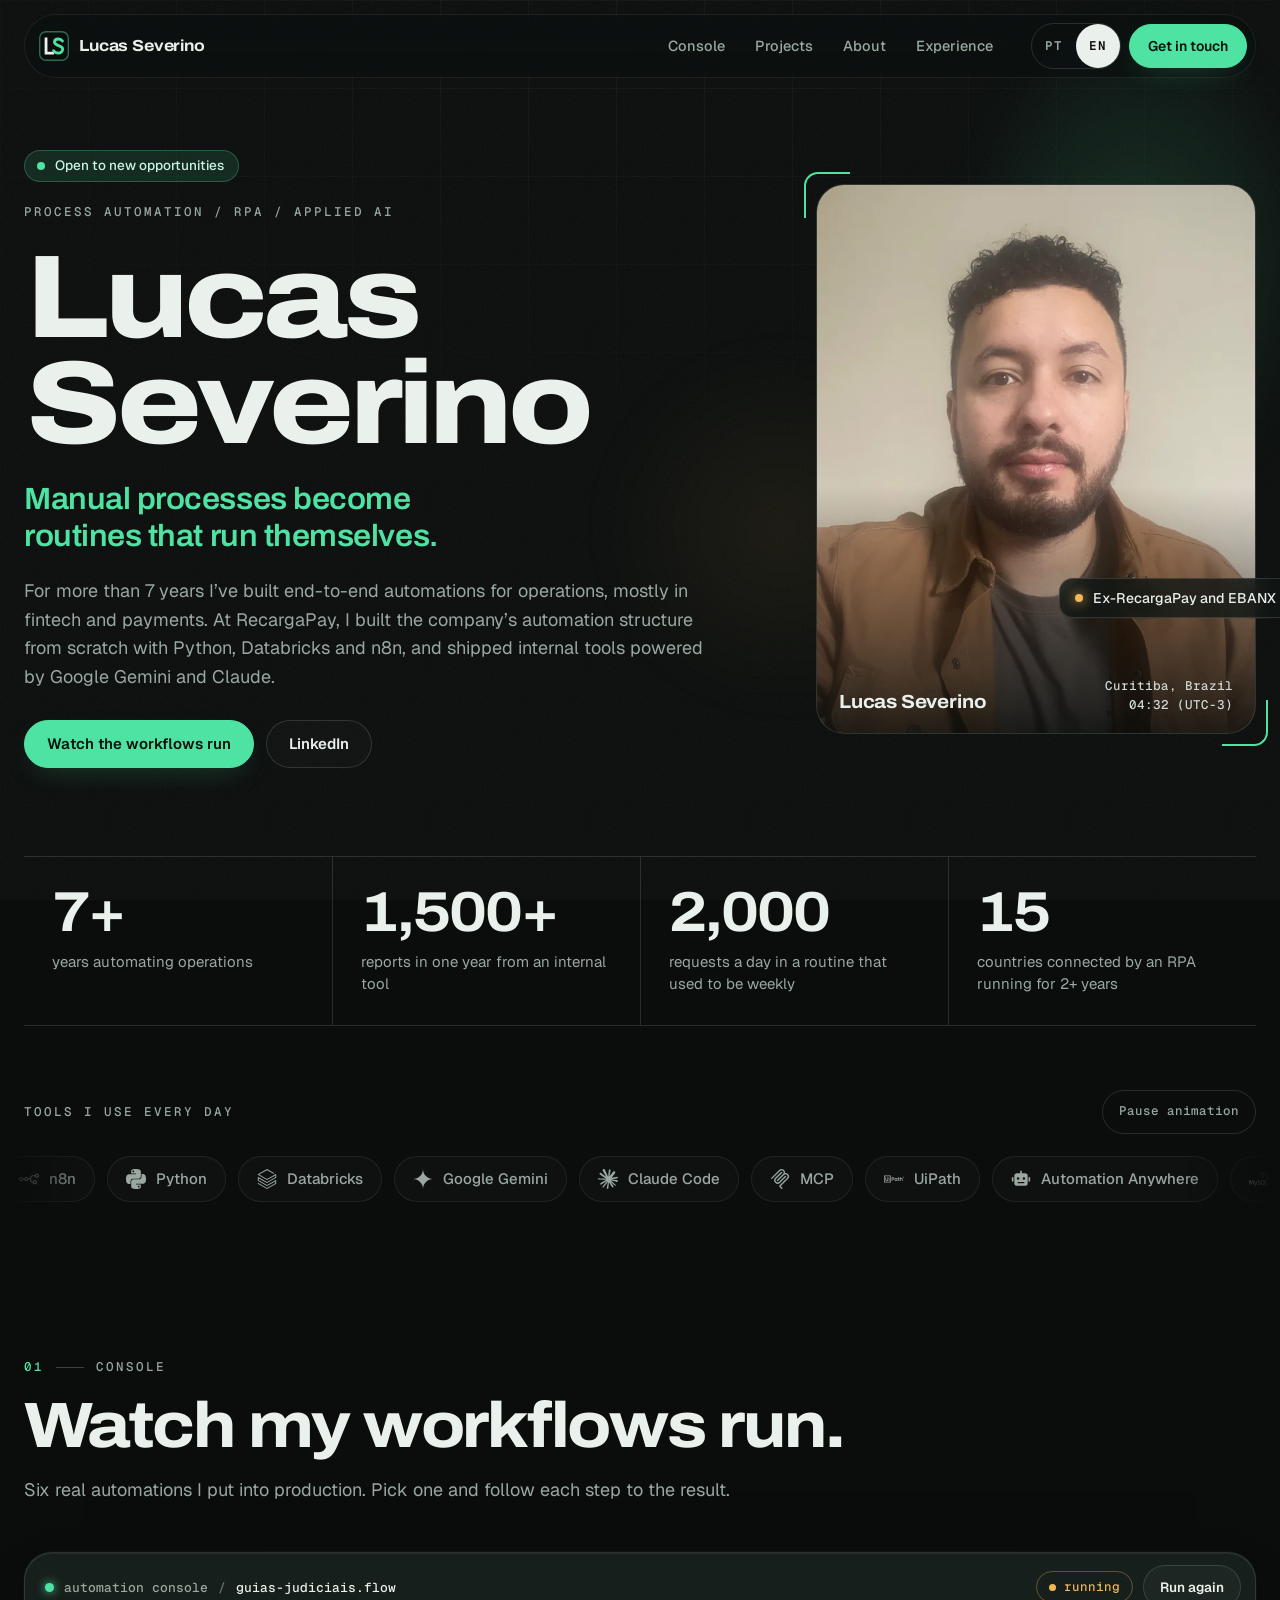
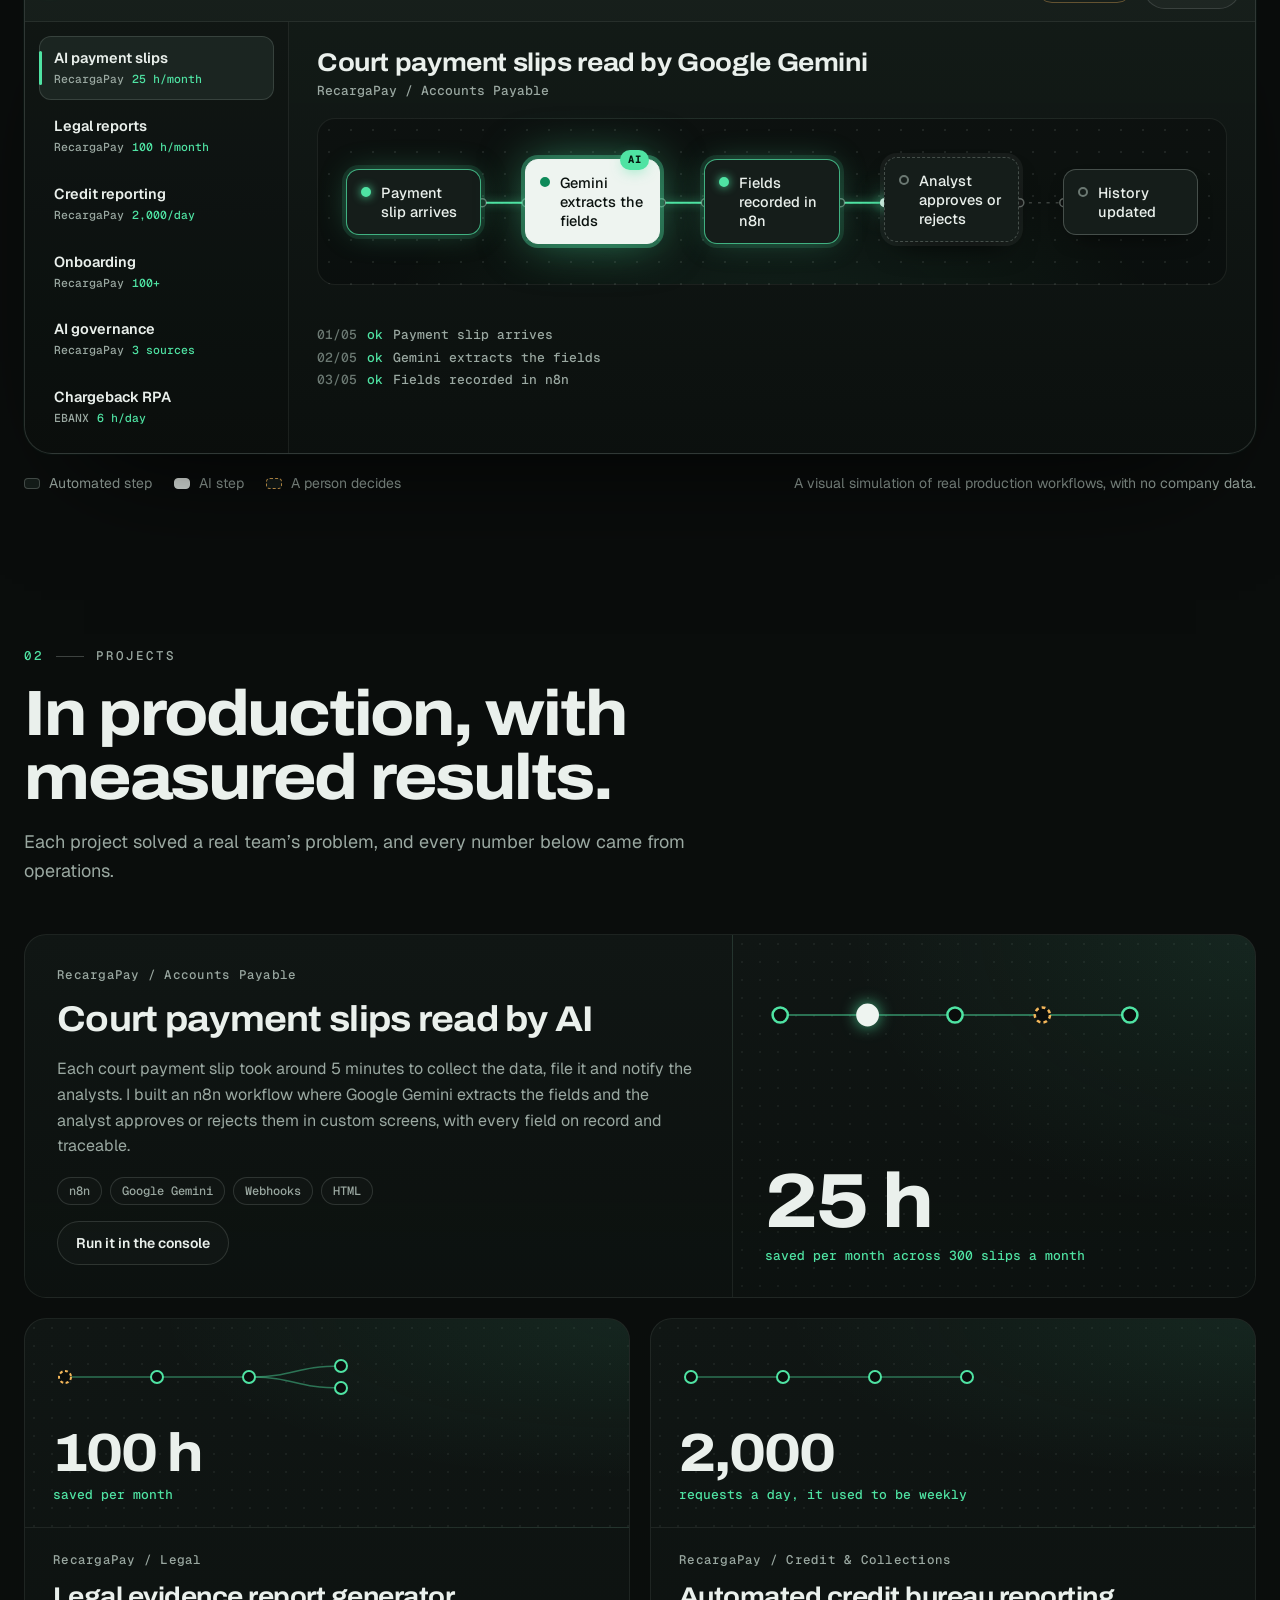
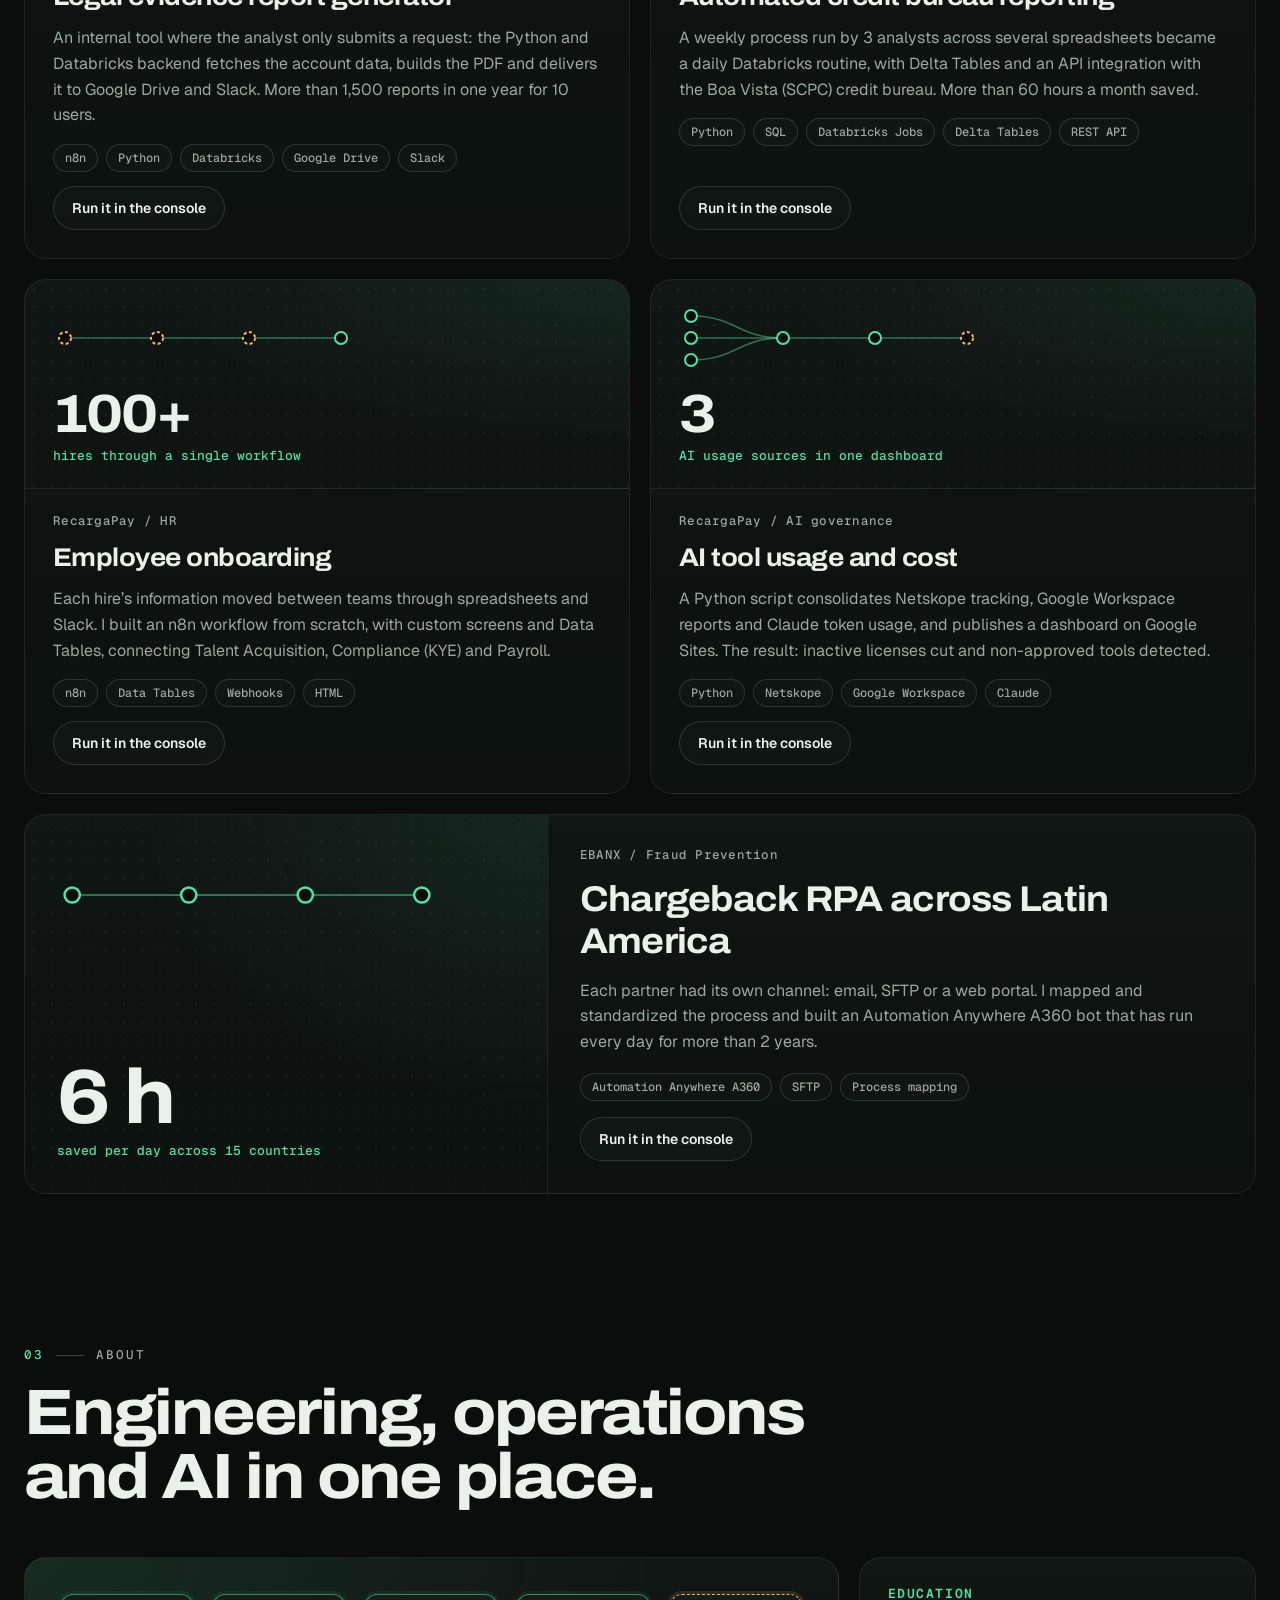
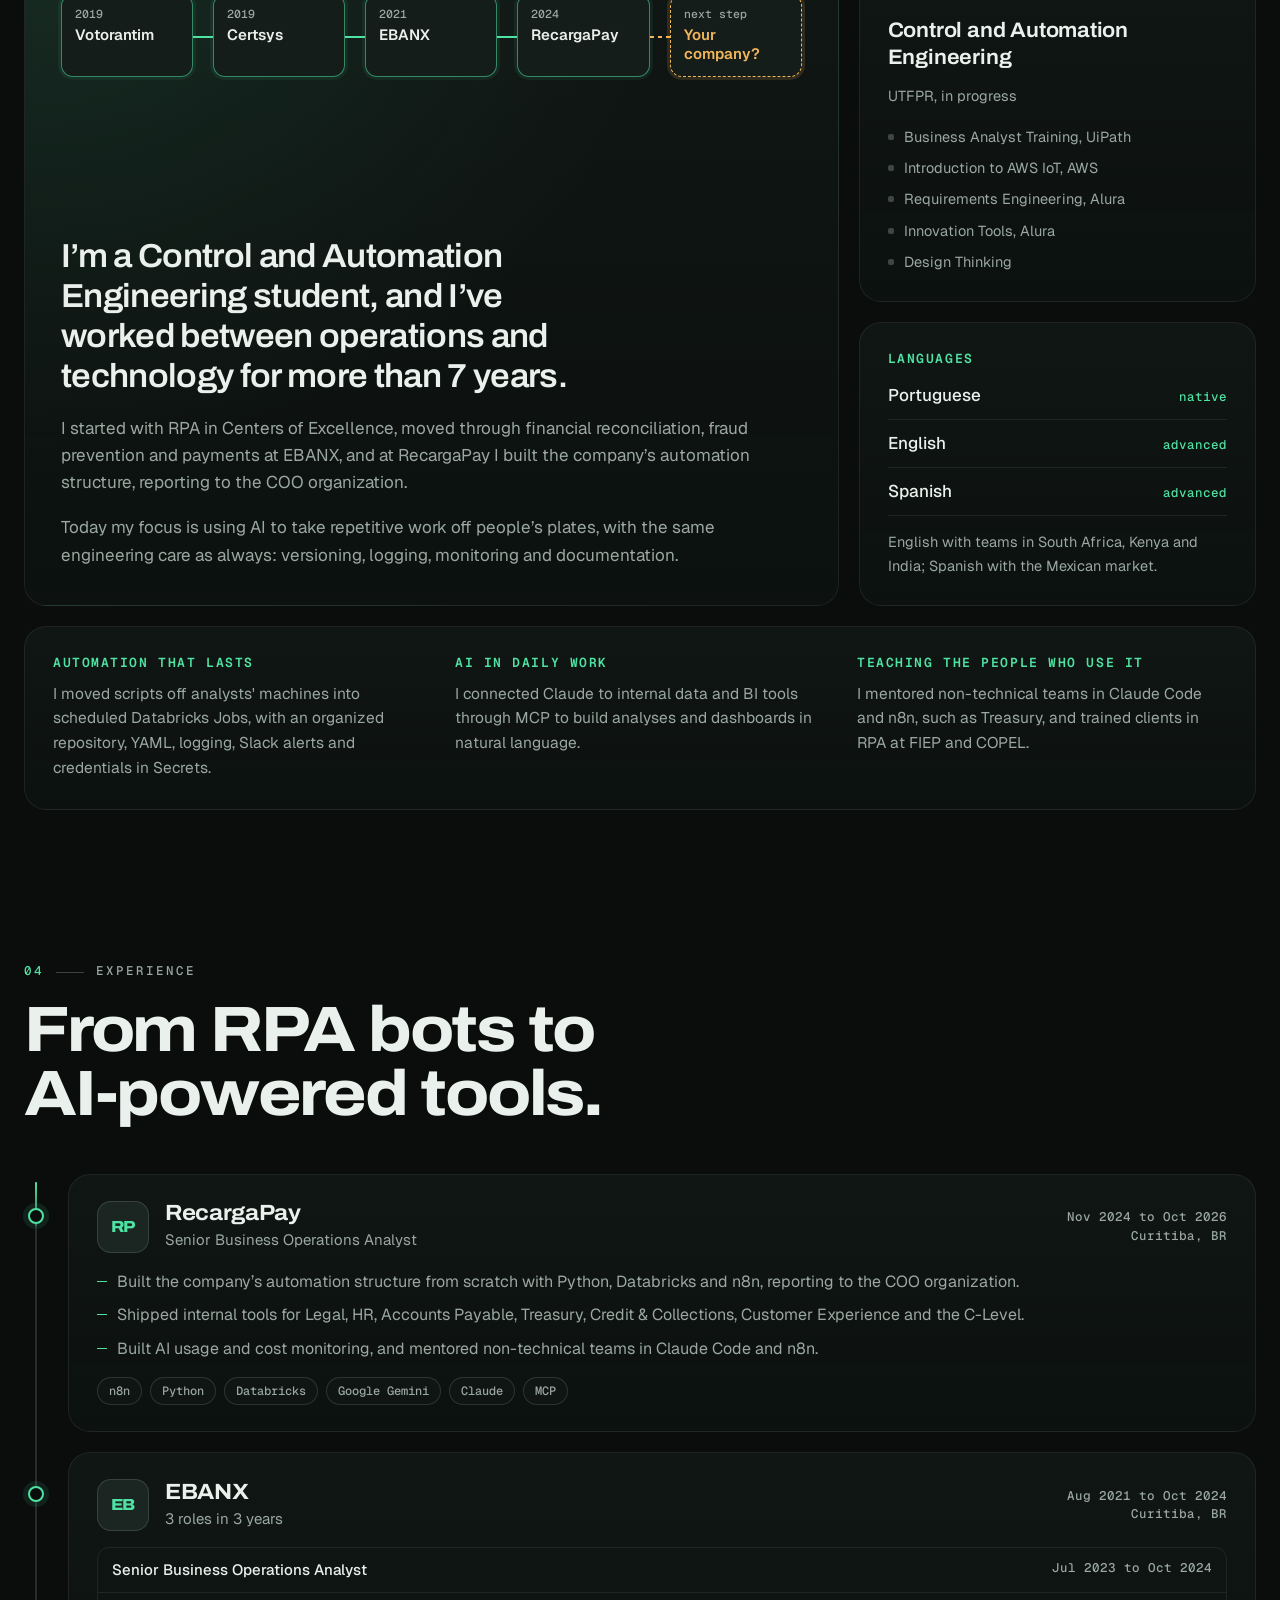
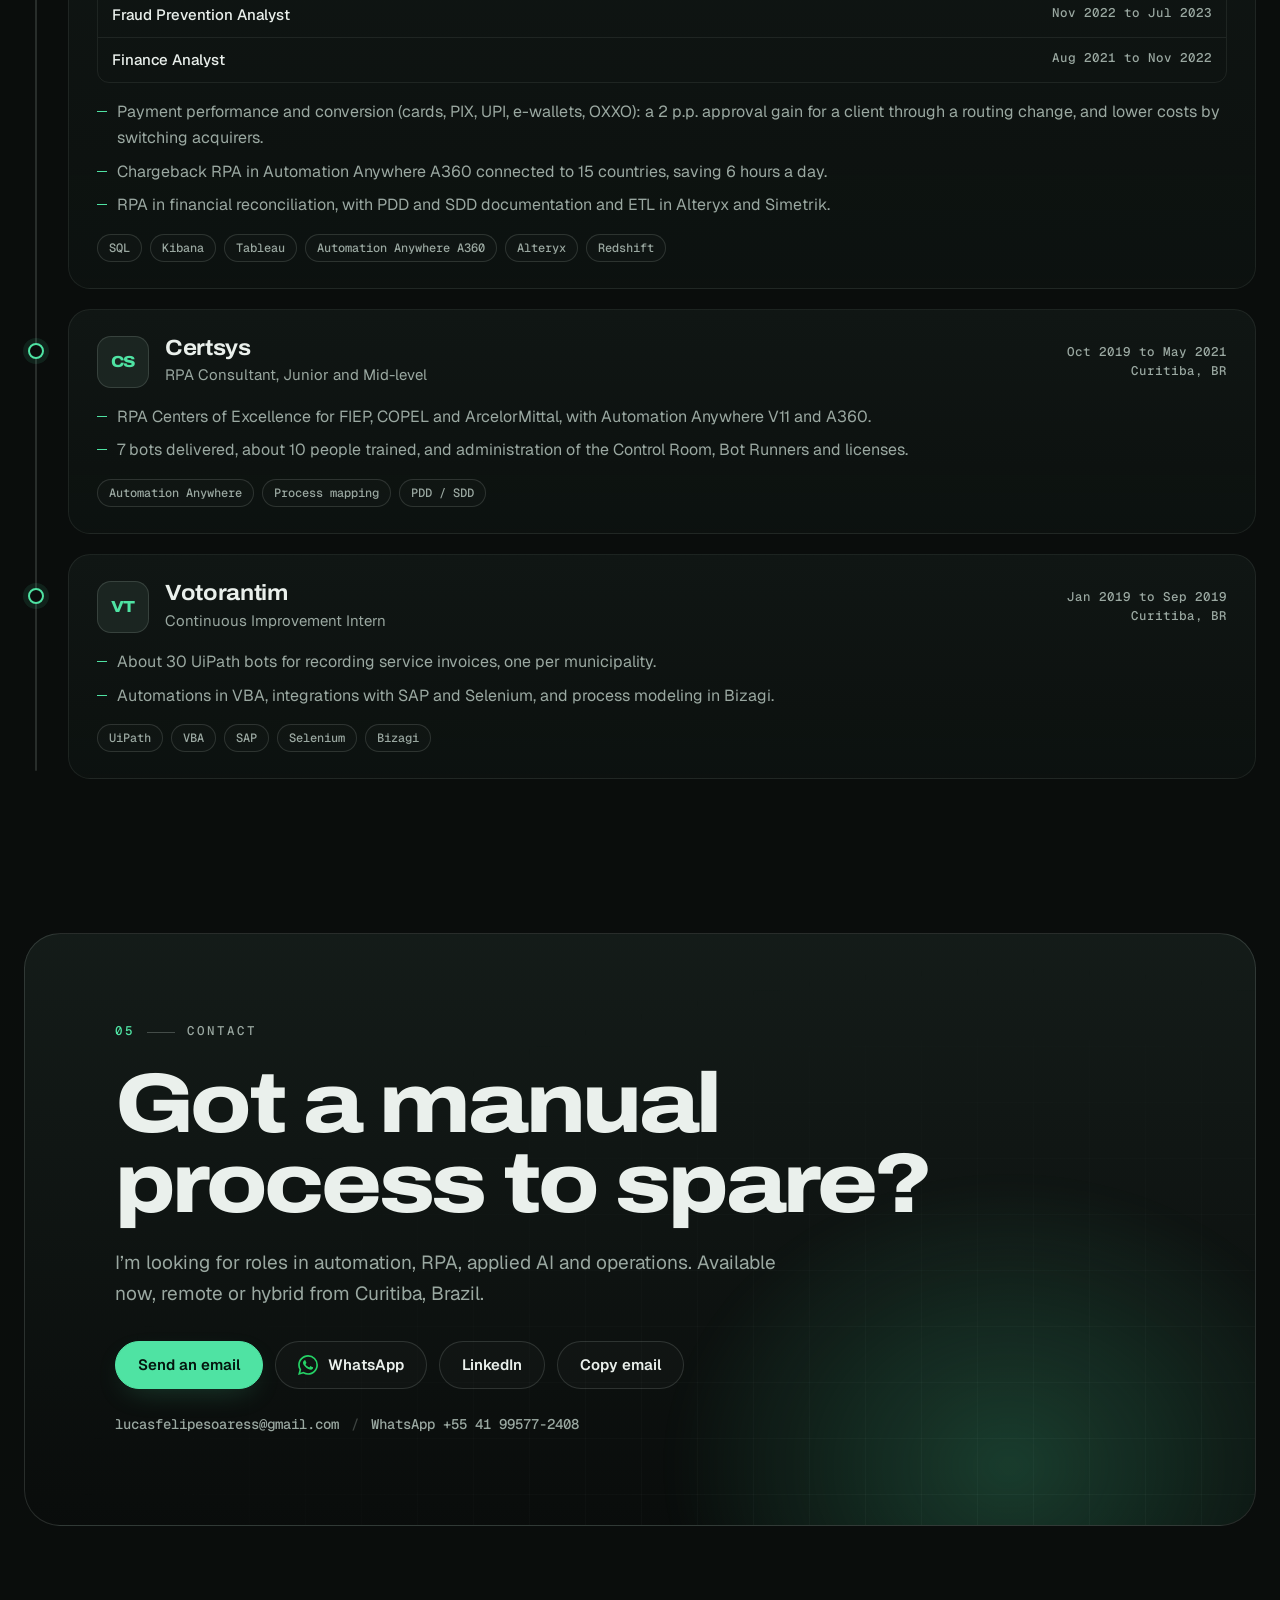
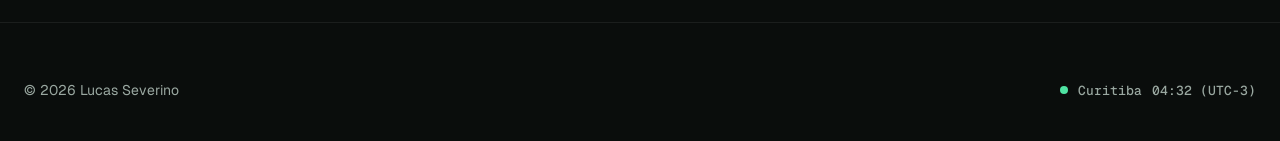
==== index.html @ 761ef0f2 "Add portfolio site Static bilingual (PT/EN) portfolio with an interactive workflow console that repl" ====
<!doctype html>
<html lang="pt-BR" data-lang="pt">
<head>
  <meta charset="utf-8">
  <meta name="viewport" content="width=device-width, initial-scale=1">
  <title>Lucas Severino | Automação, RPA e IA</title>
  <meta name="description" content="Lucas Severino: mais de 7 anos construindo automações de ponta a ponta para operações. RPA, n8n, Python, Databricks e IA com Gemini e Claude, com resultados medidos.">
  <meta name="theme-color" content="#0a0d0c">
  <meta property="og:type" content="website">
  <meta property="og:title" content="Lucas Severino | Automação, RPA e IA">
  <meta property="og:description" content="Processos manuais viram rotinas que rodam sozinhas. Veja os fluxos reais que coloquei em produção.">
  <meta property="og:image" content="assets/og.png">
  <meta name="twitter:card" content="summary_large_image">
  <link rel="icon" href="assets/favicon.svg" type="image/svg+xml">
  <link rel="preconnect" href="https://fonts.googleapis.com">
  <link rel="preconnect" href="https://fonts.gstatic.com" crossorigin>
  <link href="https://fonts.googleapis.com/css2?family=Archivo:wdth,wght@62..125,400..800&family=Geist:wght@300..700&family=Geist+Mono:wght@400..600&display=swap" rel="stylesheet">
  <link rel="preload" as="image" type="image/webp" href="assets/portrait-960.webp" imagesrcset="assets/portrait-640.webp 640w, assets/portrait-960.webp 960w, assets/portrait-1280.webp 1280w" imagesizes="(max-width: 900px) 78vw, 440px">
  <link rel="stylesheet" href="style.css">
  <script>
    (function () {
      var d = document.documentElement, lang = null;
      try { lang = localStorage.getItem("lang"); } catch (e) {}
      if (lang !== "pt" && lang !== "en") {
        lang = (navigator.language || "pt").toLowerCase().indexOf("pt") === 0 ? "pt" : "en";
      }
      d.setAttribute("data-lang", lang);
      d.lang = lang === "pt" ? "pt-BR" : "en";
      d.classList.add("js");
      if (!window.matchMedia("(prefers-reduced-motion: reduce)").matches) {
        d.classList.add("js-anim");
        setTimeout(function () { d.classList.remove("js-anim"); }, 4000);
      }
    })();
  </script>
</head>
<body>
  <a class="skip" href="#conteudo"><span lang="pt">Pular para o conteúdo</span><span lang="en">Skip to content</span></a>

  <header class="nav-wrap">
    <nav class="nav" aria-label="Principal">
      <a class="brand" href="#topo" aria-label="Lucas Severino, início">
        <img src="assets/favicon.svg" width="32" height="32" alt="">
        <span>Lucas Severino</span>
      </a>
      <div class="nav-links">
        <a href="#console" data-nav="console"><span lang="pt">Console</span><span lang="en">Console</span></a>
        <a href="#projetos" data-nav="projetos"><span lang="pt">Projetos</span><span lang="en">Projects</span></a>
        <a href="#sobre" data-nav="sobre"><span lang="pt">Sobre</span><span lang="en">About</span></a>
        <a href="#trajetoria" data-nav="trajetoria"><span lang="pt">Trajetória</span><span lang="en">Experience</span></a>
      </div>
      <div class="nav-end">
        <div class="lang" role="group" aria-label="Idioma / Language">
          <button type="button" data-set-lang="pt" aria-pressed="true">PT</button>
          <button type="button" data-set-lang="en" aria-pressed="false">EN</button>
        </div>
        <a class="btn btn-primary btn-sm nav-cta" href="#contato"><span lang="pt">Fale comigo</span><span lang="en">Get in touch</span></a>
      </div>
    </nav>
  </header>

  <main id="conteudo" tabindex="-1">
    <!-- Hero -->
    <section class="hero" id="topo">
      <div class="hero-glow" aria-hidden="true"></div>
      <div class="wrap hero-grid">
        <div class="hero-copy">
          <p class="status" data-intro><span class="status-dot" aria-hidden="true"></span><span lang="pt">Disponível para novas oportunidades</span><span lang="en">Open to new opportunities</span></p>
          <p class="kicker" data-intro><span lang="pt">Automação de processos / RPA / IA aplicada</span><span lang="en">Process automation / RPA / Applied AI</span></p>
          <h1 class="name" aria-label="Lucas Severino" translate="no">
            <span class="name-line" aria-hidden="true">Lucas</span>
            <span class="name-line" aria-hidden="true">Severino</span>
          </h1>
          <p class="tagline" data-intro>
            <span lang="pt">Processos manuais viram rotinas que rodam sozinhas.</span>
            <span lang="en">Manual processes become routines that run themselves.</span>
          </p>
          <p class="hero-text" data-intro>
            <span lang="pt">Há mais de 7 anos construo automações de ponta a ponta para operações, principalmente em fintechs e pagamentos. Na RecargaPay, montei do zero a estrutura de automação da companhia com Python, Databricks e n8n, e coloquei em produção ferramentas internas com Google Gemini e Claude.</span>
            <span lang="en">For more than 7 years I’ve built end-to-end automations for operations, mostly in fintech and payments. At RecargaPay, I built the company’s automation structure from scratch with Python, Databricks and n8n, and shipped internal tools powered by Google Gemini and Claude.</span>
          </p>
          <div class="hero-actions" data-intro>
            <a class="btn btn-primary" href="#console"><span lang="pt">Ver os fluxos rodando</span><span lang="en">Watch the workflows run</span></a>
            <a class="btn btn-ghost" href="https://www.linkedin.com/in/lucas-severino-99a101169" target="_blank" rel="noopener">LinkedIn</a>
          </div>
        </div>

        <figure class="portrait">
          <div class="portrait-frame">
            <picture>
              <source type="image/webp" srcset="assets/portrait-640.webp 640w, assets/portrait-960.webp 960w, assets/portrait-1280.webp 1280w" sizes="(max-width: 900px) 78vw, 440px">
              <img src="assets/portrait-960.jpg" width="960" height="1200" alt="Foto de Lucas Severino" data-alt-pt="Foto de Lucas Severino" data-alt-en="Photo of Lucas Severino" fetchpriority="high">
            </picture>
            <figcaption class="portrait-caption">
              <span class="portrait-name">Lucas Severino</span>
              <span class="portrait-meta"><span lang="pt">Curitiba, Brasil</span><span lang="en">Curitiba, Brazil</span><span class="clock" data-clock></span></span>
            </figcaption>
          </div>
          <p class="float-chip chip-b" data-chip><span class="chip-dot" aria-hidden="true"></span><span lang="pt">Ex-RecargaPay e EBANX</span><span lang="en">Ex-RecargaPay and EBANX</span></p>
        </figure>
      </div>

      <div class="wrap">
        <ul class="stats">
          <li class="stat">
            <span class="stat-num" data-count="7" data-suffix="+"><span lang="pt">7+</span><span lang="en">7+</span></span>
            <span class="stat-label"><span lang="pt">anos automatizando operações</span><span lang="en">years automating operations</span></span>
          </li>
          <li class="stat">
            <span class="stat-num" data-count="1500" data-suffix="+"><span lang="pt">1.500+</span><span lang="en">1,500+</span></span>
            <span class="stat-label"><span lang="pt">relatórios em um ano, gerados por uma ferramenta interna</span><span lang="en">reports in one year from an internal tool</span></span>
          </li>
          <li class="stat">
            <span class="stat-num" data-count="2000"><span lang="pt">2.000</span><span lang="en">2,000</span></span>
            <span class="stat-label"><span lang="pt">requisições por dia em uma rotina que era semanal</span><span lang="en">requests a day in a routine that used to be weekly</span></span>
          </li>
          <li class="stat">
            <span class="stat-num" data-count="15"><span lang="pt">15</span><span lang="en">15</span></span>
            <span class="stat-label"><span lang="pt">países conectados por um RPA com mais de 2 anos no ar</span><span lang="en">countries connected by an RPA running for 2+ years</span></span>
          </li>
        </ul>
      </div>
    </section>

    <!-- Tools -->
    <section class="tools" aria-labelledby="tools-title">
      <div class="wrap tools-head">
        <h2 class="kicker" id="tools-title"><span lang="pt">Ferramentas que uso no dia a dia</span><span lang="en">Tools I use every day</span></h2>
        <button class="marquee-toggle" type="button" aria-pressed="false">
          <span class="mt-pause"><span lang="pt">Pausar animação</span><span lang="en">Pause animation</span></span>
          <span class="mt-play"><span lang="pt">Retomar animação</span><span lang="en">Resume animation</span></span>
        </button>
      </div>
      <div class="marquee">
        <ul class="marquee-track" translate="no">
          <li><svg class="tool-icon" viewBox="0 0 24 24" aria-hidden="true" focusable="false"><path d="M21.4737 5.6842c-1.1772 0-2.1663.8051-2.4468 1.8947h-2.8955c-1.235 0-2.289.893-2.492 2.111l-.1038.623a1.263 1.263 0 0 1-1.246 1.0555H11.289c-.2805-1.0896-1.2696-1.8947-2.4468-1.8947s-2.1663.8051-2.4467 1.8947H4.973c-.2805-1.0896-1.2696-1.8947-2.4468-1.8947C1.1311 9.4737 0 10.6047 0 12s1.131 2.5263 2.5263 2.5263c1.1772 0 2.1663-.8051 2.4468-1.8947h1.4223c.2804 1.0896 1.2696 1.8947 2.4467 1.8947 1.1772 0 2.1663-.8051 2.4468-1.8947h1.0008a1.263 1.263 0 0 1 1.2459 1.0555l.1038.623c.203 1.218 1.257 2.111 2.492 2.111h.3692c.2804 1.0895 1.2696 1.8947 2.4468 1.8947 1.3952 0 2.5263-1.131 2.5263-2.5263s-1.131-2.5263-2.5263-2.5263c-1.1772 0-2.1664.805-2.4468 1.8947h-.3692a1.263 1.263 0 0 1-1.246-1.0555l-.1037-.623A2.52 2.52 0 0 0 13.9607 12a2.52 2.52 0 0 0 .821-1.4794l.1038-.623a1.263 1.263 0 0 1 1.2459-1.0555h2.8955c.2805 1.0896 1.2696 1.8947 2.4468 1.8947 1.3952 0 2.5263-1.131 2.5263-2.5263s-1.131-2.5263-2.5263-2.5263m0 1.2632a1.263 1.263 0 0 1 1.2631 1.2631 1.263 1.263 0 0 1-1.2631 1.2632 1.263 1.263 0 0 1-1.2632-1.2632 1.263 1.263 0 0 1 1.2632-1.2631M2.5263 10.7368A1.263 1.263 0 0 1 3.7895 12a1.263 1.263 0 0 1-1.2632 1.2632A1.263 1.263 0 0 1 1.2632 12a1.263 1.263 0 0 1 1.2631-1.2632m6.3158 0A1.263 1.263 0 0 1 10.1053 12a1.263 1.263 0 0 1-1.2632 1.2632A1.263 1.263 0 0 1 7.579 12a1.263 1.263 0 0 1 1.2632-1.2632m10.1053 3.7895a1.263 1.263 0 0 1 1.2631 1.2632 1.263 1.263 0 0 1-1.2631 1.2631 1.263 1.263 0 0 1-1.2632-1.2631 1.263 1.263 0 0 1 1.2632-1.2632"/></svg>n8n</li>
          <li><svg class="tool-icon" viewBox="0 0 24 24" aria-hidden="true" focusable="false"><path d="M14.25.18l.9.2.73.26.59.3.45.32.34.34.25.34.16.33.1.3.04.26.02.2-.01.13V8.5l-.05.63-.13.55-.21.46-.26.38-.3.31-.33.25-.35.19-.35.14-.33.1-.3.07-.26.04-.21.02H8.77l-.69.05-.59.14-.5.22-.41.27-.33.32-.27.35-.2.36-.15.37-.1.35-.07.32-.04.27-.02.21v3.06H3.17l-.21-.03-.28-.07-.32-.12-.35-.18-.36-.26-.36-.36-.35-.46-.32-.59-.28-.73-.21-.88-.14-1.05-.05-1.23.06-1.22.16-1.04.24-.87.32-.71.36-.57.4-.44.42-.33.42-.24.4-.16.36-.1.32-.05.24-.01h.16l.06.01h8.16v-.83H6.18l-.01-2.75-.02-.37.05-.34.11-.31.17-.28.25-.26.31-.23.38-.2.44-.18.51-.15.58-.12.64-.1.71-.06.77-.04.84-.02 1.27.05zm-6.3 1.98l-.23.33-.08.41.08.41.23.34.33.22.41.09.41-.09.33-.22.23-.34.08-.41-.08-.41-.23-.33-.33-.22-.41-.09-.41.09zm13.09 3.95l.28.06.32.12.35.18.36.27.36.35.35.47.32.59.28.73.21.88.14 1.04.05 1.23-.06 1.23-.16 1.04-.24.86-.32.71-.36.57-.4.45-.42.33-.42.24-.4.16-.36.09-.32.05-.24.02-.16-.01h-8.22v.82h5.84l.01 2.76.02.36-.05.34-.11.31-.17.29-.25.25-.31.24-.38.2-.44.17-.51.15-.58.13-.64.09-.71.07-.77.04-.84.01-1.27-.04-1.07-.14-.9-.2-.73-.25-.59-.3-.45-.33-.34-.34-.25-.34-.16-.33-.1-.3-.04-.25-.02-.2.01-.13v-5.34l.05-.64.13-.54.21-.46.26-.38.3-.32.33-.24.35-.2.35-.14.33-.1.3-.06.26-.04.21-.02.13-.01h5.84l.69-.05.59-.14.5-.21.41-.28.33-.32.27-.35.2-.36.15-.36.1-.35.07-.32.04-.28.02-.21V6.07h2.09l.14.01zm-6.47 14.25l-.23.33-.08.41.08.41.23.33.33.23.41.08.41-.08.33-.23.23-.33.08-.41-.08-.41-.23-.33-.33-.23-.41-.08-.41.08z"/></svg>Python</li>
          <li><svg class="tool-icon" viewBox="0 0 24 24" aria-hidden="true" focusable="false"><path d="M.95 14.184L12 20.403l9.919-5.55v2.21L12 22.662l-10.484-5.96-.565.308v.77L12 24l11.05-6.218v-4.317l-.515-.309L12 19.118l-9.867-5.653v-2.21L12 16.805l11.05-6.218V6.32l-.515-.308L12 11.974 2.647 6.681 12 1.388l7.76 4.368.668-.411v-.566L12 0 .95 6.27v.72L12 13.207l9.919-5.55v2.26L12 15.52 1.516 9.56l-.565.308Z"/></svg>Databricks</li>
          <li><svg class="tool-icon" viewBox="0 0 24 24" aria-hidden="true" focusable="false"><path d="M11.04 19.32Q12 21.51 12 24q0-2.49.93-4.68.96-2.19 2.58-3.81t3.81-2.55Q21.51 12 24 12q-2.49 0-4.68-.93a12.3 12.3 0 0 1-3.81-2.58 12.3 12.3 0 0 1-2.58-3.81Q12 2.49 12 0q0 2.49-.96 4.68-.93 2.19-2.55 3.81a12.3 12.3 0 0 1-3.81 2.58Q2.49 12 0 12q2.49 0 4.68.96 2.19.93 3.81 2.55t2.55 3.81"/></svg>Google Gemini</li>
          <li><svg class="tool-icon" viewBox="0 0 24 24" aria-hidden="true" focusable="false"><path d="m4.7144 15.9555 4.7174-2.6471.079-.2307-.079-.1275h-.2307l-.7893-.0486-2.6956-.0729-2.3375-.0971-2.2646-.1214-.5707-.1215-.5343-.7042.0546-.3522.4797-.3218.686.0608 1.5179.1032 2.2767.1578 1.6514.0972 2.4468.255h.3886l.0546-.1579-.1336-.0971-.1032-.0972L6.973 9.8356l-2.55-1.6879-1.3356-.9714-.7225-.4918-.3643-.4614-.1578-1.0078.6557-.7225.8803.0607.2246.0607.8925.686 1.9064 1.4754 2.4893 1.8336.3643.3035.1457-.1032.0182-.0728-.164-.2733-1.3539-2.4467-1.445-2.4893-.6435-1.032-.17-.6194c-.0607-.255-.1032-.4674-.1032-.7285L6.287.1335 6.6997 0l.9957.1336.419.3642.6192 1.4147 1.0018 2.2282 1.5543 3.0296.4553.8985.2429.8318.091.255h.1579v-.1457l.1275-1.706.2368-2.0947.2307-2.6957.0789-.7589.3764-.9107.7468-.4918.5828.2793.4797.686-.0668.4433-.2853 1.8517-.5586 2.9021-.3643 1.9429h.2125l.2429-.2429.9835-1.3053 1.6514-2.0643.7286-.8196.85-.9046.5464-.4311h1.0321l.759 1.1293-.34 1.1657-1.0625 1.3478-.8804 1.1414-1.2628 1.7-.7893 1.36.0729.1093.1882-.0183 2.8535-.607 1.5421-.2794 1.8396-.3157.8318.3886.091.3946-.3278.8075-1.967.4857-2.3072.4614-3.4364.8136-.0425.0304.0486.0607 1.5482.1457.6618.0364h1.621l3.0175.2247.7892.522.4736.6376-.079.4857-1.2142.6193-1.6393-.3886-3.825-.9107-1.3113-.3279h-.1822v.1093l1.0929 1.0686 2.0035 1.8092 2.5075 2.3314.1275.5768-.3218.4554-.34-.0486-2.2039-1.6575-.85-.7468-1.9246-1.621h-.1275v.17l.4432.6496 2.3436 3.5214.1214 1.0807-.17.3521-.6071.2125-.6679-.1214-1.3721-1.9246L14.38 17.959l-1.1414-1.9428-.1397.079-.674 7.2552-.3156.3703-.7286.2793-.6071-.4614-.3218-.7468.3218-1.4753.3886-1.9246.3157-1.53.2853-1.9004.17-.6314-.0121-.0425-.1397.0182-1.4328 1.9672-2.1796 2.9446-1.7243 1.8456-.4128.164-.7164-.3704.0667-.6618.4008-.5889 2.386-3.0357 1.4389-1.882.929-1.0868-.0062-.1579h-.0546l-6.3385 4.1164-1.1293.1457-.4857-.4554.0608-.7467.2307-.2429 1.9064-1.3114Z"/></svg>Claude Code</li>
          <li><svg class="tool-icon" viewBox="0 0 24 24" aria-hidden="true" focusable="false"><path d="M13.85 0a4.16 4.16 0 0 0-2.95 1.217L1.456 10.66a.835.835 0 0 0 0 1.18.835.835 0 0 0 1.18 0l9.442-9.442a2.49 2.49 0 0 1 3.541 0 2.49 2.49 0 0 1 0 3.541L8.59 12.97l-.1.1a.835.835 0 0 0 0 1.18.835.835 0 0 0 1.18 0l.1-.098 7.03-7.034a2.49 2.49 0 0 1 3.542 0l.049.05a2.49 2.49 0 0 1 0 3.54l-8.54 8.54a1.96 1.96 0 0 0 0 2.755l1.753 1.753a.835.835 0 0 0 1.18 0 .835.835 0 0 0 0-1.18l-1.753-1.753a.266.266 0 0 1 0-.394l8.54-8.54a4.185 4.185 0 0 0 0-5.9l-.05-.05a4.16 4.16 0 0 0-2.95-1.218c-.2 0-.401.02-.6.048a4.17 4.17 0 0 0-1.17-3.552A4.16 4.16 0 0 0 13.85 0m0 3.333a.84.84 0 0 0-.59.245L6.275 10.56a4.186 4.186 0 0 0 0 5.902 4.186 4.186 0 0 0 5.902 0L19.16 9.48a.835.835 0 0 0 0-1.18.835.835 0 0 0-1.18 0l-6.985 6.984a2.49 2.49 0 0 1-3.54 0 2.49 2.49 0 0 1 0-3.54l6.983-6.985a.835.835 0 0 0 0-1.18.84.84 0 0 0-.59-.245"/></svg>MCP</li>
          <li><svg class="tool-icon" viewBox="0 0 24 24" aria-hidden="true" focusable="false"><path d="M0 7.882v8.235h8.235V7.882H0Zm.852.852h6.53v6.53H.852v-6.53Zm22.268.695c-.514 0-.886.345-.886.873 0 .511.36.878.886.878.518 0 .88-.359.88-.878 0-.521-.359-.873-.88-.873Zm-17.023.055a.501.501 0 0 0-.522.522c0 .302.22.509.522.509.302 0 .522-.206.522-.509a.501.501 0 0 0-.522-.522Zm17.023.102c.437 0 .716.278.716.716 0 .426-.274.712-.716.712-.426 0-.719-.271-.719-.712 0-.44.278-.716.719-.716Zm-.347.213v.988h.197v-.318h.14l.176.318h.22l-.186-.347a.32.32 0 0 0 .206-.311c0-.203-.159-.33-.374-.33h-.379Zm-3.74.002v4.468h.853v-1.774c0-.571.302-.914.804-.914s.763.33.763.838v1.85h.852v-1.946c0-.88-.619-1.45-1.409-1.45-.509 0-.818.192-1.01.515V9.801h-.853Zm3.937.157h.157c.115 0 .193.064.193.171 0 .118-.078.181-.193.181h-.157v-.352Zm-21.375.049v2.495c0 1.141.625 1.808 1.684 1.808 1.079 0 1.718-.681 1.718-1.808v-2.495h-.852v2.495c0 .646-.275 1.004-.846 1.004-.591 0-.852-.378-.852-1.004v-2.495h-.852Zm7.547 0v4.262h.852v-1.375h.77c.928 0 1.533-.543 1.533-1.457 0-.88-.591-1.43-1.533-1.43H9.142Zm7.809 0v.914h-.399v.722h.399v1.45c0 .791.35 1.176 1.161 1.176h.447v-.729h-.337c-.33 0-.419-.144-.419-.44v-1.457h.749v-.722h-.749v-.914h-.852Zm-6.957.687h.681c.488 0 .756.276.756.743 0 .502-.268.776-.756.776h-.681v-1.519Zm4.138.186c-.921 0-1.546.728-1.546 1.718 0 .997.639 1.712 1.546 1.712.537 0 .887-.193 1.086-.516v.475h.853v-3.348h-.853v.523c-.206-.344-.563-.564-1.086-.564Zm-8.461.041v3.348h.852v-3.348h-.852Zm8.661.701c.543 0 .886.399.886.976 0 .585-.364.963-.886.963-.578 0-.88-.406-.88-.963 0-.598.337-.976.88-.976Z"/></svg>UiPath</li>
          <li><svg class="tool-icon" viewBox="0 0 24 24" aria-hidden="true" focusable="false"><path d="M11 2h2v3h4a3 3 0 0 1 3 3v9a3 3 0 0 1-3 3H7a3 3 0 0 1-3-3V8a3 3 0 0 1 3-3h4V2Zm-2.5 8a1.5 1.5 0 1 0 0 3 1.5 1.5 0 0 0 0-3Zm7 0a1.5 1.5 0 1 0 0 3 1.5 1.5 0 0 0 0-3ZM8 15.5v1.5h8v-1.5H8ZM1 10h2v5H1v-5Zm20 0h2v5h-2v-5Z"/></svg>Automation Anywhere</li>
          <li><svg class="tool-icon" viewBox="0 0 24 24" aria-hidden="true" focusable="false"><path d="M16.405 5.501c-.115 0-.193.014-.274.033v.013h.014c.054.104.146.18.214.273.054.107.1.214.154.32l.014-.015c.094-.066.14-.172.14-.333-.04-.047-.046-.094-.08-.14-.04-.067-.126-.1-.18-.153zM5.77 18.695h-.927a50.854 50.854 0 00-.27-4.41h-.008l-1.41 4.41H2.45l-1.4-4.41h-.01a72.892 72.892 0 00-.195 4.41H0c.055-1.966.192-3.81.41-5.53h1.15l1.335 4.064h.008l1.347-4.064h1.095c.242 2.015.384 3.86.428 5.53zm4.017-4.08c-.378 2.045-.876 3.533-1.492 4.46-.482.716-1.01 1.073-1.583 1.073-.153 0-.34-.046-.566-.138v-.494c.11.017.24.026.386.026.268 0 .483-.075.647-.222.197-.18.295-.382.295-.605 0-.155-.077-.47-.23-.944L6.23 14.615h.91l.727 2.36c.164.536.233.91.205 1.123.4-1.064.678-2.227.835-3.483zm12.325 4.08h-2.63v-5.53h.885v4.85h1.745zm-3.32.135l-1.016-.5c.09-.076.177-.158.255-.25.433-.506.648-1.258.648-2.253 0-1.83-.718-2.746-2.155-2.746-.704 0-1.254.232-1.65.697-.43.508-.646 1.256-.646 2.245 0 .972.19 1.686.574 2.14.35.41.877.615 1.583.615.264 0 .506-.033.725-.098l1.325.772.36-.622zM15.5 17.588c-.225-.36-.337-.94-.337-1.736 0-1.393.424-2.09 1.27-2.09.443 0 .77.167.977.5.224.362.336.936.336 1.723 0 1.404-.424 2.108-1.27 2.108-.445 0-.77-.167-.978-.5zm-1.658-.425c0 .47-.172.856-.516 1.156-.344.3-.803.45-1.384.45-.543 0-1.064-.172-1.573-.515l.237-.476c.438.22.833.328 1.19.328.332 0 .593-.073.783-.22a.754.754 0 00.3-.615c0-.33-.23-.61-.648-.845-.388-.213-1.163-.657-1.163-.657-.422-.307-.632-.636-.632-1.177 0-.45.157-.81.47-1.085.315-.278.72-.415 1.22-.415.512 0 .98.136 1.4.41l-.213.476a2.726 2.726 0 00-1.064-.23c-.283 0-.502.068-.654.206a.685.685 0 00-.248.524c0 .328.234.61.666.85.393.215 1.187.67 1.187.67.433.305.648.63.648 1.168zm9.382-5.852c-.535-.014-.95.04-1.297.188-.1.04-.26.04-.274.167.055.053.063.14.11.214.08.134.218.313.346.407.14.11.28.216.427.31.26.16.555.255.81.416.145.094.293.213.44.313.073.05.12.14.214.172v-.02c-.046-.06-.06-.147-.105-.214-.067-.067-.134-.127-.2-.193a3.223 3.223 0 00-.695-.675c-.214-.146-.682-.35-.77-.595l-.013-.014c.146-.013.32-.066.46-.106.227-.06.435-.047.67-.106.106-.027.213-.06.32-.094v-.06c-.12-.12-.21-.283-.334-.395a8.867 8.867 0 00-1.104-.823c-.21-.134-.476-.22-.697-.334-.08-.04-.214-.06-.26-.127-.12-.146-.19-.34-.275-.514a17.69 17.69 0 01-.547-1.163c-.12-.262-.193-.523-.34-.763-.69-1.137-1.437-1.826-2.586-2.5-.247-.14-.543-.2-.856-.274-.167-.008-.334-.02-.5-.027-.11-.047-.216-.174-.31-.235-.38-.24-1.364-.76-1.644-.072-.18.434.267.862.422 1.082.115.153.26.328.34.5.047.116.06.235.107.356.106.294.207.622.347.897.073.14.153.287.247.413.054.073.146.107.167.227-.094.136-.1.334-.154.5-.24.757-.146 1.693.194 2.25.107.166.362.534.703.393.3-.12.234-.5.32-.835.02-.08.007-.133.048-.187v.015c.094.188.188.367.274.555.206.328.566.668.867.895.16.12.287.328.487.402v-.02h-.015c-.043-.058-.1-.086-.154-.133a3.445 3.445 0 01-.35-.4 8.76 8.76 0 01-.747-1.218c-.11-.21-.202-.436-.29-.643-.04-.08-.04-.2-.107-.24-.1.146-.247.273-.32.453-.127.288-.14.642-.188 1.01-.027.007-.014 0-.027.014-.214-.052-.287-.274-.367-.46-.2-.475-.233-1.238-.06-1.785.047-.14.247-.582.167-.716-.042-.127-.174-.2-.247-.303a2.478 2.478 0 01-.24-.427c-.16-.374-.24-.788-.414-1.162-.08-.173-.22-.354-.334-.513-.127-.18-.267-.307-.368-.52-.033-.073-.08-.194-.027-.274.014-.054.042-.075.094-.09.088-.072.335.022.422.062.247.1.455.194.662.334.094.066.195.193.315.226h.14c.214.047.455.014.655.073.355.114.675.28.962.46a5.953 5.953 0 012.085 2.286c.08.154.115.295.188.455.14.33.313.663.455.982.14.315.275.636.476.897.1.14.502.213.682.286.133.06.34.115.46.188.23.14.454.3.67.454.11.076.443.243.463.378z"/></svg>SQL</li>
          <li><svg class="tool-icon" viewBox="0 0 24 24" aria-hidden="true" focusable="false"><path d="M16.639 9.932a.822.822 0 0 1-.822-.82.823.823 0 0 1 1.645 0c0 .452-.37.82-.823.82m-2.086 4.994a.823.823 0 0 1-.822-.822.822.822 0 0 1 1.645 0 .822.822 0 0 1-.823.822m-5.004-.833a.822.822 0 1 1 .002-1.644.822.822 0 0 1-.002 1.644m-2.083 4.578a.823.823 0 0 1-.823-.82.823.823 0 0 1 1.645 0c0 .452-.37.82-.822.82m9.173-11.236a1.68 1.68 0 0 0-1.68 1.676c0 .566.285 1.066.718 1.37l-.782 1.982a1.674 1.674 0 0 0-1.923 1.104l-1.753-.398a1.675 1.675 0 0 0-3.348.103c0 .432.169.823.438 1.12l-.764 1.79c-.028-.001-.053-.008-.08-.008a1.68 1.68 0 0 0-1.68 1.676 1.68 1.68 0 0 0 3.36 0c0-.593-.312-1.112-.778-1.41l.674-1.579c.161.052.33.088.508.088.661 0 1.228-.386 1.502-.94l1.856.42a1.68 1.68 0 0 0 3.327-.325c0-.5-.224-.943-.574-1.25l.822-2.083c.053.005.104.016.157.016a1.68 1.68 0 0 0 1.68-1.676 1.68 1.68 0 0 0-1.68-1.676M12 23.145c-4.17 0-7.286-1.252-7.286-2.37V4.79C6.14 5.938 9.131 6.547 12 6.547c2.869 0 5.86-.609 7.286-1.756v15.983c0 1.12-3.116 2.37-7.286 2.37M12 .856c4.293 0 7.286 1.274 7.286 2.419 0 1.143-2.993 2.418-7.286 2.418-4.293 0-7.286-1.275-7.286-2.418C4.714 2.129 7.707.855 12 .855m8.143 2.419C20.143 1.147 15.947 0 12 0 8.052 0 3.857 1.147 3.857 3.274l.002.01h-.002v17.49C3.857 22.87 8.052 24 12 24c3.947 0 8.143-1.13 8.143-3.226V3.284h-.002l.002-.01"/></svg>Redshift</li>
          <li><svg class="tool-icon" viewBox="0 0 24 24" aria-hidden="true" focusable="false"><path d="M11.654.174V2.377H9.682v.58h1.972V5.16h.696V2.957h1.97v-.58h-1.97V.174h-.348zm6.03 2.262l-.002 1.623v1.623h-2.957v.927h2.957v3.188H18.725l.011-1.582.02-1.576 1.465-.02 1.46-.01v-.927H18.728V2.436h-.522zm-12.407.06V5.686H2.291v.925H5.277V9.801h.985V6.61h3.013v-.925H6.262V2.496H5.77zm6.086 5.27v3.593H8.06v1.188h3.304v3.596h1.28v-3.596H15.953v-1.188H12.643V7.766h-.637zm9.721 1.55v2.221h-2.012v.811h2.012v2.261h.887v-2.261H24v-.811h-2.029V9.317h-.422zm-19.111.131V11.621H0v.621H1.973v2.194H2.64v-2.194h2v-.62H2.609V9.446h-.318zm15.709 4.516v3.254h-3.016v.927h3.016v3.217h1.072v-3.216H21.74v-.928H18.754v-3.254h-.533zm-12.463.008v3.246H2.262v.928h2.957v3.189H6.32v-3.189h2.955v-.928H6.32V13.97h-.55zm6.316 4.578l.002 1.103v1.1H9.566v.812h1.971v2.262h.928l.012-1.119.017-1.143H14.463v-.812h-2V18.549h-.465z"/></svg>Tableau</li>
          <li><svg class="tool-icon" viewBox="0 0 24 24" aria-hidden="true" focusable="false"><path d="M2.625 0v21.591L21.375 0zm10.864 12.47L3.477 24h17.522a18.755 18.755 0 0 0-7.51-11.53z"/></svg>Kibana</li>
          <li><svg class="tool-icon" viewBox="0 0 24 24" aria-hidden="true" focusable="false"><path d="M5.385 6.136c0 .807-.644 1.461-1.438 1.461s-1.438-.654-1.438-1.461.644-1.461 1.438-1.461 1.438.654 1.438 1.461zm-1.438 2.63c-.794 0-1.438.654-1.438 1.461s.644 1.461 1.438 1.461 1.438-.654 1.438-1.461-.644-1.461-1.438-1.461zm5.465-2.63c0 .807-.644 1.461-1.438 1.461s-1.438-.654-1.438-1.461.644-1.461 1.438-1.461 1.438.654 1.438 1.461zm-.35 0c0-.613-.488-1.111-1.088-1.111s-1.088.499-1.088 1.111.488 1.111 1.088 1.111 1.088-.498 1.088-1.111zm-1.088 5.592c.794 0 1.438-.654 1.438-1.461s-.644-1.461-1.438-1.461-1.438.654-1.438 1.461.643 1.461 1.438 1.461zm5.464-5.592c0 .807-.644 1.461-1.438 1.461s-1.438-.654-1.438-1.461.644-1.461 1.438-1.461 1.438.654 1.438 1.461zm-.35 0c0-.613-.488-1.111-1.088-1.111s-1.088.498-1.088 1.111S11.4 7.247 12 7.247s1.088-.498 1.088-1.111zm.35-4.675c0 .807-.644 1.461-1.438 1.461s-1.438-.654-1.438-1.461S11.206 0 12 0s1.438.654 1.438 1.461zm-.35 0C13.088.848 12.6.35 12 .35s-1.088.498-1.088 1.111S11.4 2.572 12 2.572s1.088-.498 1.088-1.111zm.35 8.806c0 .807-.644 1.461-1.438 1.461s-1.438-.654-1.438-1.461.644-1.461 1.438-1.461 1.438.654 1.438 1.461zm-.35 0c0-.613-.488-1.111-1.088-1.111s-1.088.498-1.088 1.111.488 1.111 1.088 1.111 1.088-.499 1.088-1.111zm4.376-4.131c0 .807-.644 1.461-1.438 1.461s-1.438-.654-1.438-1.461.644-1.461 1.438-1.461 1.438.654 1.438 1.461zm-.35 0c0-.613-.488-1.111-1.088-1.111s-1.088.498-1.088 1.111.488 1.111 1.088 1.111 1.088-.498 1.088-1.111zm2.939 1.461c.794 0 1.438-.654 1.438-1.461s-.644-1.461-1.438-1.461-1.438.654-1.438 1.461.644 1.461 1.438 1.461zm-4.027 1.209c-.794 0-1.438.654-1.438 1.461s.644 1.461 1.438 1.461 1.438-.654 1.438-1.461-.643-1.461-1.438-1.461zm4.027 0c-.794 0-1.438.654-1.438 1.461s.644 1.461 1.438 1.461 1.438-.654 1.438-1.461-.644-1.461-1.438-1.461zM3.947 12.857a1.45 1.45 0 0 0-1.438 1.461c0 .807.644 1.461 1.438 1.461s1.438-.654 1.438-1.461a1.45 1.45 0 0 0-1.438-1.461zm5.465 1.5c0 .807-.644 1.461-1.438 1.461s-1.438-.654-1.438-1.461.644-1.461 1.438-1.461 1.438.655 1.438 1.461zm-.35 0c0-.613-.488-1.111-1.088-1.111s-1.088.498-1.088 1.111.488 1.111 1.088 1.111 1.088-.498 1.088-1.111zM12 12.896c-.794 0-1.438.654-1.438 1.461s.644 1.461 1.438 1.461 1.438-.654 1.438-1.461-.644-1.461-1.438-1.461zm5.464 1.461c0 .807-.644 1.461-1.438 1.461s-1.438-.654-1.438-1.461.644-1.461 1.438-1.461 1.438.655 1.438 1.461zm-.35 0c0-.613-.488-1.111-1.088-1.111s-1.088.498-1.088 1.111.488 1.111 1.088 1.111 1.088-.498 1.088-1.111zm2.939-1.461c-.794 0-1.438.654-1.438 1.461s.644 1.461 1.438 1.461 1.438-.654 1.438-1.461-.644-1.461-1.438-1.461zM3.947 16.948c-.794 0-1.438.654-1.438 1.461s.644 1.461 1.438 1.461 1.438-.654 1.438-1.461-.644-1.461-1.438-1.461zm5.465 1.5c0 .807-.644 1.461-1.438 1.461s-1.438-.654-1.438-1.461.644-1.461 1.438-1.461 1.438.654 1.438 1.461zm-.35 0c0-.613-.488-1.111-1.088-1.111s-1.088.498-1.088 1.111.488 1.111 1.088 1.111 1.088-.498 1.088-1.111zm4.376 0c0 .807-.644 1.461-1.438 1.461s-1.438-.654-1.438-1.461.644-1.461 1.438-1.461 1.438.654 1.438 1.461zm-.35 0c0-.613-.488-1.111-1.088-1.111s-1.088.498-1.088 1.111.488 1.111 1.088 1.111 1.088-.498 1.088-1.111zm.35 4.091c0 .807-.644 1.461-1.438 1.461s-1.438-.654-1.438-1.461.644-1.461 1.438-1.461 1.438.654 1.438 1.461zm-.35 0c0-.613-.488-1.111-1.088-1.111s-1.088.498-1.088 1.111S11.4 23.65 12 23.65s1.088-.498 1.088-1.111zm4.376-4.091c0 .807-.644 1.461-1.438 1.461s-1.438-.654-1.438-1.461.644-1.461 1.438-1.461 1.438.654 1.438 1.461zm-.35 0c0-.613-.488-1.111-1.088-1.111s-1.088.498-1.088 1.111.488 1.111 1.088 1.111 1.088-.498 1.088-1.111zm2.939-1.461c-.794 0-1.438.654-1.438 1.461s.644 1.461 1.438 1.461 1.438-.654 1.438-1.461-.644-1.461-1.438-1.461z"/></svg>Metabase</li>
          <li><svg class="tool-icon" viewBox="0 0 24 24" aria-hidden="true" focusable="false"><path d="m2.312 13.2-.014.01-.014.008a1.796 1.796 0 0 1-.943.293C.886 13.5.72 13.34.71 12.9c.01-.504.178-.66.747-.695l.785-.037.035-.002h.034V13.2zm1.429.248a.185.185 0 0 0-.182-.137.37.37 0 0 0-.072.009c-.121.03-.189.038-.282.045-.178.008-.21-.061-.22-.26v-2.732a.24.24 0 0 0-.088-.164l-.017-.012c-.006-.004-.012-.01-.02-.014-.148-.087-.394-.157-.604-.21l-.015-.005a3.437 3.437 0 0 0-1.158-.072c-.12.012-.442.065-.55.102-.032.01-.133.059-.137.155.002.05.058.21.058.21.037.111.076.138.146.153.057.006.18-.02.261-.033a2.726 2.726 0 0 1 .922-.032c.357.055.494.165.494.165v1.06l-.031.001-.762.02c-1.02.032-1.49.436-1.484 1.25-.001.37.115.667.335.858.205.18.506.276.868.276h.001a1.73 1.73 0 0 0 1.122-.404l.033-.026.017.038a.611.611 0 0 0 .423.355 1.172 1.172 0 0 0 .412.031c.117-.016.271-.037.443-.118.095-.045.162-.1.157-.2a2.037 2.037 0 0 0-.07-.309zm11.261.614h-.37a.177.177 0 0 1-.135-.051c-.03-.035-.043-.082-.043-.146v-3.51c-.003-.066.014-.114.048-.146.03-.03.073-.043.132-.043h.335c.063 0 .105.013.138.04.033.028.051.075.05.13l.004.094.003.079.053-.058a1.103 1.103 0 0 1 1.048-.347c.07.013.096.083.09.12 0 .019 0 .033-.002.046l-.056.354a.116.116 0 0 1-.107.107.618.618 0 0 1-.095-.01c-.04-.006-.085-.014-.165-.014-.26 0-.549.171-.742.438l-.006.008v2.712c0 .06-.015.108-.045.142a.174.174 0 0 1-.135.055zm-2.287-2.375h-1.702c.024-.858.351-1.21.89-1.21.524 0 .82.288.82.961 0 .053 0 .187-.008.25zm-.796-1.756c-.953 0-1.67.663-1.67 2.17 0 1.382.647 2.06 1.865 2.06.193 0 .422-.022.64-.067.035-.006.07-.015.105-.023a2.45 2.45 0 0 0 .33-.12c.076-.029.135-.088.139-.161a3.34 3.34 0 0 0-.08-.33c-.03-.073-.096-.119-.163-.115-.023 0-.35.071-.37.077a2.406 2.406 0 0 1-.586.077c-.866 0-1.124-.414-1.124-1.266v-.062h2.27a.143.143 0 0 0 .128-.125l.002-.03c.008-.148.013-.305.013-.43 0-1.047-.508-1.655-1.5-1.655zm5.371 5.712h-.025c-.134 0-.244-.01-.352-.031-.067-.012-.092-.099-.078-.217 0 0 .008-.126.027-.215.017-.09.06-.132.108-.132h.014l.037.002c.021.001.052.005.081.008.066.007.133.014.186.014.442-.005.681-.167.85-.577l.204-.498.02-.053.007-.022-.007-.023-1.363-3.604a.133.133 0 0 1-.008-.047.09.09 0 0 1 .02-.06.09.09 0 0 1 .065-.027h.517c.075 0 .13.04.147.098l.898 2.58.06.174.061-.173.927-2.562a.152.152 0 0 1 .146-.118h.004l.014.001h.428c.035 0 .06.007.078.021a.07.07 0 0 1 .024.055.186.186 0 0 1-.013.066l-1.525 4.09c-.332.911-.752 1.25-1.552 1.25zm6.143-1.59a.223.223 0 0 1-.204-.118l-.814-1.258-.029-.042-.027.042-.814 1.256a.226.226 0 0 1-.206.12l-.013-.002h-.435a.132.132 0 0 1-.083-.024.096.096 0 0 1-.034-.079c0-.036.013-.074.034-.105l1.178-1.789.014-.018-.014-.018-1.086-1.674a.152.152 0 0 1-.027-.082c0-.07.064-.113.126-.113h.408c.089 0 .158.038.188.098l.764 1.16.027.04.026-.04.76-1.153a.2.2 0 0 1 .184-.105h.419c.06 0 .127.043.127.113 0 .025-.01.051-.03.08l-1.085 1.676-.013.018.013.018 1.175 1.785a.184.184 0 0 1 .038.108.099.099 0 0 1-.033.08.138.138 0 0 1-.085.024h-.433l-.016.002zm-17.643.01c-.192 0-.377-.031-.538-.09a.829.829 0 0 1-.347-.216c-.232-.255-.252-.572-.255-.99v-4c0-.023.01-.047.025-.065a1.22 1.22 0 0 1 .527-.34c.013-.005.022-.005.033-.005a.14.14 0 0 1 .099.04c.032.033.048.08.047.14v4.255c.002.221.055.397.152.507.083.092.218.138.389.138.042 0 .088-.003.144-.01a2.09 2.09 0 0 0 .324-.078.156.156 0 0 1 .063-.013c.068 0 .127.048.15.119 0 0 .06.204.068.3.005.084-.07.14-.139.164a2.16 2.16 0 0 1-.742.144zm3.737-.61c-.022-.072-.081-.12-.151-.12a.17.17 0 0 0-.063.013 1.66 1.66 0 0 1-.45.088l-.018.002c-.176 0-.308-.048-.392-.14-.08-.087-.136-.23-.14-.495v-.014l.021-2.106h.862a.185.185 0 0 0 .12-.033c.043-.034.05-.09.048-.12v-.265c.001-.057-.015-.098-.048-.124a.185.185 0 0 0-.113-.03h-.869V8.798c0-.062-.015-.108-.047-.141a.146.146 0 0 0-.099-.04c-.01 0-.02 0-.036.005-.05.019-.186.066-.334.17a1.313 1.313 0 0 0-.156.137.102.102 0 0 0-.023.063l-.02 1.103h-.446a.168.168 0 0 0-.124.047.18.18 0 0 0-.042.128v.242c0 .053-.001.098.039.142.046.042.09.039.142.04h.418l-.04 1.982.001.085c.002.42.022.738.255.995.178.194.503.305.89.307.349 0 .62-.093.745-.144.066-.028.141-.082.138-.165 0-.079-.068-.301-.068-.301z"/></svg>Alteryx</li>
          <li><svg class="tool-icon" viewBox="0 0 24 24" aria-hidden="true" focusable="false"><path d="M0 6.064v11.872h12.13L24 6.064zm3.264 2.208h.005c.863.001 1.915.245 2.676.633l-.82 1.43c-.835-.404-1.255-.442-1.73-.467-.708-.038-1.064.215-1.069.488-.007.332.669.633 1.305.838.964.306 2.19.715 2.377 1.9L7.77 8.437h2.046l2.064 5.576-.007-5.575h2.37c2.257 0 3.318.764 3.318 2.519 0 1.575-1.09 2.514-2.936 2.514h-.763l-.01 2.094-3.588-.003-.25-.908c-.37.122-.787.189-1.23.189-.456 0-.885-.071-1.263-.2l-.358.919-2 .006.09-.462c-.029.025-.057.05-.087.074-.535.43-1.208.629-2.037.644l-.213.002a5.075 5.075 0 0 1-2.581-.675l.73-1.448c.79.467 1.286.572 1.956.558.347-.007.598-.07.761-.239a.557.557 0 0 0 .156-.369c.007-.376-.53-.553-1.185-.756-.531-.164-1.135-.389-1.606-.735-.559-.41-.825-.924-.812-1.65a1.99 1.99 0 0 1 .566-1.377c.519-.537 1.357-.863 2.363-.863zm10.597 1.67v1.904h.521c.694 0 1.247-.23 1.248-.964 0-.709-.554-.94-1.248-.94zm-5.087.767l-.748 2.362c.223.085.481.133.757.133.268 0 .52-.047.742-.126l-.736-2.37z"/></svg>SAP</li>
          <li><svg class="tool-icon" viewBox="0 0 24 24" aria-hidden="true" focusable="false"><path d="M23.174 3.468l-7.416 8.322a.228.228 0 0 1-.33 0l-3.786-3.9a.228.228 0 0 1 0-.282L12.872 6a.228.228 0 0 1 .366 0l2.106 2.346a.228.228 0 0 0 .342 0l5.94-8.094A.162.162 0 0 0 21.5 0H.716a.174.174 0 0 0-.174.174v23.652A.174.174 0 0 0 .716 24h22.566a.174.174 0 0 0 .174-.174V3.6a.162.162 0 0 0-.282-.132zM6.932 21.366a5.706 5.706 0 0 1-4.05-1.44.222.222 0 0 1 0-.288l.882-1.236a.222.222 0 0 1 .33-.036 4.338 4.338 0 0 0 2.964 1.158c1.158 0 1.722-.534 1.722-1.098 0-1.752-5.7-.552-5.7-4.278 0-1.65 1.428-3 3.756-3a5.568 5.568 0 0 1 3.708 1.242.222.222 0 0 1 0 .3l-.906 1.2a.222.222 0 0 1-.318.036 4.29 4.29 0 0 0-2.706-.936c-.906 0-1.41.402-1.41.996 0 1.572 5.688.522 5.688 4.2.006 1.812-1.284 3.18-3.96 3.18zm12.438-3.432a.192.192 0 0 1-.192.192h-5.202a.06.06 0 0 0-.06.066 1.986 1.986 0 0 0 2.106 1.638 3.264 3.264 0 0 0 1.8-.6.192.192 0 0 1 .276.042l.636.93a.198.198 0 0 1-.042.264 4.71 4.71 0 0 1-2.892.9 3.726 3.726 0 0 1-3.93-3.87 3.744 3.744 0 0 1 3.81-3.852c2.196 0 3.684 1.644 3.684 4.05zm-3.684-2.748a1.758 1.758 0 0 0-1.8 1.56.06.06 0 0 0 .06.066h3.492a.06.06 0 0 0 .06-.066 1.698 1.698 0 0 0-1.812-1.56Z"/></svg>Selenium</li>
          <li><svg class="tool-icon" viewBox="0 0 24 24" aria-hidden="true" focusable="false"><path d="M5.042 15.165a2.528 2.528 0 0 1-2.52 2.523A2.528 2.528 0 0 1 0 15.165a2.527 2.527 0 0 1 2.522-2.52h2.52v2.52zM6.313 15.165a2.527 2.527 0 0 1 2.521-2.52 2.527 2.527 0 0 1 2.521 2.52v6.313A2.528 2.528 0 0 1 8.834 24a2.528 2.528 0 0 1-2.521-2.522v-6.313zM8.834 5.042a2.528 2.528 0 0 1-2.521-2.52A2.528 2.528 0 0 1 8.834 0a2.528 2.528 0 0 1 2.521 2.522v2.52H8.834zM8.834 6.313a2.528 2.528 0 0 1 2.521 2.521 2.528 2.528 0 0 1-2.521 2.521H2.522A2.528 2.528 0 0 1 0 8.834a2.528 2.528 0 0 1 2.522-2.521h6.312zM18.956 8.834a2.528 2.528 0 0 1 2.522-2.521A2.528 2.528 0 0 1 24 8.834a2.528 2.528 0 0 1-2.522 2.521h-2.522V8.834zM17.688 8.834a2.528 2.528 0 0 1-2.523 2.521 2.527 2.527 0 0 1-2.52-2.521V2.522A2.527 2.527 0 0 1 15.165 0a2.528 2.528 0 0 1 2.523 2.522v6.312zM15.165 18.956a2.528 2.528 0 0 1 2.523 2.522A2.528 2.528 0 0 1 15.165 24a2.527 2.527 0 0 1-2.52-2.522v-2.522h2.52zM15.165 17.688a2.527 2.527 0 0 1-2.52-2.523 2.526 2.526 0 0 1 2.52-2.52h6.313A2.527 2.527 0 0 1 24 15.165a2.528 2.528 0 0 1-2.522 2.523h-6.313z"/></svg>Slack</li>
          <li><svg class="tool-icon" viewBox="0 0 24 24" aria-hidden="true" focusable="false"><path d="M12.01 1.485c-2.082 0-3.754.02-3.743.047.01.02 1.708 3.001 3.774 6.62l3.76 6.574h3.76c2.081 0 3.753-.02 3.742-.047-.005-.02-1.708-3.001-3.775-6.62l-3.76-6.574zm-4.76 1.73a789.828 789.861 0 0 0-3.63 6.319L0 15.868l1.89 3.298 1.885 3.297 3.62-6.335 3.618-6.33-1.88-3.287C8.1 4.704 7.255 3.22 7.25 3.214zm2.259 12.653-.203.348c-.114.198-.96 1.672-1.88 3.287a423.93 423.948 0 0 1-1.698 2.97c-.01.026 3.24.042 7.222.042h7.244l1.796-3.157c.992-1.734 1.85-3.23 1.906-3.323l.104-.167h-7.249z"/></svg>Google Drive</li>
          <li><svg class="tool-icon" viewBox="0 0 24 24" aria-hidden="true" focusable="false"><path d="M11.318 12.545H7.91v-1.909h3.41v1.91zM14.728 0v6h6l-6-6zm1.363 10.636h-3.41v1.91h3.41v-1.91zm0 3.273h-3.41v1.91h3.41v-1.91zM20.727 6.5v15.864c0 .904-.732 1.636-1.636 1.636H4.909a1.636 1.636 0 0 1-1.636-1.636V1.636C3.273.732 4.005 0 4.909 0h9.318v6.5h6.5zm-3.273 2.773H6.545v7.909h10.91v-7.91zm-6.136 4.636H7.91v1.91h3.41v-1.91z"/></svg>Google Sheets</li>
          <li><svg class="tool-icon" viewBox="0 0 24 24" aria-hidden="true" focusable="false"><path d="M13.09 23.549a1.54 1.54 0 0 1-2.18 0L.451 13.089a1.54 1.54 0 0 1 0-2.179l7.191-7.19 2.733 2.733a1.85 1.85 0 0 0 .964 2.326v6.66a1.849 1.849 0 1 0 1.54 0V8.957l2.508 2.508a1.85 1.85 0 1 0 1.09-1.09l-2.634-2.634a1.85 1.85 0 0 0-2.378-2.377L8.73 2.63 10.91.451a1.54 1.54 0 0 1 2.179 0l10.459 10.46a1.54 1.54 0 0 1 0 2.179z"/></svg>Git</li>
        </ul>
      </div>
    </section>

    <!-- Console -->
    <section class="section" id="console">
      <div class="wrap">
        <header class="section-head" data-reveal>
          <p class="kicker"><span class="kicker-num">01</span><span lang="pt">Console</span><span lang="en">Console</span></p>
          <h2><span lang="pt">Veja meus fluxos rodando.</span><span lang="en">Watch my workflows run.</span></h2>
          <p class="section-sub"><span lang="pt">Seis automações reais que coloquei em produção. Escolha uma e acompanhe cada etapa até o resultado.</span><span lang="en">Six real automations I put into production. Pick one and follow each step to the result.</span></p>
        </header>

        <div class="console" data-reveal>
          <div class="console-bar">
            <p class="console-id"><span class="led" aria-hidden="true"></span><span lang="pt">console de automação</span><span lang="en">automation console</span><span class="console-sep">/</span><span class="console-file"></span></p>
            <div class="console-ctrl">
              <span class="run-state" data-state="idle"></span>
              <button class="replay" type="button"><span lang="pt">Rodar de novo</span><span lang="en">Run again</span></button>
            </div>
          </div>
          <div class="console-body">
            <div class="flow-list" role="group" aria-label="Fluxos / Workflows"></div>
            <div class="console-main">
              <div class="flow-head">
                <h3 class="flow-title"></h3>
                <p class="flow-where"></p>
              </div>
              <div class="stage">
                <svg class="wires" aria-hidden="true"></svg>
                <div class="graph"></div>
              </div>
              <div class="console-foot">
                <ol class="log" aria-live="polite"></ol>
                <div class="result">
                  <p class="result-metric"></p>
                  <p class="result-text"></p>
                </div>
              </div>
            </div>
          </div>
        </div>

        <div class="console-notes">
          <ul class="legend">
            <li class="legend-auto"><span lang="pt">Etapa automática</span><span lang="en">Automated step</span></li>
            <li class="legend-ai"><span lang="pt">Etapa com IA</span><span lang="en">AI step</span></li>
            <li class="legend-human"><span lang="pt">Decisão de uma pessoa</span><span lang="en">A person decides</span></li>
          </ul>
          <p><span lang="pt">Simulação visual de fluxos reais em produção, sem dados das empresas.</span><span lang="en">A visual simulation of real production workflows, with no company data.</span></p>
        </div>
      </div>
    </section>

    <!-- Projects -->
    <section class="section" id="projetos">
      <div class="wrap">
        <header class="section-head" data-reveal>
          <p class="kicker"><span class="kicker-num">02</span><span lang="pt">Projetos</span><span lang="en">Projects</span></p>
          <h2><span lang="pt">Em produção, com resultado medido.</span><span lang="en">In production, with measured results.</span></h2>
          <p class="section-sub"><span lang="pt">Cada projeto resolveu um problema de uma área real, e cada número abaixo veio da operação.</span><span lang="en">Each project solved a real team’s problem, and every number below came from operations.</span></p>
        </header>

        <div class="projects">
          <article class="project project--featured spot" data-flow="guias">
            <div class="project-aside">
              <div class="mini-flow" aria-hidden="true"></div>
              <p class="project-metric"><span class="metric-num">25&nbsp;h</span><span class="metric-label"><span lang="pt">economizadas por mês, com 300 guias mensais</span><span lang="en">saved per month across 300 slips a month</span></span></p>
            </div>
            <div class="project-body">
              <p class="project-area">RecargaPay / <span lang="pt">Contas a Pagar</span><span lang="en">Accounts Payable</span></p>
              <h3><span lang="pt">Guias judiciais lidas por IA</span><span lang="en">Court payment slips read by AI</span></h3>
              <p class="project-desc"><span lang="pt">Cada guia ou boleto judicial levava uns 5 minutos para coletar os dados, arquivar e avisar os analistas. Montei um fluxo no n8n em que o Google Gemini extrai os campos e o analista aprova ou rejeita em telas próprias, com cada campo registrado e rastreável.</span><span lang="en">Each court payment slip took around 5 minutes to collect the data, file it and notify the analysts. I built an n8n workflow where Google Gemini extracts the fields and the analyst approves or rejects them in custom screens, with every field on record and traceable.</span></p>
              <ul class="chips" translate="no"><li>n8n</li><li>Google Gemini</li><li>Webhooks</li><li>HTML</li></ul>
              <button class="btn btn-ghost btn-sm show-flow" type="button" data-flow="guias"><span lang="pt">Rodar no console</span><span lang="en">Run it in the console</span></button>
            </div>
          </article>

          <article class="project spot" data-flow="subsidios">
            <div class="project-aside">
              <div class="mini-flow" aria-hidden="true"></div>
              <p class="project-metric"><span class="metric-num">100&nbsp;h</span><span class="metric-label"><span lang="pt">economizadas por mês</span><span lang="en">saved per month</span></span></p>
            </div>
            <div class="project-body">
              <p class="project-area">RecargaPay / <span lang="pt">Jurídico</span><span lang="en">Legal</span></p>
              <h3><span lang="pt">Gerador de Subsídios</span><span lang="en">Legal evidence report generator</span></h3>
              <p class="project-desc"><span lang="pt">Ferramenta interna em que o analista só faz o pedido: o backend em Python e Databricks busca os dados da conta, gera o PDF e entrega no Google Drive e no Slack. Mais de 1.500 relatórios em um ano para 10 usuários.</span><span lang="en">An internal tool where the analyst only submits a request: the Python and Databricks backend fetches the account data, builds the PDF and delivers it to Google Drive and Slack. More than 1,500 reports in one year for 10 users.</span></p>
              <ul class="chips" translate="no"><li>n8n</li><li>Python</li><li>Databricks</li><li>Google Drive</li><li>Slack</li></ul>
              <button class="btn btn-ghost btn-sm show-flow" type="button" data-flow="subsidios"><span lang="pt">Rodar no console</span><span lang="en">Run it in the console</span></button>
            </div>
          </article>

          <article class="project spot" data-flow="negativacao">
            <div class="project-aside">
              <div class="mini-flow" aria-hidden="true"></div>
              <p class="project-metric"><span class="metric-num"><span lang="pt">2.000</span><span lang="en">2,000</span></span><span class="metric-label"><span lang="pt">requisições por dia, antes era semanal</span><span lang="en">requests a day, it used to be weekly</span></span></p>
            </div>
            <div class="project-body">
              <p class="project-area">RecargaPay / Credit &amp; Collections</p>
              <h3><span lang="pt">Negativação automática de clientes</span><span lang="en">Automated credit bureau reporting</span></h3>
              <p class="project-desc"><span lang="pt">Um processo semanal de 3 analistas com várias planilhas virou rotina diária no Databricks, com Delta Tables e integração via API com a Boa Vista (SCPC). Mais de 60 horas por mês economizadas.</span><span lang="en">A weekly process run by 3 analysts across several spreadsheets became a daily Databricks routine, with Delta Tables and an API integration with the Boa Vista (SCPC) credit bureau. More than 60 hours a month saved.</span></p>
              <ul class="chips" translate="no"><li>Python</li><li>SQL</li><li>Databricks Jobs</li><li>Delta Tables</li><li>REST API</li></ul>
              <button class="btn btn-ghost btn-sm show-flow" type="button" data-flow="negativacao"><span lang="pt">Rodar no console</span><span lang="en">Run it in the console</span></button>
            </div>
          </article>

          <article class="project spot" data-flow="onboarding">
            <div class="project-aside">
              <div class="mini-flow" aria-hidden="true"></div>
              <p class="project-metric"><span class="metric-num">100+</span><span class="metric-label"><span lang="pt">contratações em um único fluxo</span><span lang="en">hires through a single workflow</span></span></p>
            </div>
            <div class="project-body">
              <p class="project-area">RecargaPay / <span lang="pt">RH</span><span lang="en">HR</span></p>
              <h3><span lang="pt">Onboarding de funcionários</span><span lang="en">Employee onboarding</span></h3>
              <p class="project-desc"><span lang="pt">As informações de cada contratação passavam de área em área por planilhas e Slack. Construí do zero um fluxo no n8n, com telas próprias e Data Tables, ligando Talent Acquisition, PLD (KYE) e Payroll.</span><span lang="en">Each hire’s information moved between teams through spreadsheets and Slack. I built an n8n workflow from scratch, with custom screens and Data Tables, connecting Talent Acquisition, Compliance (KYE) and Payroll.</span></p>
              <ul class="chips" translate="no"><li>n8n</li><li>Data Tables</li><li>Webhooks</li><li>HTML</li></ul>
              <button class="btn btn-ghost btn-sm show-flow" type="button" data-flow="onboarding"><span lang="pt">Rodar no console</span><span lang="en">Run it in the console</span></button>
            </div>
          </article>

          <article class="project spot" data-flow="governanca">
            <div class="project-aside">
              <div class="mini-flow" aria-hidden="true"></div>
              <p class="project-metric"><span class="metric-num">3</span><span class="metric-label"><span lang="pt">fontes de uso de IA em um só dashboard</span><span lang="en">AI usage sources in one dashboard</span></span></p>
            </div>
            <div class="project-body">
              <p class="project-area">RecargaPay / <span lang="pt">Governança de IA</span><span lang="en">AI governance</span></p>
              <h3><span lang="pt">Uso e custo das ferramentas de IA</span><span lang="en">AI tool usage and cost</span></h3>
              <p class="project-desc"><span lang="pt">Um script Python consolida o rastreamento da Netskope, os relatórios do Google Workspace e o consumo de tokens do Claude, e publica um dashboard no Google Sites. Resultado: licenças inativas cortadas e ferramentas não homologadas detectadas.</span><span lang="en">A Python script consolidates Netskope tracking, Google Workspace reports and Claude token usage, and publishes a dashboard on Google Sites. The result: inactive licenses cut and non-approved tools detected.</span></p>
              <ul class="chips" translate="no"><li>Python</li><li>Netskope</li><li>Google Workspace</li><li>Claude</li></ul>
              <button class="btn btn-ghost btn-sm show-flow" type="button" data-flow="governanca"><span lang="pt">Rodar no console</span><span lang="en">Run it in the console</span></button>
            </div>
          </article>

          <article class="project project--featured project--reverse spot" data-flow="chargeback">
            <div class="project-aside">
              <div class="mini-flow" aria-hidden="true"></div>
              <p class="project-metric"><span class="metric-num">6&nbsp;h</span><span class="metric-label"><span lang="pt">economizadas por dia, em 15 países</span><span lang="en">saved per day across 15 countries</span></span></p>
            </div>
            <div class="project-body">
              <p class="project-area">EBANX / <span lang="pt">Prevenção a Fraudes</span><span lang="en">Fraud Prevention</span></p>
              <h3><span lang="pt">RPA de chargeback na América Latina</span><span lang="en">Chargeback RPA across Latin America</span></h3>
              <p class="project-desc"><span lang="pt">Cada parceiro tinha seu canal: e-mail, SFTP ou portal web. Mapeei e padronizei o processo e desenvolvi um robô em Automation Anywhere A360 que roda todo dia, há mais de 2 anos.</span><span lang="en">Each partner had its own channel: email, SFTP or a web portal. I mapped and standardized the process and built an Automation Anywhere A360 bot that has run every day for more than 2 years.</span></p>
              <ul class="chips" translate="no"><li>Automation Anywhere A360</li><li>SFTP</li><li><span lang="pt">Mapeamento de processos</span><span lang="en">Process mapping</span></li></ul>
              <button class="btn btn-ghost btn-sm show-flow" type="button" data-flow="chargeback"><span lang="pt">Rodar no console</span><span lang="en">Run it in the console</span></button>
            </div>
          </article>
        </div>
      </div>
    </section>

    <!-- About -->
    <section class="section" id="sobre">
      <div class="wrap">
        <header class="section-head" data-reveal>
          <p class="kicker"><span class="kicker-num">03</span><span lang="pt">Sobre</span><span lang="en">About</span></p>
          <h2><span lang="pt">Engenharia, operações e IA no mesmo lugar.</span><span lang="en">Engineering, operations and AI in one place.</span></h2>
        </header>

        <div class="bento">
          <article class="bento-card bento-intro spot">
            <ol class="path" aria-label="Trajetória / Career path">
              <li class="path-node"><span class="path-year">2019</span><span class="path-name">Votorantim</span></li>
              <li class="path-node"><span class="path-year">2019</span><span class="path-name">Certsys</span></li>
              <li class="path-node"><span class="path-year">2021</span><span class="path-name">EBANX</span></li>
              <li class="path-node"><span class="path-year">2024</span><span class="path-name">RecargaPay</span></li>
              <li class="path-node path-next"><span class="path-year"><span lang="pt">próxima etapa</span><span lang="en">next step</span></span><span class="path-name"><span lang="pt">Sua empresa?</span><span lang="en">Your company?</span></span></li>
            </ol>
            <div class="bento-intro-text">
            <p class="bento-lead"><span lang="pt">Sou estudante de Engenharia de Controle e Automação e trabalho há mais de 7 anos entre operações e tecnologia.</span><span lang="en">I’m a Control and Automation Engineering student, and I’ve worked between operations and technology for more than 7 years.</span></p>
            <p><span lang="pt">Comecei com RPA em Centros de Excelência, passei por reconciliação financeira, prevenção a fraudes e pagamentos no EBANX e, na RecargaPay, montei a estrutura de automação da empresa reportando à estrutura do COO.</span><span lang="en">I started with RPA in Centers of Excellence, moved through financial reconciliation, fraud prevention and payments at EBANX, and at RecargaPay I built the company’s automation structure, reporting to the COO organization.</span></p>
            <p><span lang="pt">Hoje meu foco é usar IA para tirar trabalho repetitivo das pessoas, com o mesmo cuidado de engenharia de sempre: versionamento, logs, monitoramento e documentação.</span><span lang="en">Today my focus is using AI to take repetitive work off people’s plates, with the same engineering care as always: versioning, logging, monitoring and documentation.</span></p>
            </div>
          </article>

          <article class="bento-card spot">
            <h3><span lang="pt">Formação</span><span lang="en">Education</span></h3>
            <p class="bento-big"><span lang="pt">Engenharia de Controle e Automação</span><span lang="en">Control and Automation Engineering</span></p>
            <p class="bento-meta"><span lang="pt">UTFPR, em andamento</span><span lang="en">UTFPR, in progress</span></p>
            <ul class="bento-list">
              <li>Business Analyst Training, UiPath</li>
              <li>Introduction to AWS IoT, AWS</li>
              <li><span lang="pt">Engenharia de Requisitos, Alura</span><span lang="en">Requirements Engineering, Alura</span></li>
              <li><span lang="pt">Ferramentas de Inovação, Alura</span><span lang="en">Innovation Tools, Alura</span></li>
              <li>Design Thinking</li>
            </ul>
          </article>

          <article class="bento-card spot">
            <h3><span lang="pt">Idiomas</span><span lang="en">Languages</span></h3>
            <ul class="lang-bars">
              <li><span><span lang="pt">Português</span><span lang="en">Portuguese</span></span><span class="lang-level"><span lang="pt">nativo</span><span lang="en">native</span></span></li>
              <li><span><span lang="pt">Inglês</span><span lang="en">English</span></span><span class="lang-level"><span lang="pt">avançado</span><span lang="en">advanced</span></span></li>
              <li><span><span lang="pt">Espanhol</span><span lang="en">Spanish</span></span><span class="lang-level"><span lang="pt">avançado</span><span lang="en">advanced</span></span></li>
            </ul>
            <p class="bento-meta"><span lang="pt">Inglês com times da África do Sul, Quênia e Índia; espanhol com o mercado mexicano.</span><span lang="en">English with teams in South Africa, Kenya and India; Spanish with the Mexican market.</span></p>
          </article>

          <article class="bento-card bento-principles spot">
            <div>
              <h3><span lang="pt">Automação que dura</span><span lang="en">Automation that lasts</span></h3>
              <p><span lang="pt">Tirei scripts da máquina dos analistas e levei para Databricks Jobs agendados, com repositório organizado, YAML, logs, alertas no Slack e credenciais em Secrets.</span><span lang="en">I moved scripts off analysts' machines into scheduled Databricks Jobs, with an organized repository, YAML, logging, Slack alerts and credentials in Secrets.</span></p>
            </div>
            <div>
              <h3><span lang="pt">IA no dia a dia</span><span lang="en">AI in daily work</span></h3>
              <p><span lang="pt">Conectei o Claude às ferramentas internas de dados e BI via MCP, para criar análises e dashboards em linguagem natural.</span><span lang="en">I connected Claude to internal data and BI tools through MCP to build analyses and dashboards in natural language.</span></p>
            </div>
            <div>
              <h3><span lang="pt">Ensinar quem usa</span><span lang="en">Teaching the people who use it</span></h3>
              <p><span lang="pt">Dei mentoria em Claude Code e n8n a áreas não técnicas, como a Tesouraria, e treinei clientes em RPA na FIEP e na COPEL.</span><span lang="en">I mentored non-technical teams in Claude Code and n8n, such as Treasury, and trained clients in RPA at FIEP and COPEL.</span></p>
            </div>
          </article>
        </div>
      </div>
    </section>

    <!-- Experience -->
    <section class="section" id="trajetoria">
      <div class="wrap">
        <header class="section-head" data-reveal>
          <p class="kicker"><span class="kicker-num">04</span><span lang="pt">Trajetória</span><span lang="en">Experience</span></p>
          <h2><span lang="pt">De robôs RPA a ferramentas com IA.</span><span lang="en">From RPA bots to AI-powered tools.</span></h2>
        </header>

        <ol class="timeline">
          <li class="tl-rail" aria-hidden="true"><span class="tl-progress"></span></li>

          <li class="tl-item">
            <span class="tl-dot" aria-hidden="true"></span>
            <article class="tl-card spot">
              <header class="tl-head">
                <span class="tl-logo" aria-hidden="true">RP</span>
                <div>
                  <h3>RecargaPay</h3>
                  <p class="tl-role">Senior Business Operations Analyst</p>
                </div>
                <p class="tl-when"><span lang="pt">nov 2024 a out 2026</span><span lang="en">Nov 2024 to Oct 2026</span><br>Curitiba, BR</p>
              </header>
              <ul class="tl-points">
                <li><span lang="pt">Montei do zero a estrutura de automação da companhia com Python, Databricks e n8n, reportando à estrutura do COO.</span><span lang="en">Built the company’s automation structure from scratch with Python, Databricks and n8n, reporting to the COO organization.</span></li>
                <li><span lang="pt">Coloquei em produção ferramentas internas para Jurídico, RH, Contas a Pagar, Tesouraria, Credit &amp; Collections, Customer Experience e C-Level.</span><span lang="en">Shipped internal tools for Legal, HR, Accounts Payable, Treasury, Credit &amp; Collections, Customer Experience and the C-Level.</span></li>
                <li><span lang="pt">Criei o monitoramento de uso e custo de IA e dei mentoria em Claude Code e n8n a áreas não técnicas.</span><span lang="en">Built AI usage and cost monitoring, and mentored non-technical teams in Claude Code and n8n.</span></li>
              </ul>
              <ul class="chips" translate="no"><li>n8n</li><li>Python</li><li>Databricks</li><li>Google Gemini</li><li>Claude</li><li>MCP</li></ul>
            </article>
          </li>

          <li class="tl-item">
            <span class="tl-dot" aria-hidden="true"></span>
            <article class="tl-card spot">
              <header class="tl-head">
                <span class="tl-logo" aria-hidden="true">EB</span>
                <div>
                  <h3>EBANX</h3>
                  <p class="tl-role"><span lang="pt">3 cargos em 3 anos</span><span lang="en">3 roles in 3 years</span></p>
                </div>
                <p class="tl-when"><span lang="pt">ago 2021 a out 2024</span><span lang="en">Aug 2021 to Oct 2024</span><br>Curitiba, BR</p>
              </header>
              <ul class="tl-roles">
                <li><span>Senior Business Operations Analyst</span><span class="tl-role-when"><span lang="pt">jul 2023 a out 2024</span><span lang="en">Jul 2023 to Oct 2024</span></span></li>
                <li><span>Fraud Prevention Analyst</span><span class="tl-role-when"><span lang="pt">nov 2022 a jul 2023</span><span lang="en">Nov 2022 to Jul 2023</span></span></li>
                <li><span>Finance Analyst</span><span class="tl-role-when"><span lang="pt">ago 2021 a nov 2022</span><span lang="en">Aug 2021 to Nov 2022</span></span></li>
              </ul>
              <ul class="tl-points">
                <li><span lang="pt">Performance e conversão de pagamentos (cartões, PIX, UPI, e-wallets, OXXO): +2&nbsp;p.p. de aprovação para um cliente com uma mudança de routing, e custo menor com a troca de adquirente.</span><span lang="en">Payment performance and conversion (cards, PIX, UPI, e-wallets, OXXO): a 2&nbsp;p.p. approval gain for a client through a routing change, and lower costs by switching acquirers.</span></li>
                <li><span lang="pt">RPA de chargeback em Automation Anywhere A360 integrado a 15 países, economizando 6 horas por dia.</span><span lang="en">Chargeback RPA in Automation Anywhere A360 connected to 15 countries, saving 6 hours a day.</span></li>
                <li><span lang="pt">RPA na reconciliação financeira, com documentação PDD e SDD e ETL em Alteryx e Simetrik.</span><span lang="en">RPA in financial reconciliation, with PDD and SDD documentation and ETL in Alteryx and Simetrik.</span></li>
              </ul>
              <ul class="chips" translate="no"><li>SQL</li><li>Kibana</li><li>Tableau</li><li>Automation Anywhere A360</li><li>Alteryx</li><li>Redshift</li></ul>
            </article>
          </li>

          <li class="tl-item">
            <span class="tl-dot" aria-hidden="true"></span>
            <article class="tl-card spot">
              <header class="tl-head">
                <span class="tl-logo" aria-hidden="true">CS</span>
                <div>
                  <h3>Certsys</h3>
                  <p class="tl-role"><span lang="pt">Consultor RPA, Júnior e Pleno</span><span lang="en">RPA Consultant, Junior and Mid-level</span></p>
                </div>
                <p class="tl-when"><span lang="pt">out 2019 a mai 2021</span><span lang="en">Oct 2019 to May 2021</span><br>Curitiba, BR</p>
              </header>
              <ul class="tl-points">
                <li><span lang="pt">Centros de Excelência em RPA para FIEP, COPEL e ArcelorMittal, com Automation Anywhere V11 e A360.</span><span lang="en">RPA Centers of Excellence for FIEP, COPEL and ArcelorMittal, with Automation Anywhere V11 and A360.</span></li>
                <li><span lang="pt">7 robôs entregues, cerca de 10 pessoas treinadas e administração de Control Room, Bot Runners e licenças.</span><span lang="en">7 bots delivered, about 10 people trained, and administration of the Control Room, Bot Runners and licenses.</span></li>
              </ul>
              <ul class="chips" translate="no"><li>Automation Anywhere</li><li><span lang="pt">Mapeamento de processos</span><span lang="en">Process mapping</span></li><li>PDD / SDD</li></ul>
            </article>
          </li>

          <li class="tl-item">
            <span class="tl-dot" aria-hidden="true"></span>
            <article class="tl-card spot">
              <header class="tl-head">
                <span class="tl-logo" aria-hidden="true">VT</span>
                <div>
                  <h3>Votorantim</h3>
                  <p class="tl-role"><span lang="pt">Estágio em Melhoria Contínua</span><span lang="en">Continuous Improvement Intern</span></p>
                </div>
                <p class="tl-when"><span lang="pt">jan 2019 a set 2019</span><span lang="en">Jan 2019 to Sep 2019</span><br>Curitiba, BR</p>
              </header>
              <ul class="tl-points">
                <li><span lang="pt">Cerca de 30 robôs UiPath de escrituração de notas fiscais, um por prefeitura.</span><span lang="en">About 30 UiPath bots for recording service invoices, one per municipality.</span></li>
                <li><span lang="pt">Automações em VBA, integrações com SAP e Selenium, e modelagem de processos no Bizagi.</span><span lang="en">Automations in VBA, integrations with SAP and Selenium, and process modeling in Bizagi.</span></li>
              </ul>
              <ul class="chips" translate="no"><li>UiPath</li><li>VBA</li><li>SAP</li><li>Selenium</li><li>Bizagi</li></ul>
            </article>
          </li>
        </ol>
      </div>
    </section>

    <!-- Contact -->
    <section class="section" id="contato">
      <div class="wrap">
        <div class="contact-card" data-reveal>
          <div class="contact-glow" aria-hidden="true"></div>
          <p class="kicker"><span class="kicker-num">05</span><span lang="pt">Contato</span><span lang="en">Contact</span></p>
          <h2 class="contact-title"><span lang="pt">Tem um processo manual sobrando aí?</span><span lang="en">Got a manual process to spare?</span></h2>
          <p class="contact-text"><span lang="pt">Busco vagas em automação, RPA, IA aplicada e operações. Disponível agora, remoto ou híbrido a partir de Curitiba.</span><span lang="en">I’m looking for roles in automation, RPA, applied AI and operations. Available now, remote or hybrid from Curitiba, Brazil.</span></p>
          <div class="contact-actions">
            <a class="btn btn-primary" href="mailto:lucasfelipesoaress@gmail.com"><span lang="pt">Enviar e-mail</span><span lang="en">Send an email</span></a>
            <a class="btn btn-ghost btn-wa" lang="pt" href="https://api.whatsapp.com/send?phone=5541995772408&amp;text=Ol%C3%A1%2C%20Lucas!%20Vi%20seu%20portf%C3%B3lio%20e%20gostaria%20de%20conversar." target="_blank" rel="noopener"><svg class="tool-icon" viewBox="0 0 24 24" aria-hidden="true" focusable="false"><path d="M17.472 14.382c-.297-.149-1.758-.867-2.03-.967-.273-.099-.471-.148-.67.15-.197.297-.767.966-.94 1.164-.173.199-.347.223-.644.075-.297-.15-1.255-.463-2.39-1.475-.883-.788-1.48-1.761-1.653-2.059-.173-.297-.018-.458.13-.606.134-.133.298-.347.446-.52.149-.174.198-.298.298-.497.099-.198.05-.371-.025-.52-.075-.149-.669-1.612-.916-2.207-.242-.579-.487-.5-.669-.51-.173-.008-.371-.01-.57-.01-.198 0-.52.074-.792.372-.272.297-1.04 1.016-1.04 2.479 0 1.462 1.065 2.875 1.213 3.074.149.198 2.096 3.2 5.077 4.487.709.306 1.262.489 1.694.625.712.227 1.36.195 1.871.118.571-.085 1.758-.719 2.006-1.413.248-.694.248-1.289.173-1.413-.074-.124-.272-.198-.57-.347m-5.421 7.403h-.004a9.87 9.87 0 01-5.031-1.378l-.361-.214-3.741.982.998-3.648-.235-.374a9.86 9.86 0 01-1.51-5.26c.001-5.45 4.436-9.884 9.888-9.884 2.64 0 5.122 1.03 6.988 2.898a9.825 9.825 0 012.893 6.994c-.003 5.45-4.437 9.884-9.885 9.884m8.413-18.297A11.815 11.815 0 0012.05 0C5.495 0 .16 5.335.157 11.892c0 2.096.547 4.142 1.588 5.945L.057 24l6.305-1.654a11.882 11.882 0 005.683 1.448h.005c6.554 0 11.89-5.335 11.893-11.893a11.821 11.821 0 00-3.48-8.413Z"/></svg>WhatsApp</a>
            <a class="btn btn-ghost btn-wa" lang="en" href="https://api.whatsapp.com/send?phone=5541995772408&amp;text=Hi%20Lucas!%20I%20saw%20your%20portfolio%20and%20would%20like%20to%20talk." target="_blank" rel="noopener"><svg class="tool-icon" viewBox="0 0 24 24" aria-hidden="true" focusable="false"><path d="M17.472 14.382c-.297-.149-1.758-.867-2.03-.967-.273-.099-.471-.148-.67.15-.197.297-.767.966-.94 1.164-.173.199-.347.223-.644.075-.297-.15-1.255-.463-2.39-1.475-.883-.788-1.48-1.761-1.653-2.059-.173-.297-.018-.458.13-.606.134-.133.298-.347.446-.52.149-.174.198-.298.298-.497.099-.198.05-.371-.025-.52-.075-.149-.669-1.612-.916-2.207-.242-.579-.487-.5-.669-.51-.173-.008-.371-.01-.57-.01-.198 0-.52.074-.792.372-.272.297-1.04 1.016-1.04 2.479 0 1.462 1.065 2.875 1.213 3.074.149.198 2.096 3.2 5.077 4.487.709.306 1.262.489 1.694.625.712.227 1.36.195 1.871.118.571-.085 1.758-.719 2.006-1.413.248-.694.248-1.289.173-1.413-.074-.124-.272-.198-.57-.347m-5.421 7.403h-.004a9.87 9.87 0 01-5.031-1.378l-.361-.214-3.741.982.998-3.648-.235-.374a9.86 9.86 0 01-1.51-5.26c.001-5.45 4.436-9.884 9.888-9.884 2.64 0 5.122 1.03 6.988 2.898a9.825 9.825 0 012.893 6.994c-.003 5.45-4.437 9.884-9.885 9.884m8.413-18.297A11.815 11.815 0 0012.05 0C5.495 0 .16 5.335.157 11.892c0 2.096.547 4.142 1.588 5.945L.057 24l6.305-1.654a11.882 11.882 0 005.683 1.448h.005c6.554 0 11.89-5.335 11.893-11.893a11.821 11.821 0 00-3.48-8.413Z"/></svg>WhatsApp</a>
            <a class="btn btn-ghost" href="https://www.linkedin.com/in/lucas-severino-99a101169" target="_blank" rel="noopener">LinkedIn</a>
            <button class="btn btn-ghost copy-email" type="button" data-email="lucasfelipesoaress@gmail.com"><span class="copy-idle"><span lang="pt">Copiar e-mail</span><span lang="en">Copy email</span></span><span class="copy-done"><span lang="pt">E-mail copiado</span><span lang="en">Email copied</span></span></button>
          </div>
          <p class="contact-mail"><span>lucasfelipesoaress@gmail.com</span><span class="contact-sep" aria-hidden="true">/</span><span>WhatsApp&nbsp;+55&nbsp;41&nbsp;99577-2408</span></p>
          <p class="sr-only" aria-live="polite" data-copy-status></p>
        </div>
      </div>
    </section>
  </main>

  <footer class="footer">
    <div class="wrap footer-inner">
      <p>© 2026 Lucas Severino</p>
      <p class="footer-status"><span class="status-dot" aria-hidden="true"></span>Curitiba <span class="clock" data-clock></span></p>
    </div>
  </footer>

  <script src="assets/vendor/gsap.min.js"></script>
  <script src="assets/vendor/ScrollTrigger.min.js"></script>
  <script src="assets/vendor/lenis.min.js"></script>
  <script src="main.js"></script>
</body>
</html>
---- style.css ----
/* ============ Tokens ============ */
:root {
  --bg: #0a0d0c;
  --surface: #101614;
  --surface-2: #151d1a;
  --surface-3: #1b2521;
  --line: rgba(226, 238, 231, 0.08);
  --line-2: rgba(226, 238, 231, 0.14);
  --line-3: rgba(226, 238, 231, 0.24);
  --text: #eaf0ec;
  --muted: #9aa8a1;
  --faint: #6b7872;
  --mint: #4fe3a3;
  --mint-ink: #04140d;
  --mint-soft: rgba(79, 227, 163, 0.12);
  --mint-glow: rgba(79, 227, 163, 0.28);
  --amber: #f2b65a;
  --amber-soft: rgba(242, 182, 90, 0.14);
  --ai: #eef4f0;
  --display: "Archivo", "Arial", system-ui, sans-serif;
  --sans: "Geist", system-ui, "Segoe UI", Roboto, sans-serif;
  --mono: "Geist Mono", ui-monospace, "SFMono-Regular", Consolas, monospace;
  --ease-out: cubic-bezier(0.16, 1, 0.3, 1);
  --r-xl: 28px;
  --r-lg: 22px;
  --r-md: 14px;
  --r-sm: 10px;
  color-scheme: dark;
}

/* Language toggle */
:root[data-lang="pt"] body [lang="en"],
:root[data-lang="en"] body [lang="pt"] { display: none !important; }

/* Intro states (only while GSAP prepares the entrance) */
.js-anim [data-intro],
.js-anim .name,
.js-anim .portrait,
.js-anim .stat,
.js-anim .nav { opacity: 0; }

/* Lenis */
html.lenis, html.lenis body { height: auto; }
.lenis.lenis-smooth { scroll-behavior: auto !important; }
.lenis.lenis-stopped { overflow: hidden; }

/* ============ Base ============ */
*, *::before, *::after { box-sizing: border-box; }

html { scroll-behavior: smooth; scroll-padding-top: 96px; -webkit-text-size-adjust: 100%; }

body {
  margin: 0;
  background: var(--bg);
  color: var(--text);
  font-family: var(--sans);
  font-size: 17px;
  line-height: 1.6;
  -webkit-font-smoothing: antialiased;
  -moz-osx-font-smoothing: grayscale;
  overflow-x: hidden;
}

/* Grid lines + grain across the page */
body::before {
  content: "";
  position: fixed; inset: 0; z-index: -2; pointer-events: none;
  background-image:
    linear-gradient(rgba(226, 238, 231, 0.035) 1px, transparent 1px),
    linear-gradient(90deg, rgba(226, 238, 231, 0.035) 1px, transparent 1px);
  background-size: 88px 88px;
  -webkit-mask-image: radial-gradient(ellipse 90% 70% at 50% 0%, #000 20%, transparent 80%);
  mask-image: radial-gradient(ellipse 90% 70% at 50% 0%, #000 20%, transparent 80%);
}
body::after {
  content: "";
  position: fixed; inset: 0; z-index: -1; pointer-events: none; opacity: 0.05;
  background-image: url("data:image/svg+xml,%3Csvg xmlns='http://www.w3.org/2000/svg' width='160' height='160'%3E%3Cfilter id='n'%3E%3CfeTurbulence type='fractalNoise' baseFrequency='.9' numOctaves='3' stitchTiles='stitch'/%3E%3CfeColorMatrix values='0 0 0 0 1 0 0 0 0 1 0 0 0 0 1 0 0 0 .9 0'/%3E%3C/filter%3E%3Crect width='100%25' height='100%25' filter='url(%23n)'/%3E%3C/svg%3E");
}

img { max-width: 100%; display: block; }
a { color: inherit; text-underline-offset: 4px; }
button { font: inherit; color: inherit; }
a, button { touch-action: manipulation; -webkit-tap-highlight-color: rgba(79, 227, 163, 0.15); }
h1, h2, h3 { margin: 0; font-weight: 700; }
p { margin: 0; }
ul, ol { margin: 0; padding: 0; list-style: none; }

:focus-visible { outline: 2px solid var(--mint); outline-offset: 3px; border-radius: 6px; }
main:focus { outline: none; }

.wrap { width: 100%; max-width: 1280px; margin: 0 auto; padding: 0 24px; }

.skip { position: absolute; left: -999px; top: 12px; z-index: 100; background: var(--mint); color: var(--mint-ink); padding: 10px 14px; border-radius: 8px; font-weight: 600; }
.skip:focus { left: 12px; }

.sr-only { position: absolute; width: 1px; height: 1px; overflow: hidden; clip: rect(0 0 0 0); white-space: nowrap; }

/* ============ Shared pieces ============ */
.kicker {
  display: inline-flex; align-items: center; gap: 12px;
  font: 500 12.5px/1.3 var(--mono);
  letter-spacing: 0.16em; text-transform: uppercase;
  color: var(--muted);
}
.kicker-num { color: var(--mint); }
.kicker-num::after { content: ""; display: inline-block; width: 28px; height: 1px; background: var(--line-3); vertical-align: middle; margin-left: 12px; }

.btn {
  display: inline-flex; align-items: center; justify-content: center; gap: 10px;
  min-height: 48px; padding: 0 22px;
  border-radius: 999px; border: 1px solid var(--line-2);
  font: 600 15px/1 var(--sans); text-decoration: none; cursor: pointer;
  transition: background-color .25s ease, border-color .25s ease, color .25s ease, transform .25s var(--ease-out), box-shadow .25s ease;
}
.btn:active { transform: translateY(1px); }
.btn-primary { background: var(--mint); border-color: var(--mint); color: var(--mint-ink); box-shadow: 0 10px 30px -12px var(--mint-glow); }
.btn-primary:hover { background: #6cf0b6; box-shadow: 0 14px 40px -12px rgba(79, 227, 163, 0.55); }
.btn-ghost { background: rgba(255, 255, 255, 0.02); color: var(--text); }
.btn-ghost:hover { border-color: var(--line-3); background: rgba(255, 255, 255, 0.06); }
.btn-sm { min-height: 44px; padding: 0 18px; font-size: 14px; }

.chips { display: flex; flex-wrap: wrap; gap: 8px; }
.chips li {
  font: 500 12px/1 var(--mono); color: var(--muted);
  border: 1px solid var(--line-2); border-radius: 999px; padding: 7px 11px;
  background: rgba(255, 255, 255, 0.015);
}

.status {
  display: inline-flex; align-items: center; gap: 10px;
  padding: 8px 14px 8px 12px; border-radius: 999px;
  border: 1px solid rgba(79, 227, 163, 0.28); background: var(--mint-soft);
  font: 500 13.5px/1 var(--sans); color: #c9f5e0;
}
.status-dot { position: relative; width: 8px; height: 8px; border-radius: 50%; background: var(--mint); flex: none; }
.status-dot::after {
  content: ""; position: absolute; inset: -4px; border-radius: 50%;
  border: 1px solid var(--mint); opacity: 0;
  animation: ping 2.4s var(--ease-out) 2;
}
@keyframes ping { 0% { transform: scale(.6); opacity: .9; } 80%, 100% { transform: scale(1.8); opacity: 0; } }

/* Spotlight that follows the pointer on cards */
.spot { position: relative; isolation: isolate; }
.spot::before {
  content: ""; position: absolute; inset: 0; border-radius: inherit; z-index: -1; pointer-events: none;
  background: radial-gradient(420px circle at var(--mx, 50%) var(--my, 0%), rgba(79, 227, 163, 0.09), transparent 45%);
  opacity: 0; transition: opacity .35s ease;
}
@media (hover: hover) { .spot:hover::before { opacity: 1; } }

/* ============ Navigation ============ */
.nav-wrap { position: fixed; top: 14px; left: 0; right: 0; z-index: 50; padding: 0 16px; pointer-events: none; }
.nav {
  pointer-events: auto;
  max-width: 1232px; margin: 0 auto;
  display: flex; align-items: center; gap: 16px;
  padding: 8px 8px 8px 14px; border-radius: 999px;
  border: 1px solid var(--line);
  background: rgba(12, 16, 15, 0.55);
  -webkit-backdrop-filter: blur(14px) saturate(140%); backdrop-filter: blur(14px) saturate(140%);
  transition: background-color .3s ease, border-color .3s ease, box-shadow .3s ease;
}
.nav.is-scrolled { background: rgba(12, 16, 15, 0.82); border-color: var(--line-2); box-shadow: 0 18px 50px -24px rgba(0, 0, 0, 0.8); }
.brand { display: inline-flex; align-items: center; gap: 10px; min-height: 44px; text-decoration: none; font: 700 16px/1 var(--display); font-stretch: 110%; letter-spacing: -0.01em; margin-right: auto; }
.brand img { width: 30px; height: 30px; }
.nav-links { display: flex; gap: 2px; }
.nav-links a {
  display: inline-flex; align-items: center; min-height: 44px; padding: 0 14px; border-radius: 999px;
  text-decoration: none; color: var(--muted); font-size: 14.5px; font-weight: 500;
  transition: color .2s ease, background-color .2s ease;
}
.nav-links a:hover { color: var(--text); }
.nav-links a[aria-current="true"] { color: var(--text); background: rgba(255, 255, 255, 0.06); }
.nav-end { display: flex; align-items: center; gap: 8px; margin-left: 8px; }
.lang { display: inline-flex; border-radius: 999px; border: 1px solid var(--line-2); }
.lang button {
  min-width: 44px; min-height: 44px; border: 0; border-radius: 999px; background: transparent;
  font: 600 12.5px/1 var(--mono); letter-spacing: .06em; color: var(--muted); cursor: pointer;
}
.lang button[aria-pressed="true"] { background: var(--text); color: var(--bg); }

/* ============ Hero ============ */
.hero { position: relative; padding-top: 150px; overflow-x: hidden; overflow-x: clip; overflow-y: visible; }
.hero-glow {
  position: absolute; inset: -10% -10% auto auto; width: 70vw; height: 900px; pointer-events: none; z-index: -1;
  background:
    radial-gradient(closest-side at 70% 40%, rgba(79, 227, 163, 0.16), transparent 70%),
    radial-gradient(closest-side at 30% 70%, rgba(242, 182, 90, 0.07), transparent 70%);
  filter: blur(20px);
}
.hero-grid { display: grid; grid-template-columns: minmax(0, 1.2fr) minmax(0, 0.8fr); gap: 64px; align-items: center; }
.hero-copy { display: flex; flex-direction: column; align-items: flex-start; gap: 22px; }

.name {
  font-family: var(--display);
  font-size: clamp(60px, 9.2vw, 136px);
  font-weight: 800; font-stretch: 116%;
  line-height: 0.86; letter-spacing: -0.04em;
  margin: 6px 0 4px;
}
.name-line { display: block; overflow: hidden; padding: 0.06em 0.02em 0.04em; margin: -0.06em 0 -0.04em; }
.char { display: inline-block; will-change: transform; }

.tagline {
  font-family: var(--display); font-weight: 600; font-stretch: 104%;
  font-size: clamp(22px, 2.4vw, 32px); line-height: 1.2; letter-spacing: -0.015em;
  color: var(--mint); max-width: 22ch; text-wrap: balance;
}
.hero-text { color: var(--muted); font-size: 18px; max-width: 58ch; text-wrap: pretty; }
.hero-actions { display: flex; flex-wrap: wrap; gap: 12px; margin-top: 6px; }

/* Portrait */
.portrait { position: relative; margin: 0; justify-self: end; width: 100%; max-width: 440px; }
.portrait::before, .portrait::after {
  content: ""; position: absolute; width: 46px; height: 46px; pointer-events: none; z-index: 2;
  border: 2px solid var(--mint);
}
.portrait::before { top: -12px; left: -12px; border-right: 0; border-bottom: 0; border-top-left-radius: 14px; }
.portrait::after { bottom: -12px; right: -12px; border-left: 0; border-top: 0; border-bottom-right-radius: 14px; }
.portrait-frame {
  position: relative; overflow: hidden; border-radius: var(--r-xl);
  aspect-ratio: 4 / 5; border: 1px solid var(--line-2);
  box-shadow: 0 40px 120px -40px rgba(79, 227, 163, 0.35), 0 30px 60px -30px rgba(0, 0, 0, 0.9);
  background: var(--surface);
}
.portrait-frame img { width: 100%; height: 100%; object-fit: cover; transform-origin: 50% 30%; }
.portrait-frame::after {
  content: ""; position: absolute; inset: 0; pointer-events: none;
  background: linear-gradient(180deg, transparent 55%, rgba(6, 9, 8, 0.85) 100%);
}
.portrait-caption {
  position: absolute; left: 22px; right: 22px; bottom: 20px; z-index: 1;
  display: flex; justify-content: space-between; align-items: flex-end; gap: 12px;
}
.portrait-name { font: 700 19px/1.1 var(--display); font-stretch: 108%; letter-spacing: -0.01em; }
.portrait-meta { display: flex; flex-direction: column; align-items: flex-end; gap: 2px; font: 500 12.5px/1.3 var(--mono); color: #cfd9d4; text-align: right; }
.clock:empty { display: none; }

.float-chip {
  position: absolute; z-index: 3;
  display: inline-flex; align-items: center; gap: 10px;
  padding: 11px 15px; border-radius: 14px;
  background: rgba(16, 22, 20, 0.78); border: 1px solid var(--line-2);
  -webkit-backdrop-filter: blur(12px); backdrop-filter: blur(12px);
  font: 500 14px/1.2 var(--sans); white-space: nowrap;
  box-shadow: 0 20px 40px -20px rgba(0, 0, 0, 0.9);
}
.chip-b { right: -36px; bottom: 21%; }
.chip-dot { width: 8px; height: 8px; border-radius: 50%; background: var(--amber); box-shadow: 0 0 12px var(--amber); }

/* Stats */
.stats {
  margin-top: 88px;
  display: grid; grid-template-columns: repeat(4, minmax(0, 1fr));
  border-top: 1px solid var(--line-2); border-bottom: 1px solid var(--line-2);
}
.stat { padding: 28px 28px 30px; display: flex; flex-direction: column; gap: 10px; }
.stat + .stat { border-left: 1px solid var(--line-2); }
.stat-num { font: 700 clamp(40px, 4.4vw, 60px)/1 var(--display); font-stretch: 112%; letter-spacing: -0.035em; font-variant-numeric: tabular-nums; }
.stat-label { color: var(--muted); font-size: 15px; line-height: 1.45; max-width: 26ch; }

/* ============ Tools marquee ============ */
.tools { padding-top: 64px; }
.tools-head { display: flex; justify-content: space-between; align-items: center; gap: 16px; margin-bottom: 18px; }
.marquee-toggle {
  flex: none; min-height: 44px; padding: 0 16px; border-radius: 999px; cursor: pointer;
  border: 1px solid var(--line-2); background: transparent;
  font: 500 12.5px/1 var(--mono); color: var(--muted);
}
.marquee-toggle:hover { color: var(--text); border-color: var(--line-3); }
.mt-play { display: none; }
.marquee-toggle[aria-pressed="true"] .mt-pause { display: none; }
.marquee-toggle[aria-pressed="true"] .mt-play { display: inline; }
.marquee.is-paused .marquee-track { animation-play-state: paused; }
.marquee {
  overflow: hidden;
  -webkit-mask-image: linear-gradient(90deg, transparent, #000 8%, #000 92%, transparent);
  mask-image: linear-gradient(90deg, transparent, #000 8%, #000 92%, transparent);
}
.marquee-track { display: flex; gap: 12px; width: max-content; padding: 4px 0; animation: marquee 48s linear infinite; }
.marquee:hover .marquee-track { animation-play-state: paused; }
@keyframes marquee { to { transform: translateX(calc(-50% - 6px)); } }
.marquee-track li {
  display: inline-flex; align-items: center; gap: 10px; flex: none;
  padding: 12px 18px; border-radius: 999px; border: 1px solid var(--line);
  background: rgba(255, 255, 255, 0.02);
  color: var(--muted); font: 500 15px/1 var(--sans);
  transition: color .2s ease, border-color .2s ease;
}
.marquee-track li:hover { color: var(--text); border-color: var(--line-3); }
.tool-icon { width: 20px; height: 20px; flex: none; fill: currentColor; }

/* ============ Sections ============ */
.section { padding-top: clamp(96px, 12vw, 160px); }
.section-head { display: flex; flex-direction: column; gap: 18px; margin-bottom: 48px; max-width: 860px; }
.section-head h2 {
  font-family: var(--display); font-weight: 750; font-stretch: 112%;
  font-size: clamp(36px, 5vw, 68px); line-height: 1; letter-spacing: -0.035em; text-wrap: balance;
}
.section-sub { color: var(--muted); font-size: 18px; max-width: 60ch; }

/* ============ Console ============ */
.console {
  border-radius: var(--r-xl); overflow: hidden;
  border: 1px solid var(--line-2);
  background: linear-gradient(180deg, rgba(21, 29, 26, 0.92), rgba(12, 17, 15, 0.94));
  box-shadow: 0 1px 0 rgba(255, 255, 255, 0.06) inset, 0 60px 120px -60px rgba(0, 0, 0, 0.9), 0 0 0 1px rgba(79, 227, 163, 0.04);
}
.console-bar {
  display: flex; align-items: center; justify-content: space-between; gap: 16px;
  padding: 12px 14px 12px 20px; border-bottom: 1px solid var(--line);
  background: rgba(255, 255, 255, 0.015);
}
.console-id { display: flex; align-items: center; gap: 10px; min-width: 0; font: 500 13px/1.2 var(--mono); color: var(--muted); }
.console-sep { color: var(--faint); }
.console-file { color: var(--text); white-space: nowrap; overflow: hidden; text-overflow: ellipsis; }
.led { width: 9px; height: 9px; border-radius: 50%; background: var(--mint); box-shadow: 0 0 10px var(--mint); flex: none; }
.console-ctrl { display: flex; align-items: center; gap: 10px; flex: none; }
.run-state {
  display: inline-flex; align-items: center; gap: 8px; min-height: 32px; padding: 0 12px; border-radius: 999px;
  font: 500 12.5px/1 var(--mono); color: var(--muted); border: 1px solid var(--line-2);
}
.run-state::before { content: ""; width: 7px; height: 7px; border-radius: 50%; background: var(--faint); }
.run-state[data-state="running"] { color: var(--amber); border-color: rgba(242, 182, 90, 0.35); }
.run-state[data-state="running"]::before { background: var(--amber); animation: blink 1s steps(2, start) infinite; }
.run-state[data-state="done"] { color: var(--mint); border-color: rgba(79, 227, 163, 0.35); }
.run-state[data-state="done"]::before { background: var(--mint); }
@keyframes blink { to { visibility: hidden; } }
.replay {
  min-height: 44px; padding: 0 16px; border-radius: 999px; cursor: pointer;
  border: 1px solid var(--line-2); background: rgba(255, 255, 255, 0.03);
  font: 600 13.5px/1 var(--sans);
}
.replay:hover { border-color: var(--line-3); background: rgba(255, 255, 255, 0.07); }

.console-body { display: grid; grid-template-columns: 264px minmax(0, 1fr); }
.flow-list {
  display: flex; flex-direction: column; gap: 4px; padding: 14px;
  border-right: 1px solid var(--line); background: rgba(0, 0, 0, 0.12);
}
.flow-item {
  display: flex; flex-direction: column; align-items: flex-start; gap: 4px; text-align: left;
  min-height: 44px; padding: 12px 14px; border-radius: 12px; border: 1px solid transparent;
  background: transparent; cursor: pointer; position: relative;
  transition: background-color .2s ease, border-color .2s ease;
}
.flow-item:hover { background: rgba(255, 255, 255, 0.035); }
.flow-item[aria-pressed="true"] { background: var(--surface-3); border-color: var(--line-2); }
.flow-item[aria-pressed="true"]::before {
  content: ""; position: absolute; left: -1px; top: 14px; bottom: 14px; width: 3px; border-radius: 3px; background: var(--mint);
}
.flow-item-title { font: 600 14.5px/1.3 var(--sans); color: var(--text); }
.flow-item-meta { display: flex; gap: 8px; flex-wrap: wrap; font: 500 11.5px/1.3 var(--mono); color: var(--muted); }
.flow-item-metric { color: var(--mint); }

.console-main { padding: 26px 28px 28px; min-width: 0; }
.flow-head { margin-bottom: 18px; }
.flow-title { font: 700 clamp(21px, 2vw, 26px)/1.2 var(--display); font-stretch: 108%; letter-spacing: -0.015em; }
.flow-where { margin-top: 4px; color: var(--muted); font: 500 13px/1.3 var(--mono); }

.stage {
  position: relative; border-radius: 18px; padding: 40px 28px;
  border: 1px solid var(--line);
  background-color: rgba(0, 0, 0, 0.22);
  background-image:
    radial-gradient(rgba(226, 238, 231, 0.09) 1px, transparent 1.3px),
    radial-gradient(ellipse at 50% 120%, rgba(79, 227, 163, 0.08), transparent 60%);
  background-size: 22px 22px, 100% 100%;
}
.wires { position: absolute; left: 0; top: 0; overflow: visible; pointer-events: none; }
.graph { position: relative; display: grid; column-gap: 44px; row-gap: 18px; align-items: center; }

.node {
  position: relative; z-index: 1;
  display: flex; gap: 10px; align-items: flex-start;
  padding: 13px 14px; border-radius: 13px;
  background: var(--surface-2); border: 1px solid var(--line-3); color: var(--text);
  font: 500 14.5px/1.32 var(--sans);
  box-shadow: 0 10px 24px -14px rgba(0, 0, 0, 0.9);
  transition: border-color .35s ease, box-shadow .35s ease, background-color .35s ease, transform .35s var(--ease-out);
}
.node-dot { flex: none; width: 10px; height: 10px; margin-top: 4px; border-radius: 50%; border: 2px solid var(--faint); transition: background-color .3s ease, border-color .3s ease; }
.node-tag {
  position: absolute; top: -10px; right: 10px;
  padding: 2px 8px; border-radius: 999px;
  background: var(--mint); color: var(--mint-ink);
  font: 700 10.5px/1.5 var(--mono); letter-spacing: .08em;
  box-shadow: 0 4px 14px -4px rgba(79, 227, 163, 0.7);
}
.node.active { transform: translateY(-2px); border-color: var(--line-3); box-shadow: 0 0 0 4px rgba(255, 255, 255, 0.05), 0 14px 30px -14px rgba(0, 0, 0, 0.9); }
.node.done { border-color: rgba(79, 227, 163, 0.75); box-shadow: 0 0 0 4px rgba(79, 227, 163, 0.12), 0 0 32px -6px rgba(79, 227, 163, 0.35); }
.node.done .node-dot { background: var(--mint); border-color: var(--mint); box-shadow: 0 0 10px var(--mint); }

.node-ai { background: var(--ai); color: #0b120f; border-color: var(--ai); }
.node-ai .node-dot { border-color: rgba(11, 18, 15, 0.45); }
.node-ai.done { border-color: var(--ai); box-shadow: 0 0 0 4px rgba(79, 227, 163, 0.35), 0 0 48px -4px rgba(79, 227, 163, 0.55); }
.node-ai.done .node-dot { background: #0f8a5a; border-color: #0f8a5a; box-shadow: none; }

.node-human { border-style: dashed; border-color: rgba(242, 182, 90, 0.6); }
.node-human.done { border-style: solid; border-color: var(--amber); box-shadow: 0 0 0 4px var(--amber-soft), 0 0 30px -6px rgba(242, 182, 90, 0.35); }
.node-human.done .node-dot { background: var(--amber); border-color: var(--amber); box-shadow: 0 0 10px var(--amber); }

.wire { fill: none; stroke: rgba(226, 238, 231, 0.22); stroke-width: 1.5; stroke-dasharray: 3 6; }
.wire-live { fill: none; stroke: var(--mint); stroke-width: 2; stroke-dasharray: 1; stroke-dashoffset: 1; transition: stroke-dashoffset .5s ease; filter: drop-shadow(0 0 4px rgba(79, 227, 163, 0.7)); }
.wire-live.on { stroke-dashoffset: 0; }
.port { fill: var(--bg); stroke: rgba(226, 238, 231, 0.4); stroke-width: 1.5; }
.packet { fill: #d8fff0; filter: drop-shadow(0 0 6px var(--mint)) drop-shadow(0 0 12px var(--mint)); }

.console-foot { display: grid; grid-template-columns: minmax(0, 1.1fr) minmax(0, 1fr); gap: 28px; margin-top: 22px; align-items: end; }
.log { font: 500 13px/1.75 var(--mono); color: var(--muted); min-height: 7em; }
.log li { display: flex; gap: 10px; }
.log-ok { color: var(--mint); }
.log-n { color: var(--faint); }
.result { opacity: 0; transform: translateY(8px); transition: opacity .5s ease, transform .5s var(--ease-out); }
.result.shown { opacity: 1; transform: none; }
.result-metric { font: 750 clamp(36px, 4vw, 54px)/1 var(--display); font-stretch: 112%; letter-spacing: -0.035em; color: var(--mint); text-shadow: 0 0 40px rgba(79, 227, 163, 0.35); }
.result-text { margin-top: 10px; color: var(--text); font-size: 16px; line-height: 1.45; max-width: 44ch; }

.console-notes { display: flex; justify-content: space-between; flex-wrap: wrap; gap: 10px 28px; margin-top: 18px; color: var(--muted); font-size: 14px; }
.legend { display: flex; flex-wrap: wrap; gap: 8px 22px; }
.legend li { display: inline-flex; align-items: center; gap: 9px; }
.legend li::before { content: ""; width: 16px; height: 11px; border-radius: 4px; border: 1px solid var(--line-3); background: var(--surface-2); }
.legend-ai::before { background: var(--ai) !important; border-color: var(--ai) !important; }
.legend-human::before { border: 1px dashed var(--amber) !important; }

/* ============ Projects ============ */
.projects { display: grid; grid-template-columns: repeat(2, minmax(0, 1fr)); gap: 20px; }
.project {
  display: flex; flex-direction: column;
  border-radius: var(--r-lg); border: 1px solid var(--line);
  background: linear-gradient(180deg, var(--surface), rgba(13, 18, 16, 0.9));
  overflow: hidden;
  transition: border-color .3s ease, transform .4s var(--ease-out);
}
@media (hover: hover) { .project:hover { border-color: var(--line-3); transform: translateY(-3px); } }
.project-aside {
  display: flex; flex-direction: column; gap: 18px;
  padding: 26px 28px 22px;
  border-bottom: 1px solid var(--line);
  background:
    radial-gradient(ellipse at 100% 0%, rgba(79, 227, 163, 0.08), transparent 55%),
    radial-gradient(rgba(226, 238, 231, 0.06) 1px, transparent 1.3px) 0 0 / 18px 18px;
}
.mini-flow svg { display: block; width: 100%; max-width: 300px; height: 64px; overflow: visible; }
.mini-wire { stroke: rgba(79, 227, 163, 0.45); stroke-width: 1.5; fill: none; }
.mini-node { fill: var(--bg); stroke: var(--mint); stroke-width: 2; }
.mini-node.is-ai { fill: var(--ai); stroke: var(--ai); filter: drop-shadow(0 0 6px rgba(79, 227, 163, 0.8)); }
.mini-node.is-human { stroke: var(--amber); stroke-dasharray: 3 2.5; }
.project-metric { display: flex; flex-direction: column; gap: 6px; }
.metric-num { font: 750 clamp(40px, 4.2vw, 58px)/1 var(--display); font-stretch: 112%; letter-spacing: -0.035em; color: var(--text); }
.metric-label { color: var(--mint); font: 500 13px/1.4 var(--mono); }
.project-body { display: flex; flex-direction: column; align-items: flex-start; gap: 14px; padding: 24px 28px 28px; flex: 1; }
.project-area { font: 500 12.5px/1.3 var(--mono); color: var(--muted); letter-spacing: .02em; }
.project h3 { font: 700 clamp(22px, 2vw, 27px)/1.15 var(--display); font-stretch: 108%; letter-spacing: -0.02em; }
.project-desc { color: var(--muted); font-size: 16px; line-height: 1.6; max-width: 62ch; }
.project .chips { margin-top: 2px; }
.project .show-flow { margin-top: auto; }

.project--featured { grid-column: 1 / -1; display: grid; grid-template-columns: minmax(0, 1.15fr) minmax(0, 0.85fr); }
.project--featured .project-aside { order: 2; border-bottom: 0; border-left: 1px solid var(--line); justify-content: space-between; padding: 32px; }
.project--featured .project-body { order: 1; padding: 32px; gap: 16px; }
.project--featured h3 { font-size: clamp(26px, 2.8vw, 38px); }
.project--featured .metric-num { font-size: clamp(56px, 6vw, 88px); }
.project--featured .mini-flow svg { max-width: 380px; height: 96px; }
.project--reverse { grid-template-columns: minmax(0, 0.85fr) minmax(0, 1.15fr); }
.project--reverse .project-aside { order: 1; border-left: 0; border-right: 1px solid var(--line); }
.project--reverse .project-body { order: 2; }

/* ============ About bento ============ */
.bento { display: grid; grid-template-columns: repeat(6, minmax(0, 1fr)); gap: 20px; }
.bento-card {
  border-radius: var(--r-lg); border: 1px solid var(--line);
  background: linear-gradient(180deg, var(--surface), rgba(13, 18, 16, 0.9));
  padding: 28px; display: flex; flex-direction: column; gap: 14px;
}
.bento-card h3 { font: 600 13px/1.3 var(--mono); letter-spacing: .12em; text-transform: uppercase; color: var(--mint); }
.bento-intro-text { display: flex; flex-direction: column; gap: 18px; }
.path { display: grid; grid-template-columns: repeat(5, minmax(0, 1fr)); gap: 20px; }
.path-node {
  position: relative; display: flex; flex-direction: column; gap: 4px;
  padding: 12px 13px; border-radius: 12px;
  border: 1px solid rgba(79, 227, 163, 0.55); background: var(--surface-2);
  box-shadow: 0 0 0 3px rgba(79, 227, 163, 0.07);
}
.path-node + .path-node::before {
  content: ""; position: absolute; left: -21px; top: 50%; width: 20px; height: 2px; background: var(--mint);
}
.path-year { font: 500 11.5px/1.3 var(--mono); color: var(--muted); }
.path-name { font: 600 15px/1.25 var(--sans); }
.path-next { border-style: dashed; border-color: var(--amber); box-shadow: 0 0 0 3px var(--amber-soft); }
.path-next::before { background: repeating-linear-gradient(90deg, var(--amber) 0 4px, transparent 4px 8px) !important; }
.path-next .path-name { color: var(--amber); }
.bento-intro { grid-column: span 4; grid-row: span 2; justify-content: space-between; gap: 40px; padding: 36px;
  background:
    radial-gradient(ellipse at 0% 0%, rgba(79, 227, 163, 0.1), transparent 55%),
    linear-gradient(180deg, var(--surface), rgba(13, 18, 16, 0.9));
}
.bento-intro p { color: var(--muted); font-size: 17px; max-width: 64ch; }
.bento-intro .bento-lead { color: var(--text); font: 600 clamp(24px, 2.6vw, 34px)/1.2 var(--display); font-stretch: 104%; letter-spacing: -0.02em; max-width: 26ch; text-wrap: balance; }
.bento-card:not(.bento-intro):not(.bento-principles) { grid-column: span 2; }
.bento-big { font: 650 21px/1.25 var(--display); font-stretch: 104%; letter-spacing: -0.01em; }
.bento-meta { color: var(--muted); font-size: 14.5px; }
.bento-list { display: flex; flex-direction: column; gap: 8px; margin-top: 4px; font-size: 14.5px; color: var(--muted); }
.bento-list li { padding-left: 16px; position: relative; }
.bento-list li::before { content: ""; position: absolute; left: 0; top: 0.62em; width: 6px; height: 6px; border-radius: 2px; background: var(--line-3); }
.lang-bars { display: flex; flex-direction: column; gap: 10px; }
.lang-bars li { display: flex; justify-content: space-between; align-items: baseline; padding-bottom: 10px; border-bottom: 1px solid var(--line); font-size: 17px; font-weight: 500; }
.lang-level { font: 500 12.5px/1 var(--mono); color: var(--mint); }
.bento-principles { grid-column: span 6; display: grid; grid-template-columns: repeat(3, minmax(0, 1fr)); gap: 32px; }
.bento-principles > div { display: flex; flex-direction: column; gap: 10px; }
.bento-principles p { color: var(--muted); font-size: 15.5px; }

/* ============ Timeline ============ */
.timeline { position: relative; display: flex; flex-direction: column; gap: 20px; padding-left: 44px; }
.tl-rail { position: absolute; left: 11px; top: 8px; bottom: 8px; width: 2px; background: var(--line-2); border-radius: 2px; overflow: hidden; }
.tl-progress { position: absolute; inset: 0; background: linear-gradient(180deg, var(--mint), rgba(79, 227, 163, 0.3)); transform-origin: top; transform: scaleY(1); }
.tl-item { position: relative; }
.tl-dot { position: absolute; left: -40px; top: 34px; width: 16px; height: 16px; border-radius: 50%; background: var(--bg); border: 2px solid var(--mint); box-shadow: 0 0 0 5px rgba(79, 227, 163, 0.1); }
.tl-card { border-radius: var(--r-lg); border: 1px solid var(--line); background: linear-gradient(180deg, var(--surface), rgba(13, 18, 16, 0.9)); padding: 26px 28px; display: flex; flex-direction: column; gap: 16px; }
.tl-head { display: grid; grid-template-columns: auto minmax(0, 1fr) auto; gap: 16px; align-items: center; }
.tl-logo {
  width: 52px; height: 52px; border-radius: 14px; display: grid; place-items: center;
  font: 800 16px/1 var(--display); font-stretch: 112%; letter-spacing: -0.02em;
  background: var(--surface-3); border: 1px solid var(--line-2); color: var(--mint);
}
.tl-head h3 { font: 700 22px/1.15 var(--display); font-stretch: 108%; letter-spacing: -0.015em; }
.tl-role { color: var(--muted); font-size: 15px; margin-top: 2px; }
.tl-when { font: 500 12.5px/1.5 var(--mono); color: var(--muted); text-align: right; }
.tl-roles { display: flex; flex-direction: column; border: 1px solid var(--line); border-radius: 12px; overflow: hidden; }
.tl-roles li { display: flex; justify-content: space-between; gap: 12px; padding: 10px 14px; font-size: 15px; font-weight: 500; }
.tl-roles li + li { border-top: 1px solid var(--line); }
.tl-role-when { font: 500 12.5px/1.6 var(--mono); color: var(--muted); white-space: nowrap; }
.tl-points { display: flex; flex-direction: column; gap: 8px; color: var(--muted); font-size: 16px; }
.tl-points li { position: relative; padding-left: 20px; }
.tl-points li::before { content: ""; position: absolute; left: 0; top: 0.75em; width: 10px; height: 1px; background: var(--mint); }

/* ============ Contact ============ */
.contact-card {
  position: relative; overflow: hidden; isolation: isolate;
  border-radius: 36px; border: 1px solid var(--line-2);
  padding: clamp(40px, 7vw, 96px);
  background: linear-gradient(180deg, rgba(21, 29, 26, 0.95), rgba(10, 13, 12, 0.95));
  display: flex; flex-direction: column; align-items: flex-start; gap: 24px;
}
.contact-glow {
  position: absolute; z-index: -1; inset: auto -20% -60% auto; width: 80%; height: 140%;
  background: radial-gradient(closest-side, rgba(79, 227, 163, 0.22), transparent 70%);
  filter: blur(10px);
}
.contact-card::before {
  content: ""; position: absolute; inset: 0; z-index: -1; pointer-events: none;
  background-image: linear-gradient(rgba(226, 238, 231, 0.04) 1px, transparent 1px), linear-gradient(90deg, rgba(226, 238, 231, 0.04) 1px, transparent 1px);
  background-size: 56px 56px;
  -webkit-mask-image: radial-gradient(ellipse at 80% 100%, #000, transparent 70%); mask-image: radial-gradient(ellipse at 80% 100%, #000, transparent 70%);
}
.contact-title { font: 800 clamp(40px, 6.6vw, 96px)/0.95 var(--display); font-stretch: 116%; letter-spacing: -0.04em; max-width: 14ch; text-wrap: balance; }
.contact-text { color: var(--muted); font-size: 19px; max-width: 54ch; }
.contact-actions { display: flex; flex-wrap: wrap; gap: 12px; margin-top: 8px; }
.contact-mail { display: flex; flex-wrap: wrap; align-items: center; font: 500 14px/1.6 var(--mono); color: var(--muted); }
.contact-sep { margin: 0 12px; color: var(--line-3); }
.btn-wa .tool-icon { fill: #25d366; }
.copy-done { display: none; }
.copy-email.is-copied .copy-idle { display: none; }
.copy-email.is-copied .copy-done { display: inline; color: var(--mint); }

/* ============ Footer ============ */
.footer { padding: 56px 0 40px; margin-top: 96px; border-top: 1px solid var(--line); color: var(--muted); font-size: 14px; }
.footer-inner { display: flex; justify-content: space-between; align-items: center; flex-wrap: wrap; gap: 12px 24px; }
.footer-status { display: inline-flex; align-items: center; gap: 10px; font: 500 13px/1 var(--mono); }

/* ============ Responsive ============ */
@media (max-width: 1100px) {
  .chip-b { right: -16px; }
  .console-body { grid-template-columns: 228px minmax(0, 1fr); }
}

@media (max-width: 900px) {
  .nav-links { display: none; }
  .hero { padding-top: 120px; }
  .hero-grid { grid-template-columns: 1fr; gap: 56px; }
  .portrait { justify-self: center; max-width: 380px; }
  .chip-b { right: -12px; bottom: 25%; }
  .stats { grid-template-columns: repeat(2, minmax(0, 1fr)); margin-top: 64px; }
  .stat:nth-child(3) { border-left: 0; }
  .stat:nth-child(n+3) { border-top: 1px solid var(--line-2); }
  .console-body { grid-template-columns: 1fr; }
  .flow-list { flex-direction: row; overflow-x: auto; border-right: 0; border-bottom: 1px solid var(--line); padding: 10px; scrollbar-width: none; }
  .flow-list::-webkit-scrollbar { display: none; }
  .flow-item { flex: none; padding: 10px 14px; }
  .flow-item-meta { display: none; }
  .flow-item[aria-pressed="true"]::before { left: 14px; right: 14px; top: auto; bottom: -1px; width: auto; height: 2px; }
  .console-foot { grid-template-columns: 1fr; gap: 16px; }
  .projects { grid-template-columns: 1fr; }
  .project--featured, .project--reverse { grid-template-columns: 1fr; }
  .project--featured .project-aside { order: 0; border-left: 0; border-right: 0; border-bottom: 1px solid var(--line); padding: 26px 28px 22px; }
  .project--featured .project-body { order: 1; padding: 24px 28px 28px; }
  .path { grid-template-columns: repeat(2, minmax(0, 1fr)); gap: 14px 20px; }
  .path-node + .path-node::before { display: none; }
  .path-next { grid-column: 1 / -1; }
  .bento { grid-template-columns: 1fr; }
  .bento-intro, .bento-card:not(.bento-intro):not(.bento-principles), .bento-principles { grid-column: auto; grid-row: auto; }
  .bento-principles { grid-template-columns: 1fr; gap: 22px; }
}

@media (max-width: 760px) {
  .graph { row-gap: 32px; column-gap: 28px; }
  .stage { padding: 26px 16px; }
  .console-main { padding: 20px 16px 22px; }
}

@media (max-width: 600px) {
  .wrap { padding: 0 16px; }
  body { font-size: 16px; }
  .nav-wrap { top: 10px; padding: 0 10px; }
  .nav { padding: 6px 6px 6px 10px; gap: 8px; }
  .brand span { display: none; }
  .nav-cta { padding: 0 14px; }
  .hero-text, .section-sub { font-size: 16.5px; }
  .kicker { font-size: 11.5px; letter-spacing: .1em; }
  .portrait { max-width: 320px; }
  .float-chip { font-size: 13px; padding: 9px 12px; }
  .chip-b { right: -8px; bottom: 28%; }
  .stat { padding: 22px 16px 24px; }
  .stat-label { font-size: 14px; }
  .console-bar { padding: 10px 10px 10px 14px; }
  .console-id > span[lang] { display: none !important; }
  .console-sep { display: none; }
  .run-state { display: none; }
  .tl-head { grid-template-columns: auto minmax(0, 1fr); }
  .tl-when { grid-column: 1 / -1; text-align: left; }
  .tl-card { padding: 22px 18px; }
  .timeline { padding-left: 30px; }
  .tl-rail { left: 6px; }
  .tl-dot { left: -31px; }
  .tl-roles li { flex-direction: column; gap: 2px; }
  .project-aside, .project-body, .project--featured .project-aside, .project--featured .project-body { padding-left: 20px; padding-right: 20px; }
  .bento-card, .bento-intro { padding: 22px 20px; }
  .contact-card { border-radius: 26px; }
  .contact-mail { flex-direction: column; align-items: flex-start; font-size: 13px; }
  .contact-sep { display: none; }
  .footer-inner { flex-direction: column; align-items: flex-start; }
}

@media (prefers-reduced-motion: reduce) {
  html { scroll-behavior: auto; }
  *, *::before, *::after { animation: none !important; transition: none !important; }
  .marquee-track { flex-wrap: wrap; width: auto; justify-content: center; }
  .marquee-toggle { display: none; }
  .marquee { -webkit-mask-image: none; mask-image: none; }
}
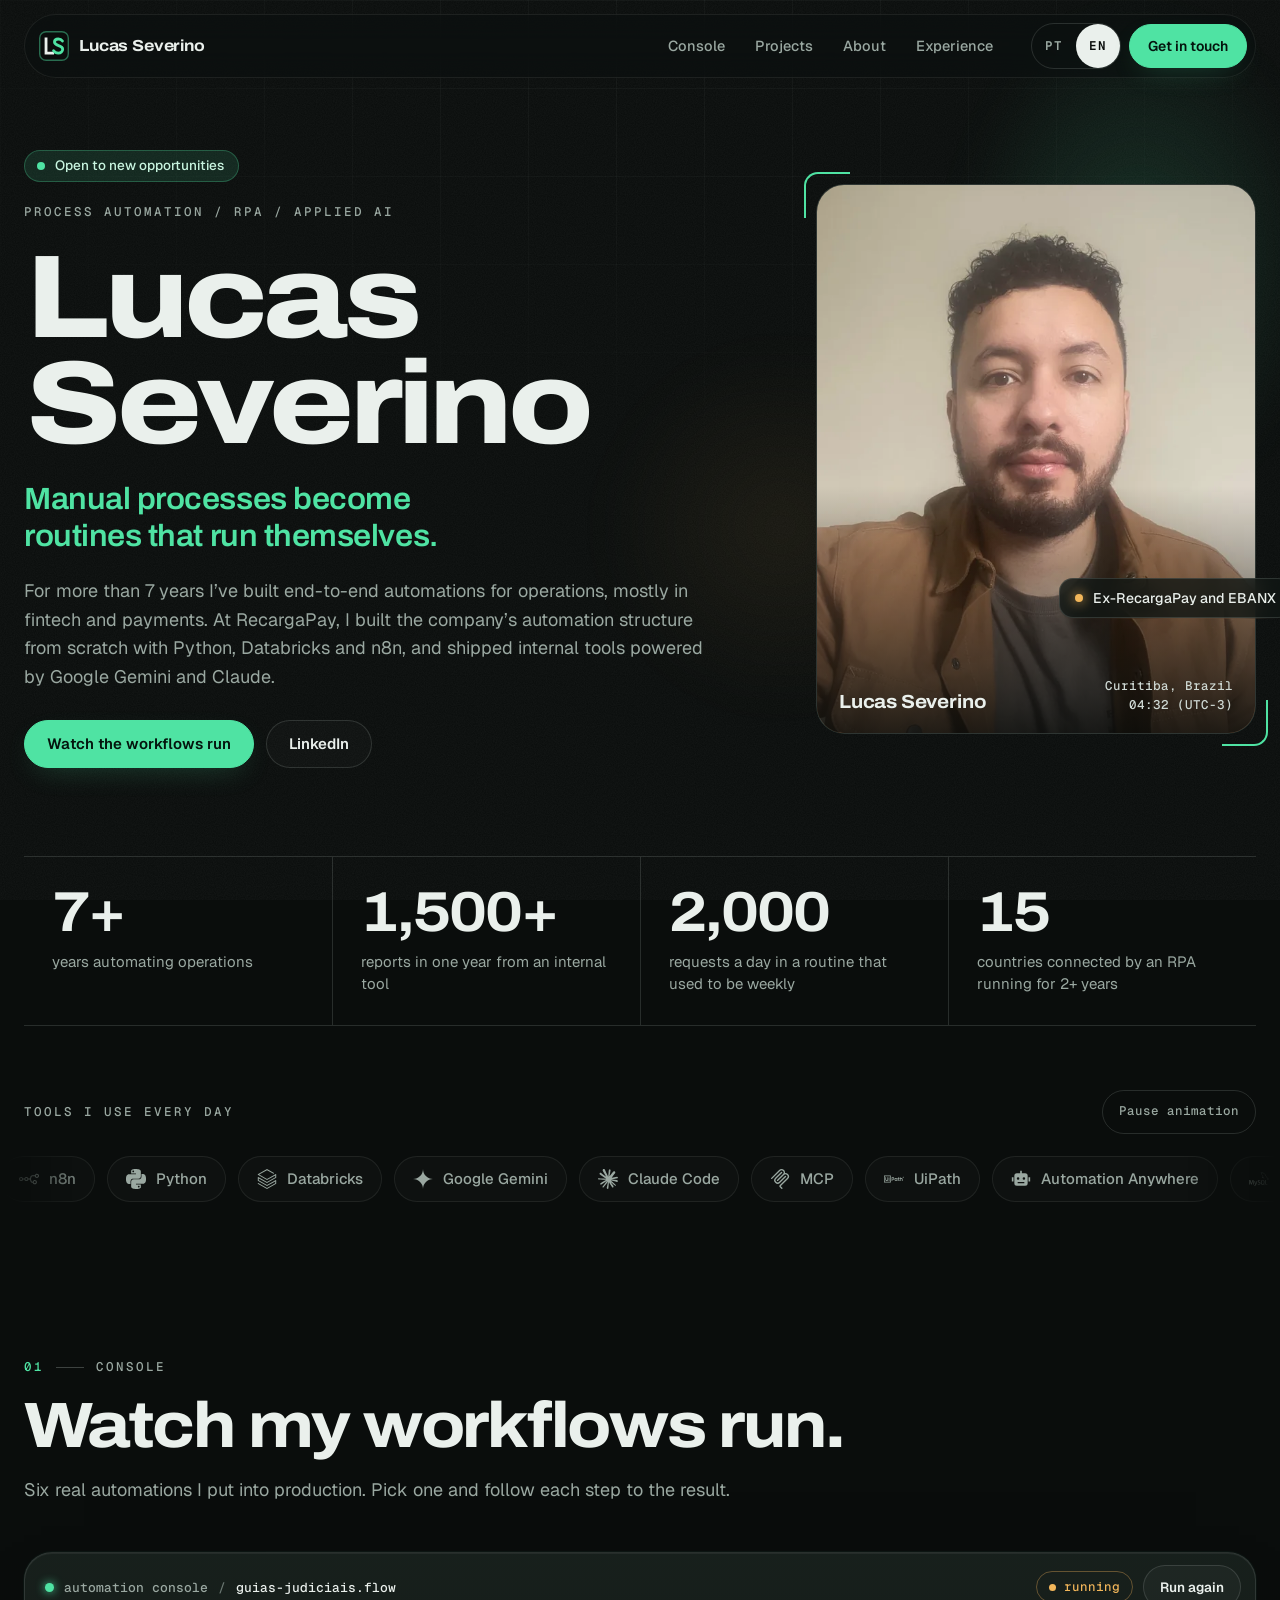
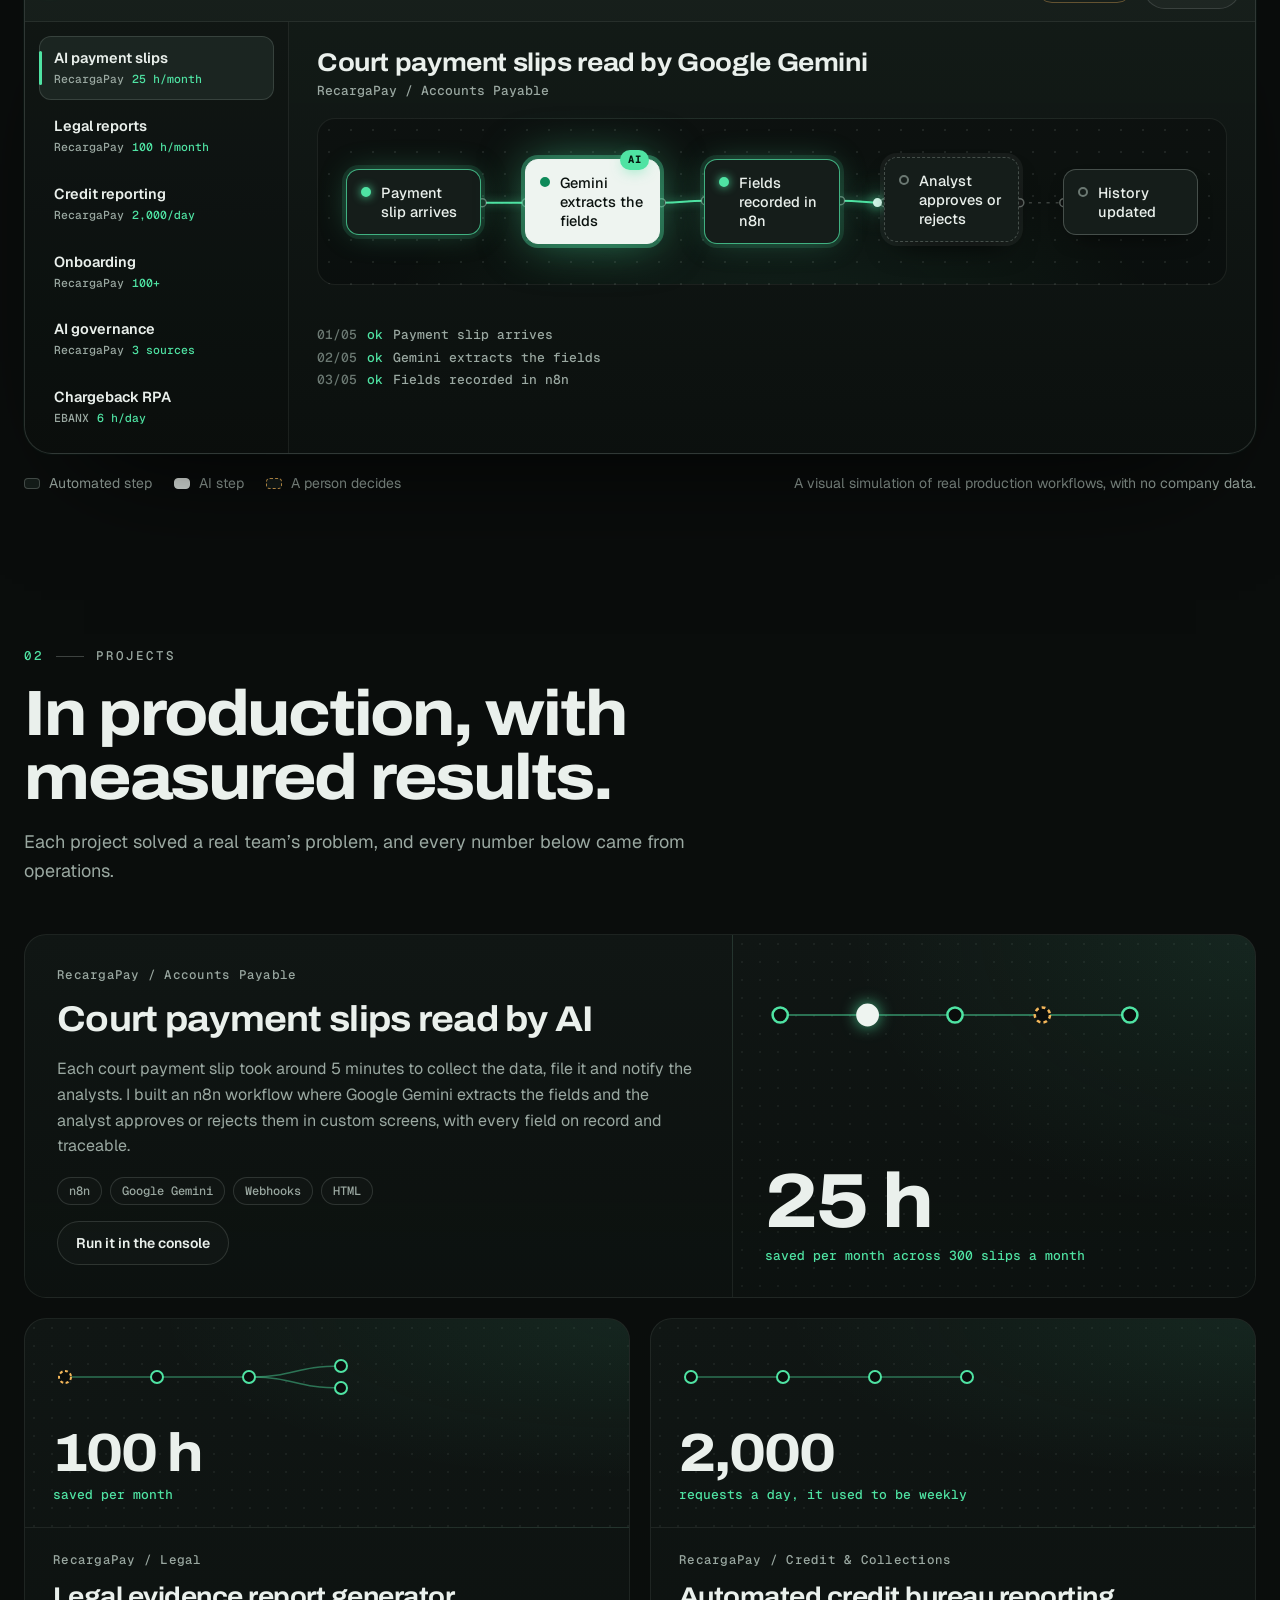
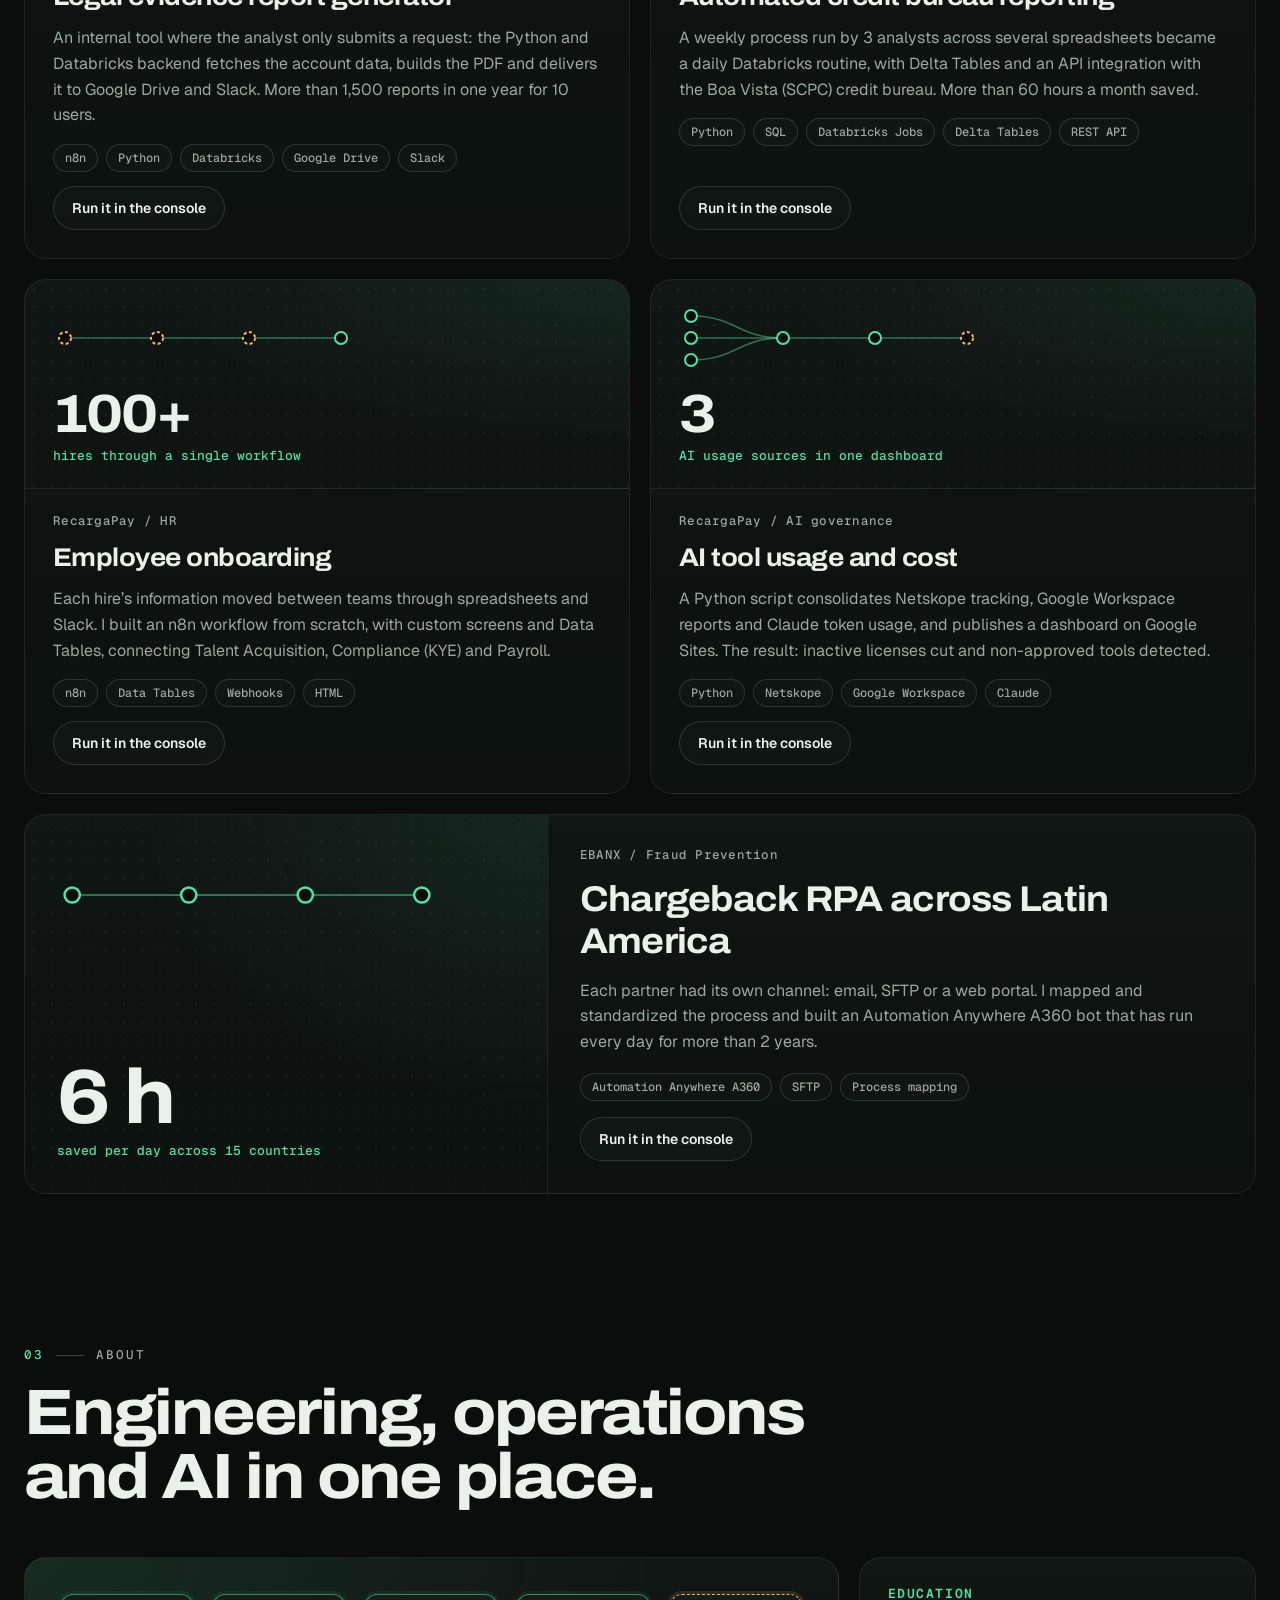
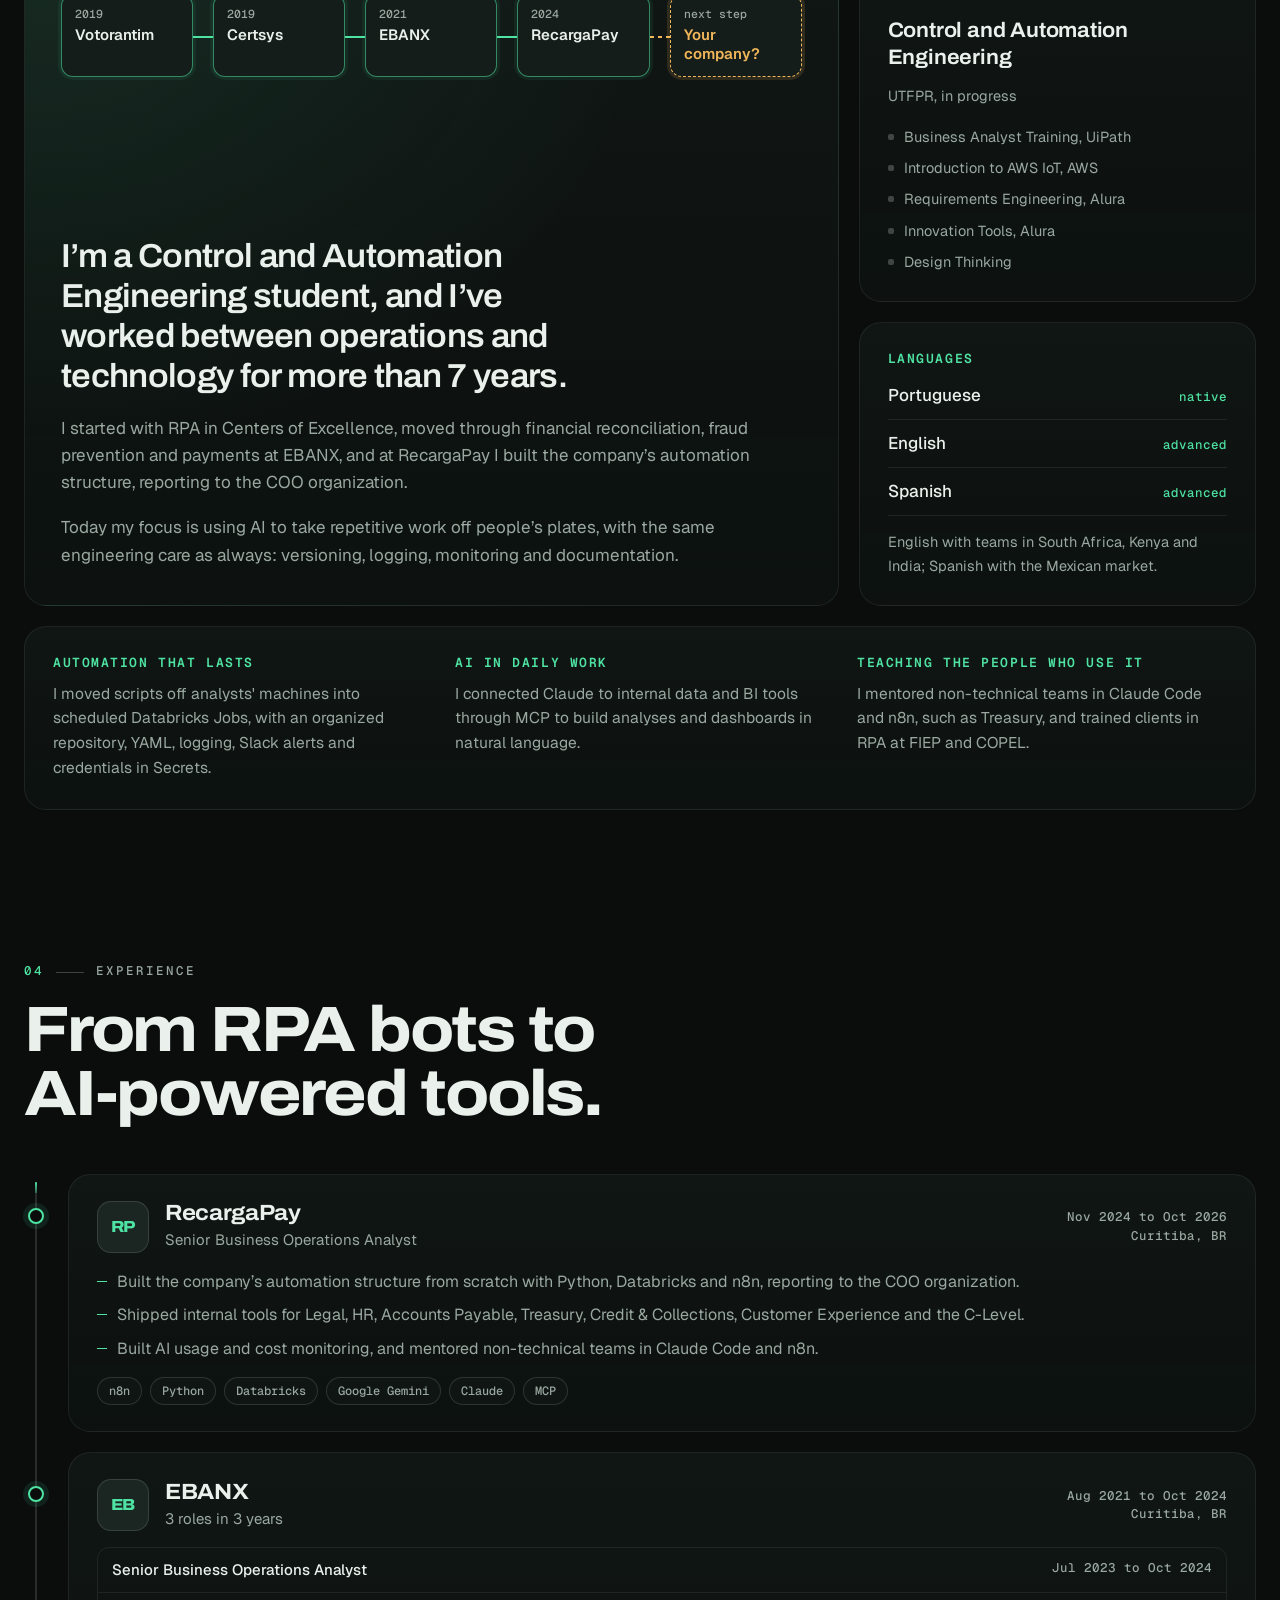
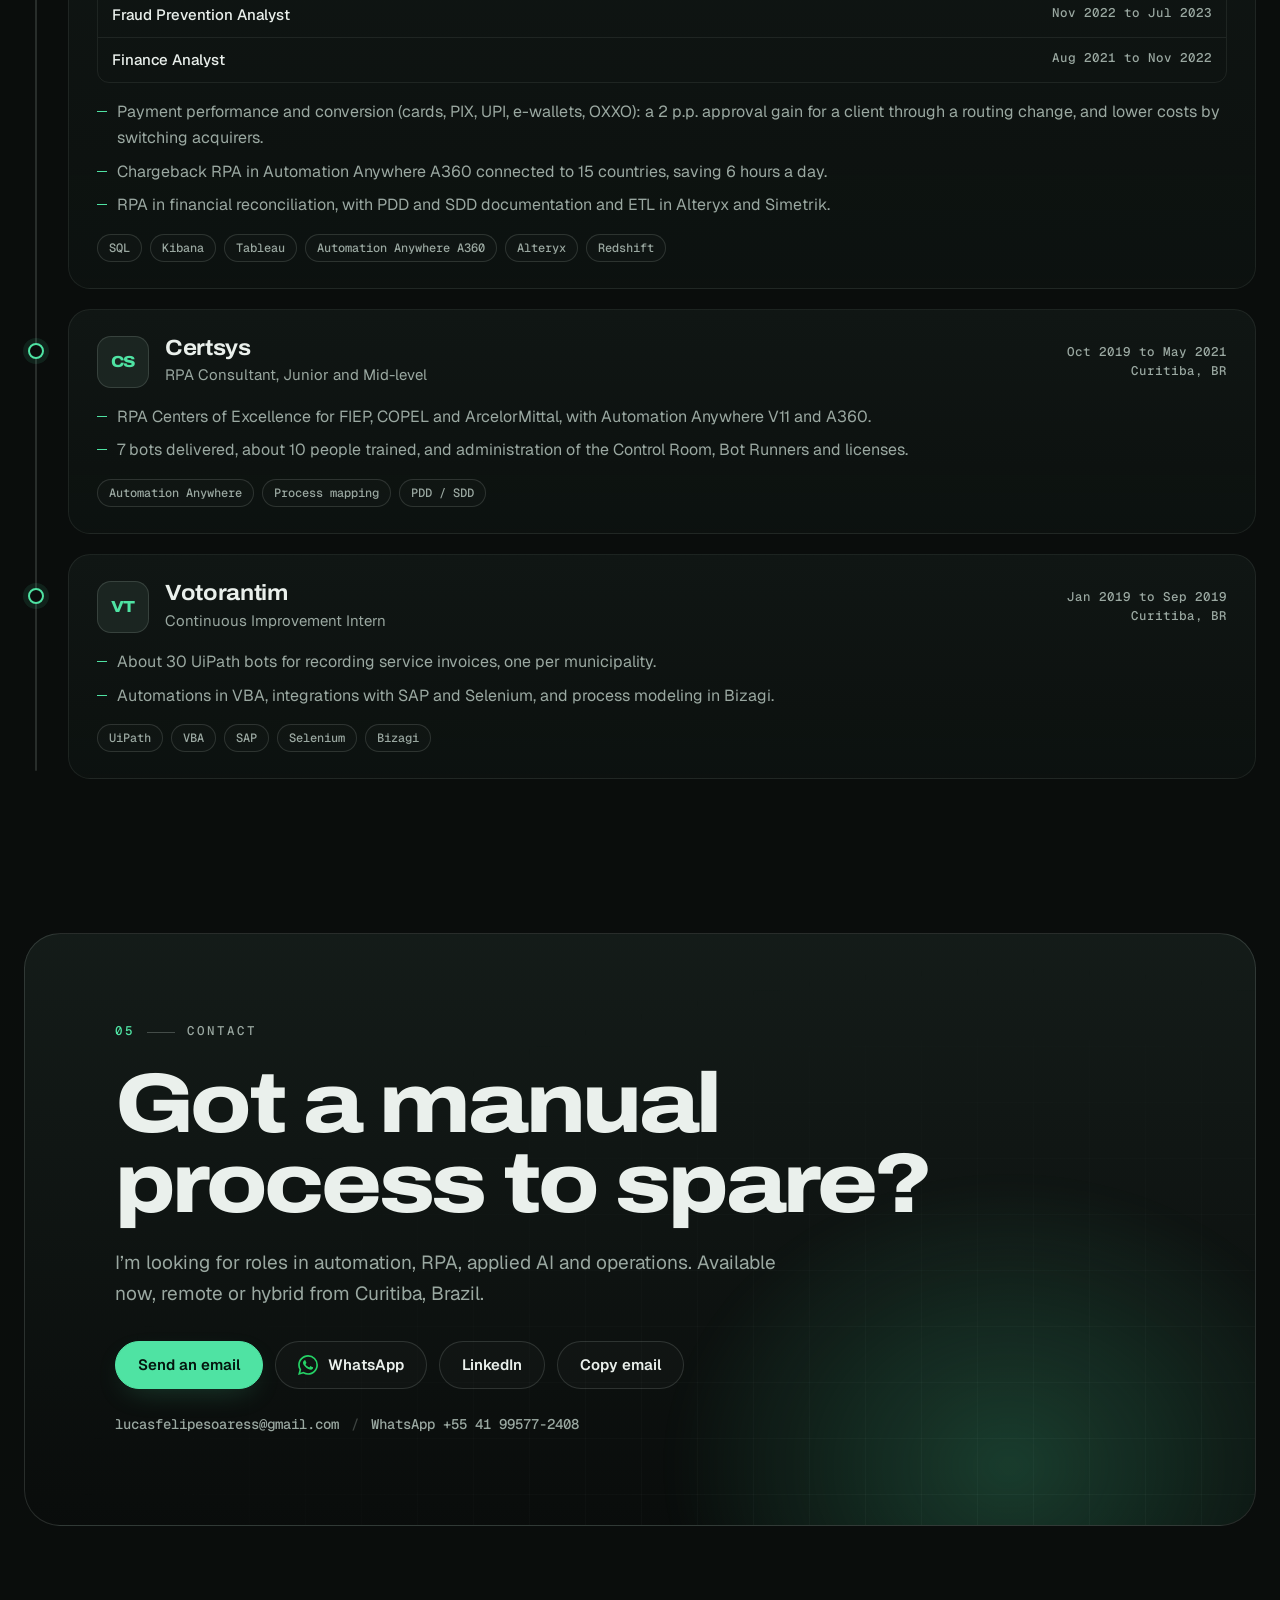
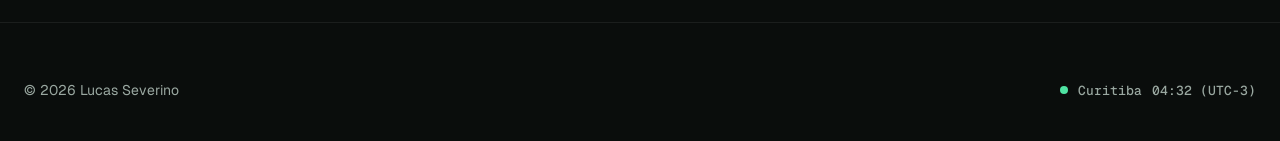
==== commit 361e65a3: "Add Workers deploy config and absolute share URLs Pin the Cloudflare Workers static-assets config in" ====
--- a/index.html
+++ b/index.html
@@ -9,8 +9,13 @@
   <meta property="og:type" content="website">
   <meta property="og:title" content="Lucas Severino | Automação, RPA e IA">
   <meta property="og:description" content="Processos manuais viram rotinas que rodam sozinhas. Veja os fluxos reais que coloquei em produção.">
-  <meta property="og:image" content="assets/og.png">
+  <meta property="og:url" content="https://lucas-severino.lucasfelipeautomate.workers.dev/">
+  <meta property="og:image" content="https://lucas-severino.lucasfelipeautomate.workers.dev/assets/og.png">
+  <meta property="og:image:width" content="1200">
+  <meta property="og:image:height" content="630">
+  <meta property="og:image:alt" content="Lucas Severino: processos manuais viram rotinas que rodam sozinhas.">
   <meta name="twitter:card" content="summary_large_image">
+  <link rel="canonical" href="https://lucas-severino.lucasfelipeautomate.workers.dev/">
   <link rel="icon" href="assets/favicon.svg" type="image/svg+xml">
   <link rel="preconnect" href="https://fonts.googleapis.com">
   <link rel="preconnect" href="https://fonts.gstatic.com" crossorigin>
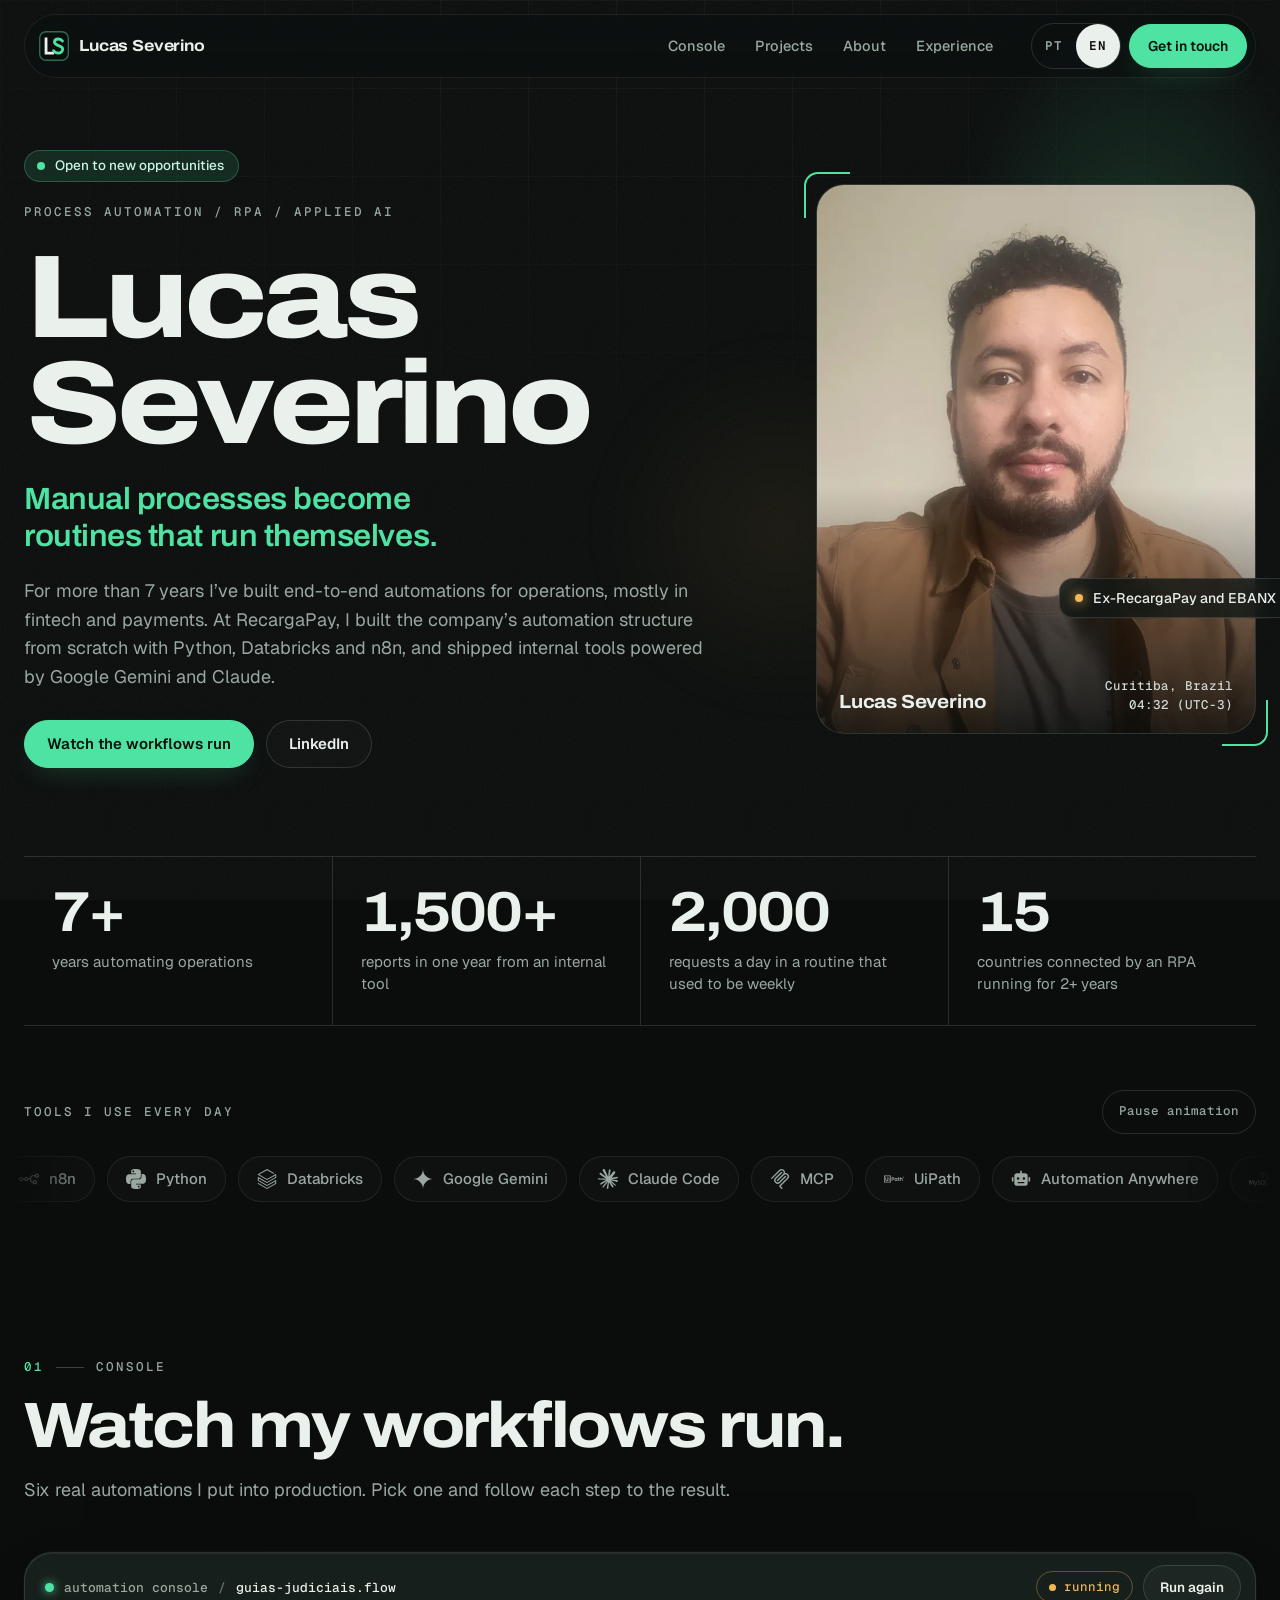
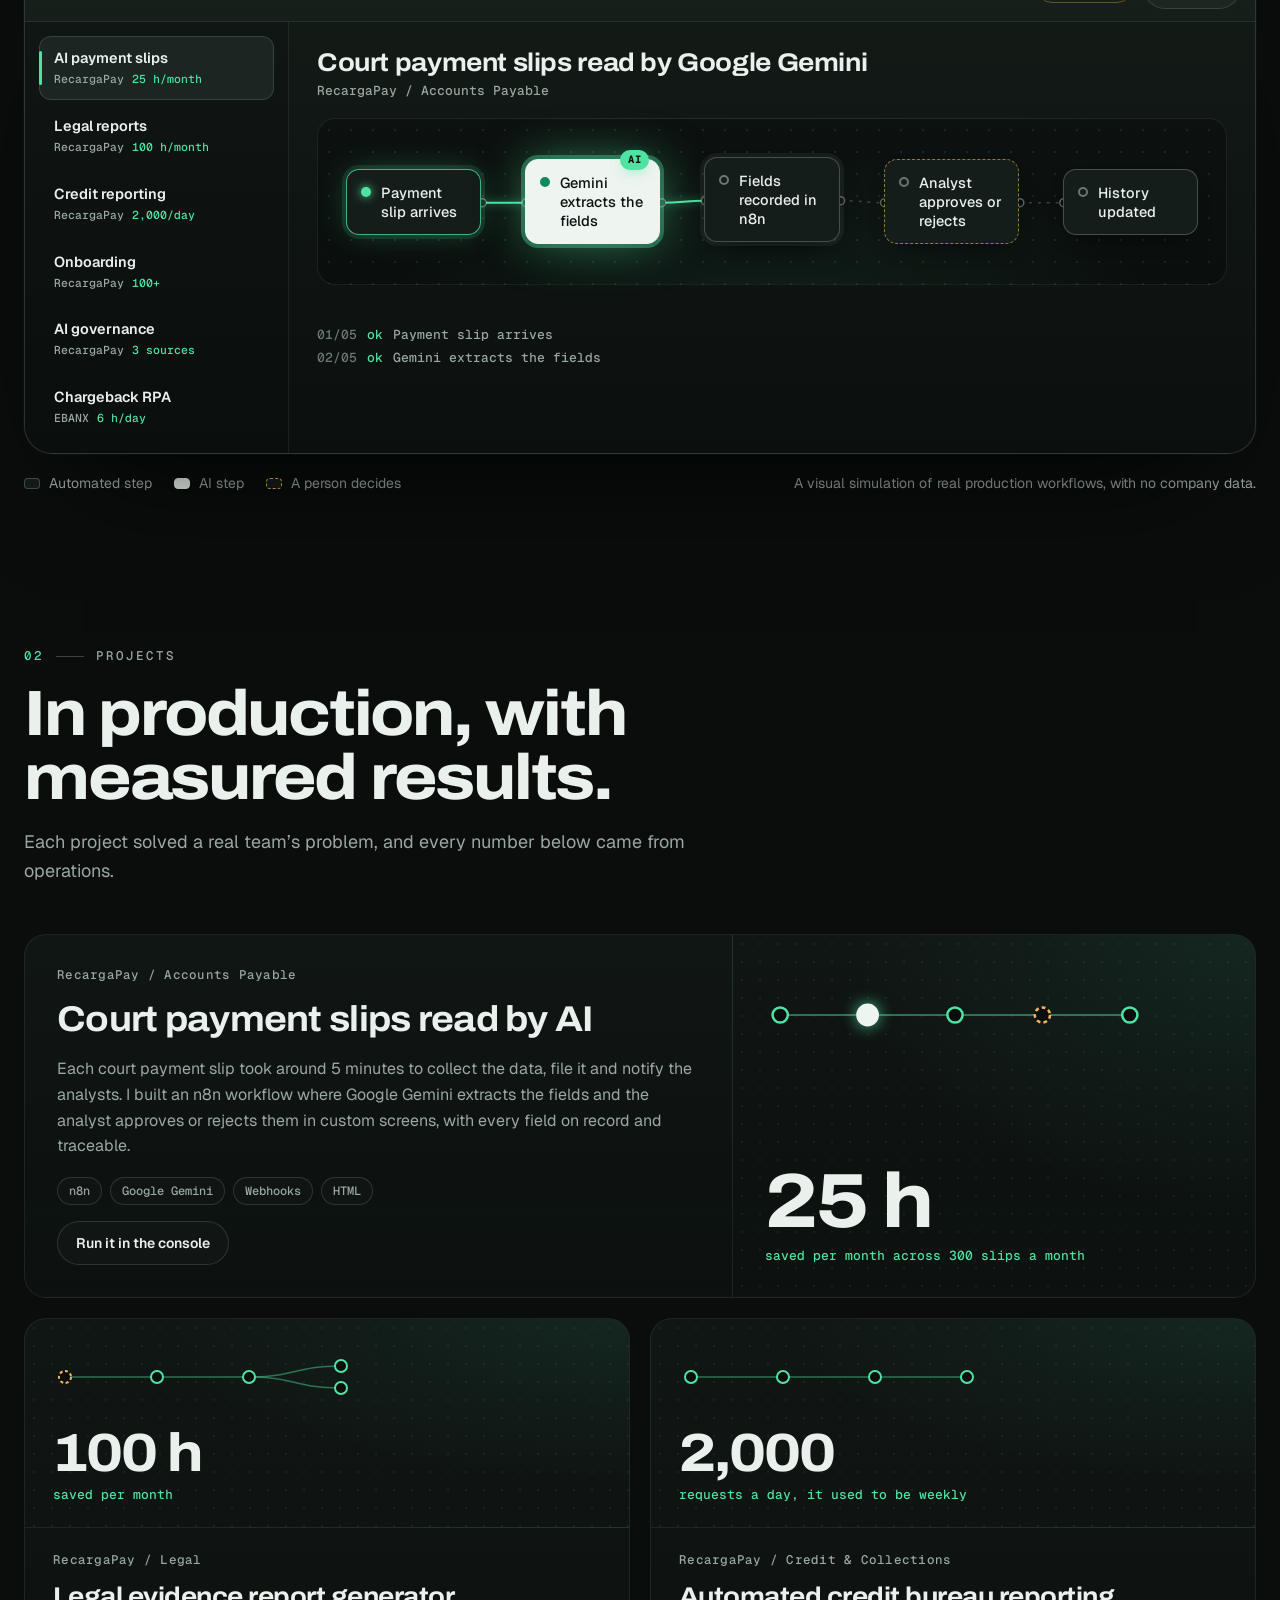
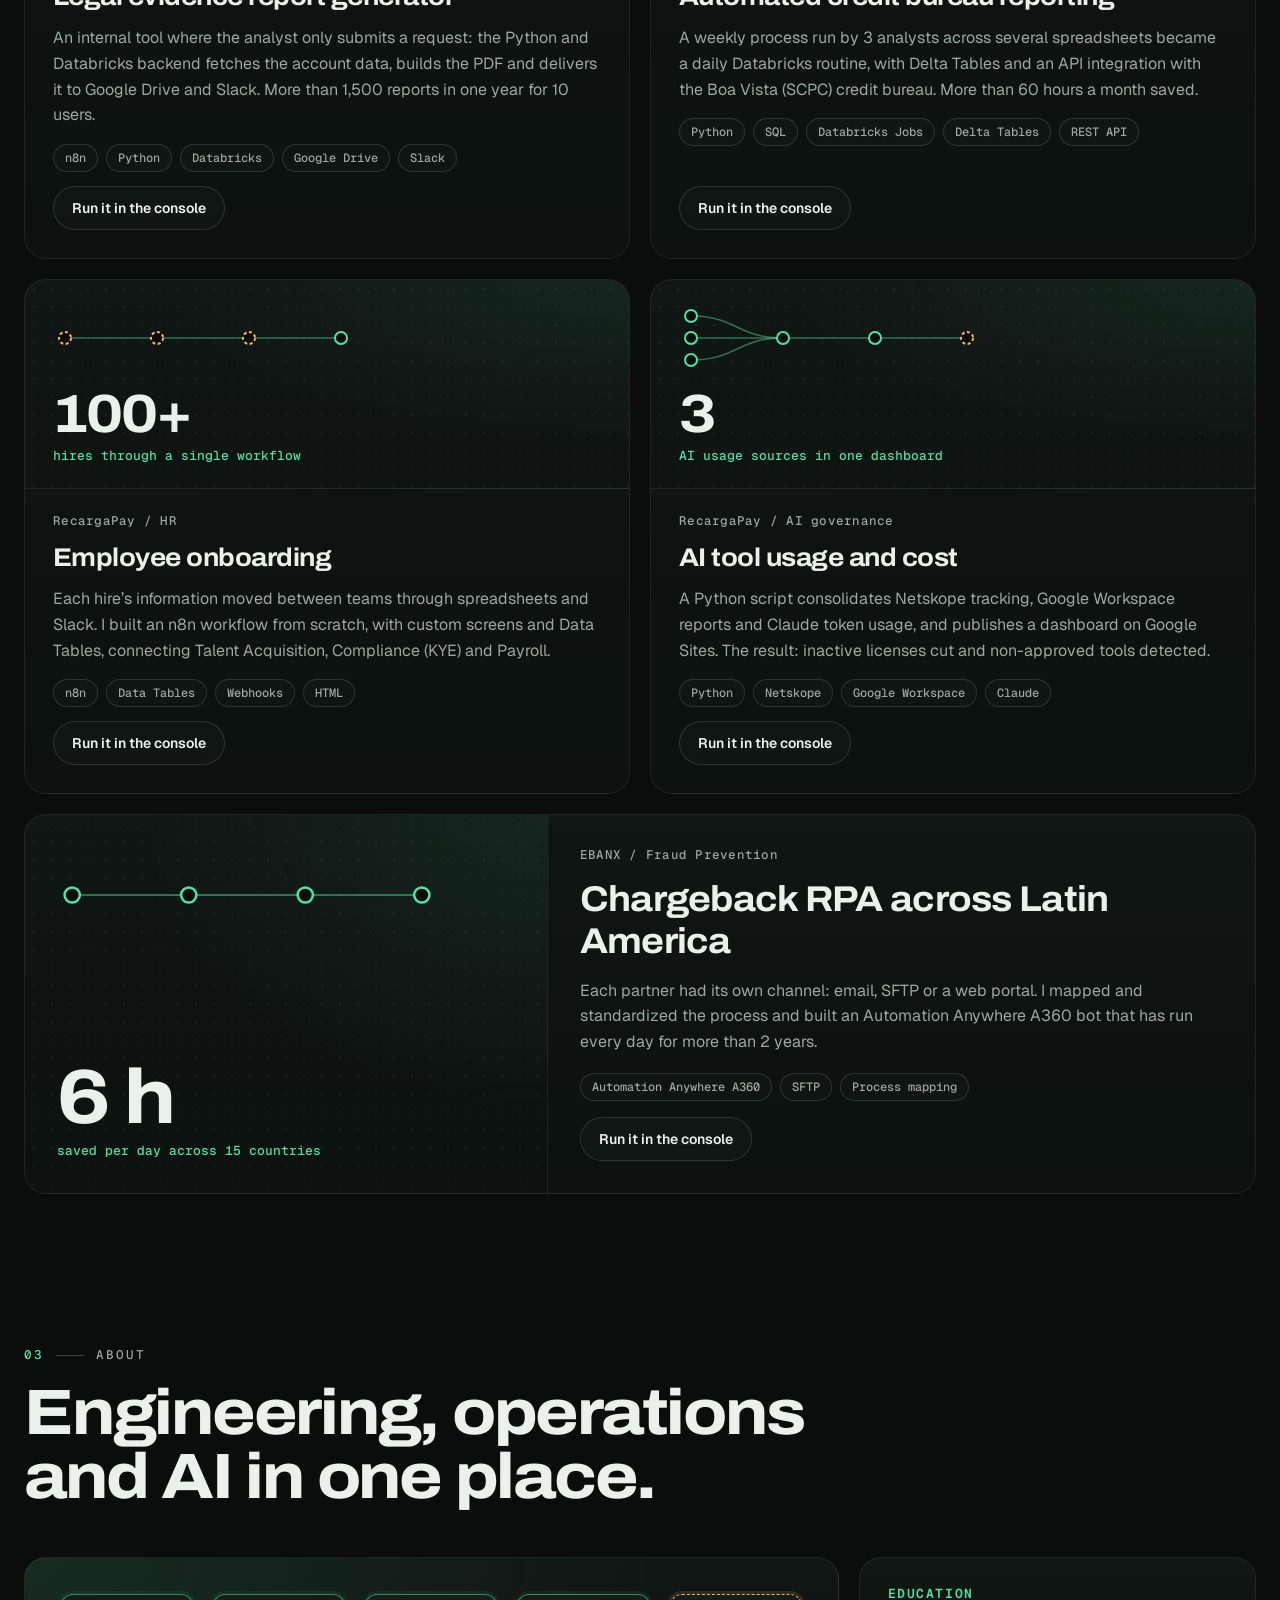
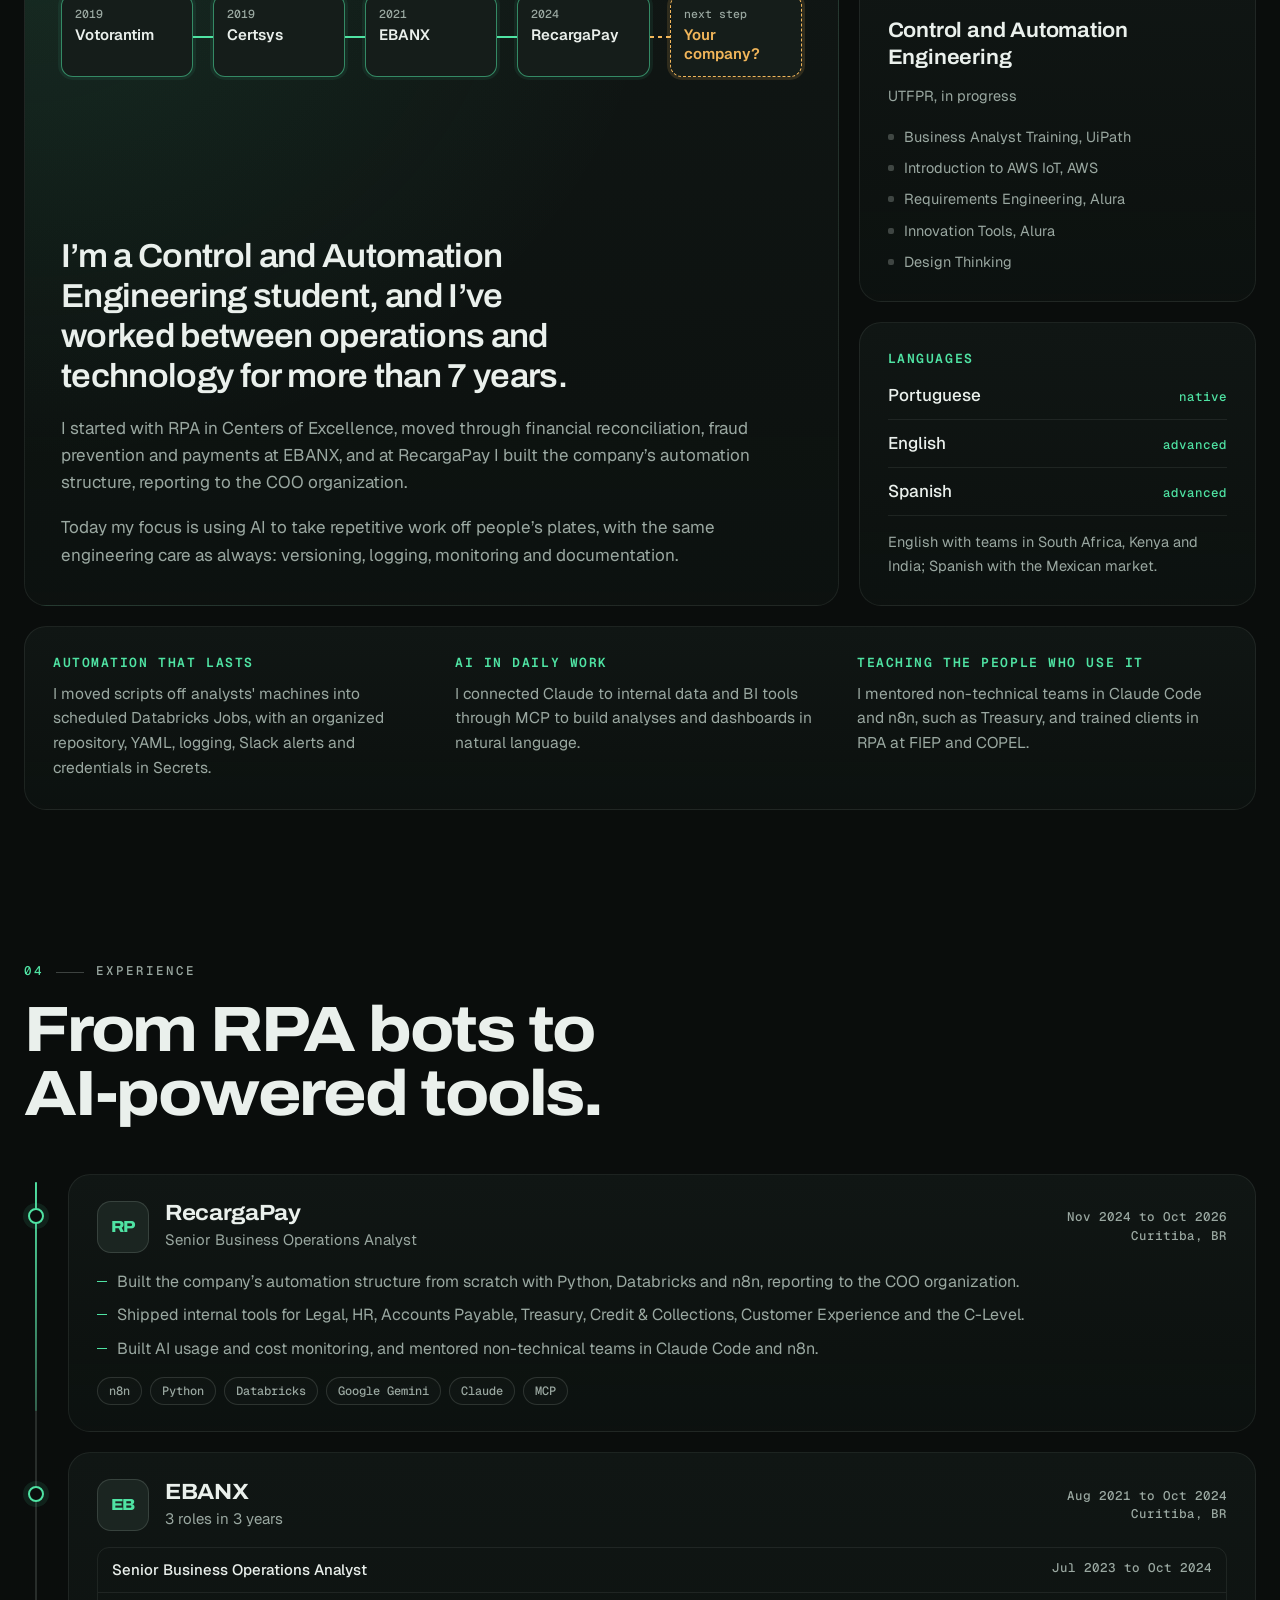
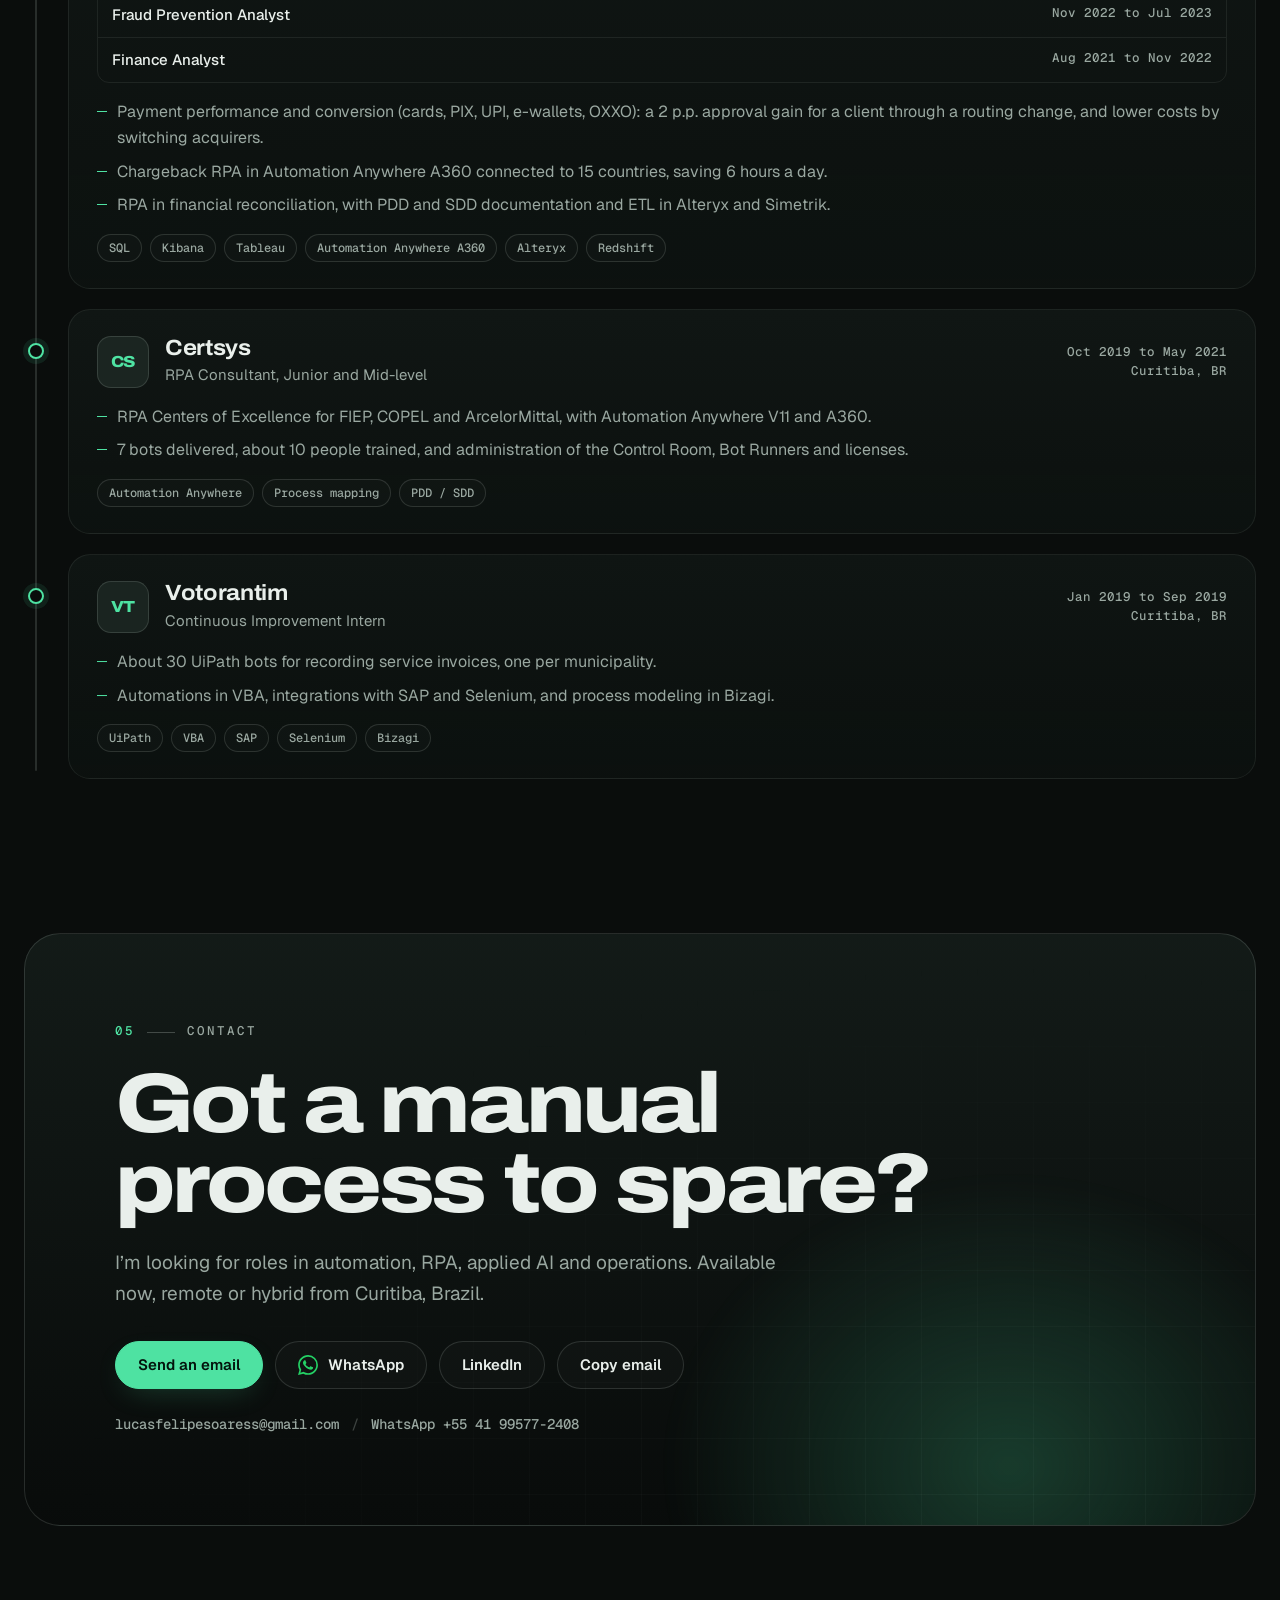
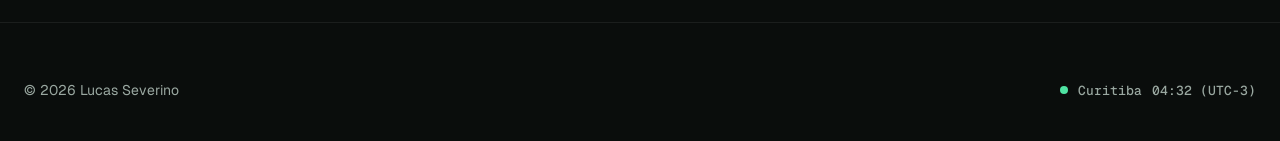
==== commit 625c103b: "Point share URLs to the Pages domain and add a 404 page The site moved from a Worker to Cloudflare P" ====
--- a/index.html
+++ b/index.html
@@ -9,13 +9,13 @@
   <meta property="og:type" content="website">
   <meta property="og:title" content="Lucas Severino | Automação, RPA e IA">
   <meta property="og:description" content="Processos manuais viram rotinas que rodam sozinhas. Veja os fluxos reais que coloquei em produção.">
-  <meta property="og:url" content="https://lucas-severino.lucasfelipeautomate.workers.dev/">
-  <meta property="og:image" content="https://lucas-severino.lucasfelipeautomate.workers.dev/assets/og.png">
+  <meta property="og:url" content="https://lucas-severino.pages.dev/">
+  <meta property="og:image" content="https://lucas-severino.pages.dev/assets/og.png">
   <meta property="og:image:width" content="1200">
   <meta property="og:image:height" content="630">
   <meta property="og:image:alt" content="Lucas Severino: processos manuais viram rotinas que rodam sozinhas.">
   <meta name="twitter:card" content="summary_large_image">
-  <link rel="canonical" href="https://lucas-severino.lucasfelipeautomate.workers.dev/">
+  <link rel="canonical" href="https://lucas-severino.pages.dev/">
   <link rel="icon" href="assets/favicon.svg" type="image/svg+xml">
   <link rel="preconnect" href="https://fonts.googleapis.com">
   <link rel="preconnect" href="https://fonts.gstatic.com" crossorigin>
--- a/style.css
+++ b/style.css
@@ -564,6 +564,11 @@
 .copy-done { display: none; }
 .copy-email.is-copied .copy-idle { display: none; }
 .copy-email.is-copied .copy-done { display: inline; color: var(--mint); }
+
+/* ============ 404 ============ */
+.notfound { min-height: 100svh; display: flex; flex-direction: column; justify-content: center; align-items: flex-start; gap: 22px; padding-top: 48px; padding-bottom: 48px; }
+.notfound-title { font: 800 clamp(40px, 7vw, 96px)/0.95 var(--display); font-stretch: 116%; letter-spacing: -0.04em; max-width: 14ch; text-wrap: balance; }
+.notfound-text { color: var(--muted); font-size: 19px; max-width: 48ch; }
 
 /* ============ Footer ============ */
 .footer { padding: 56px 0 40px; margin-top: 96px; border-top: 1px solid var(--line); color: var(--muted); font-size: 14px; }
